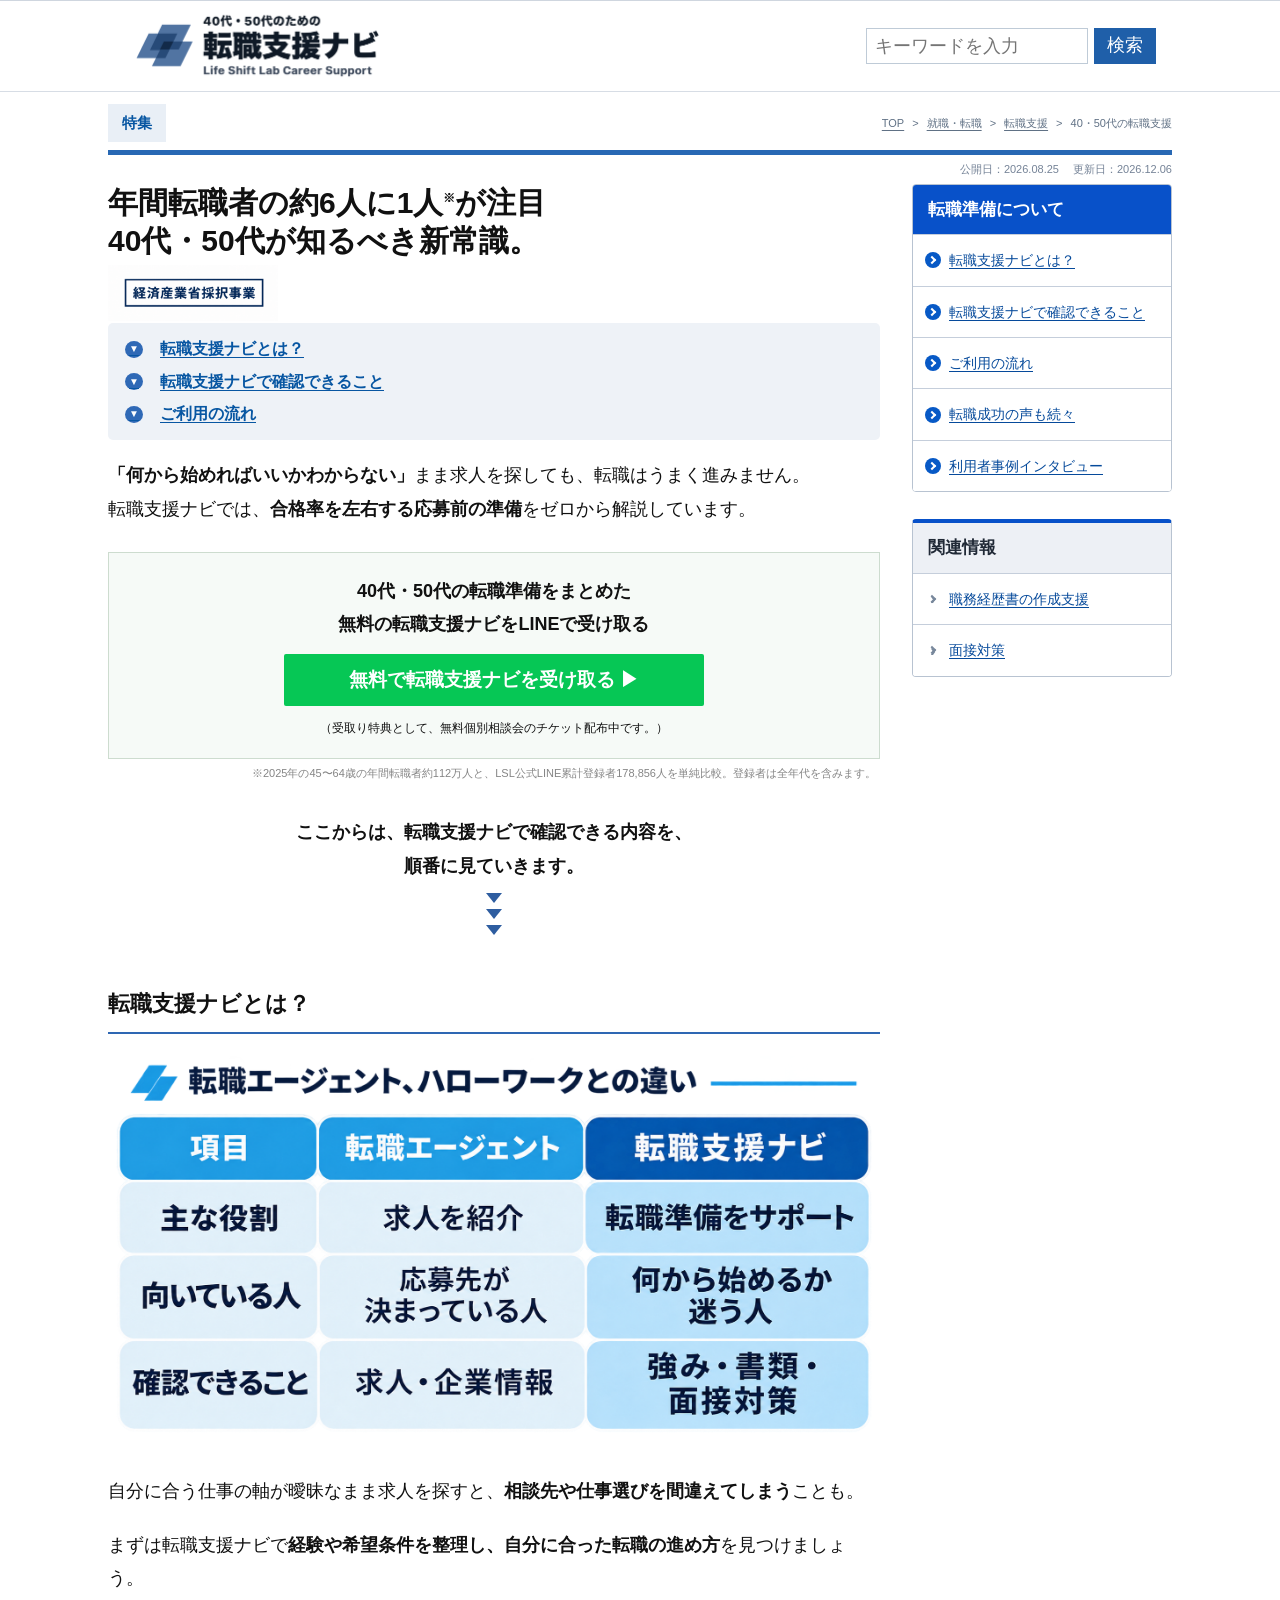
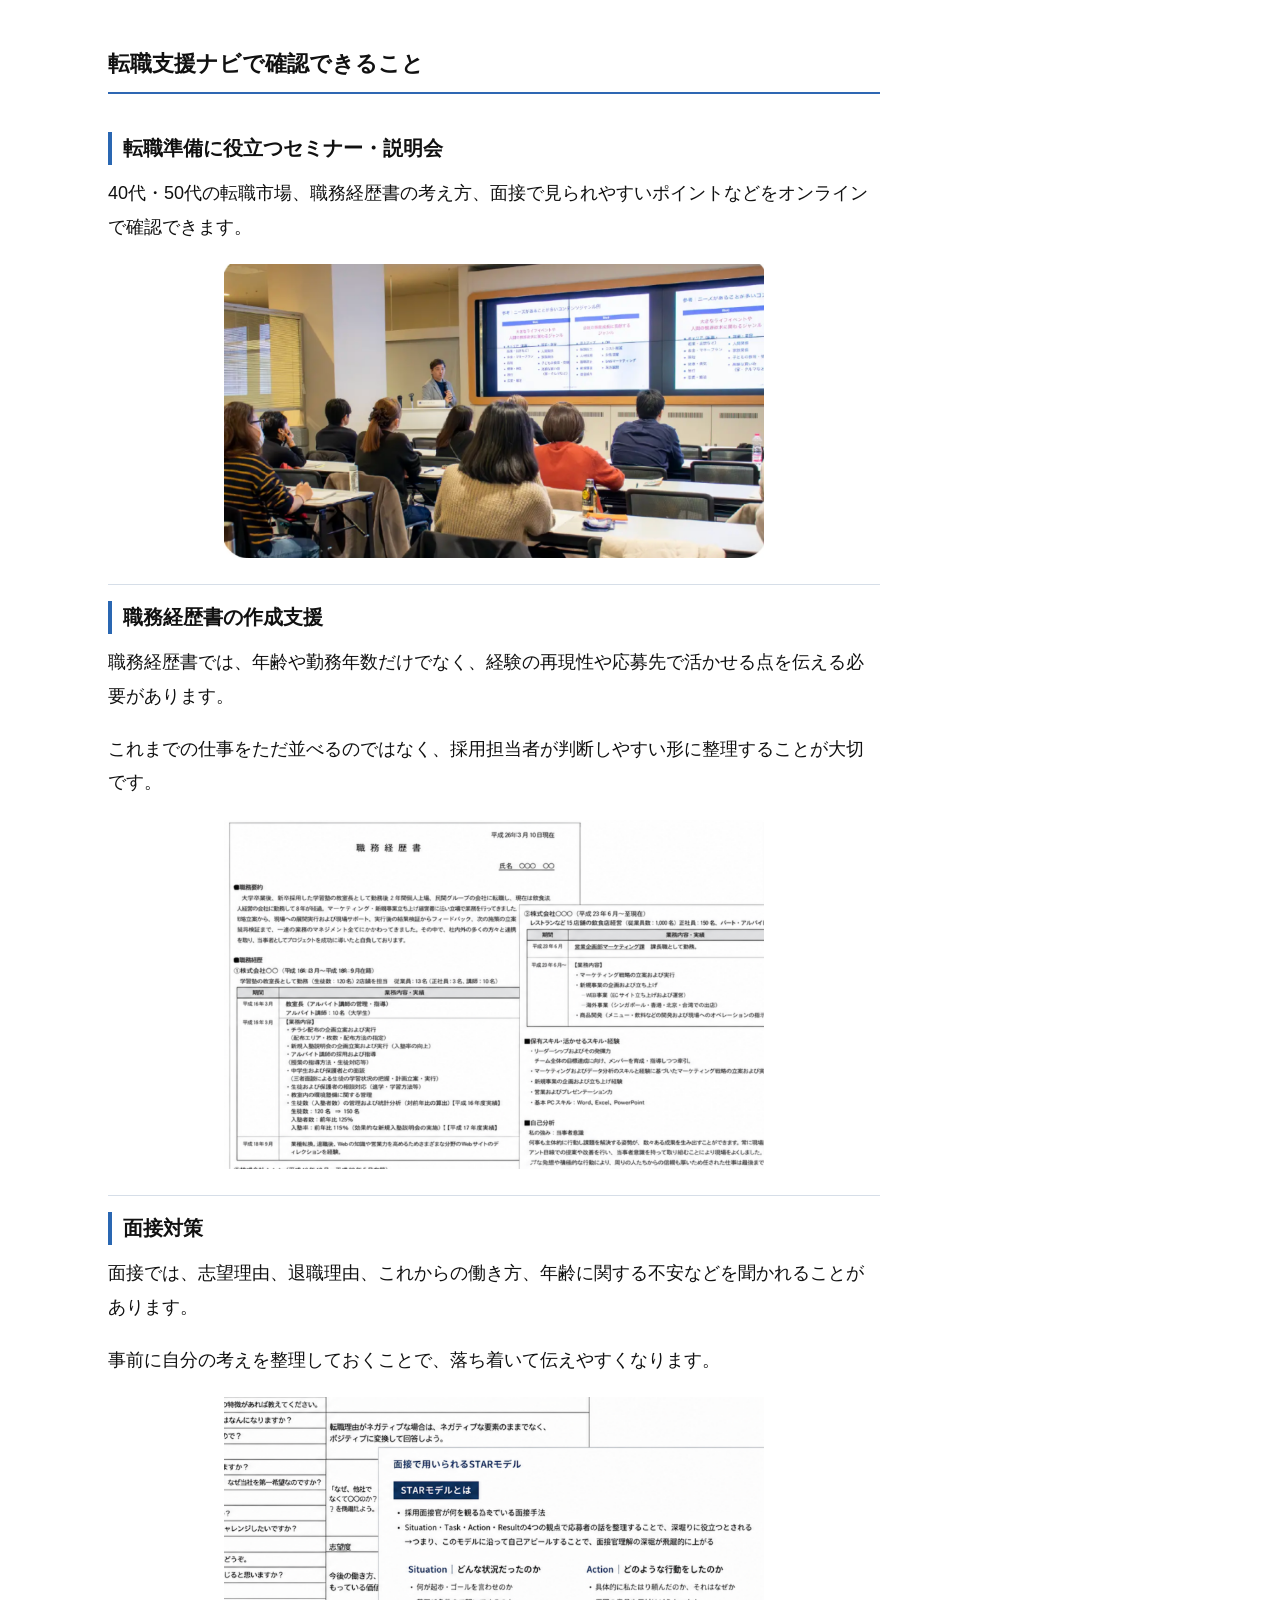
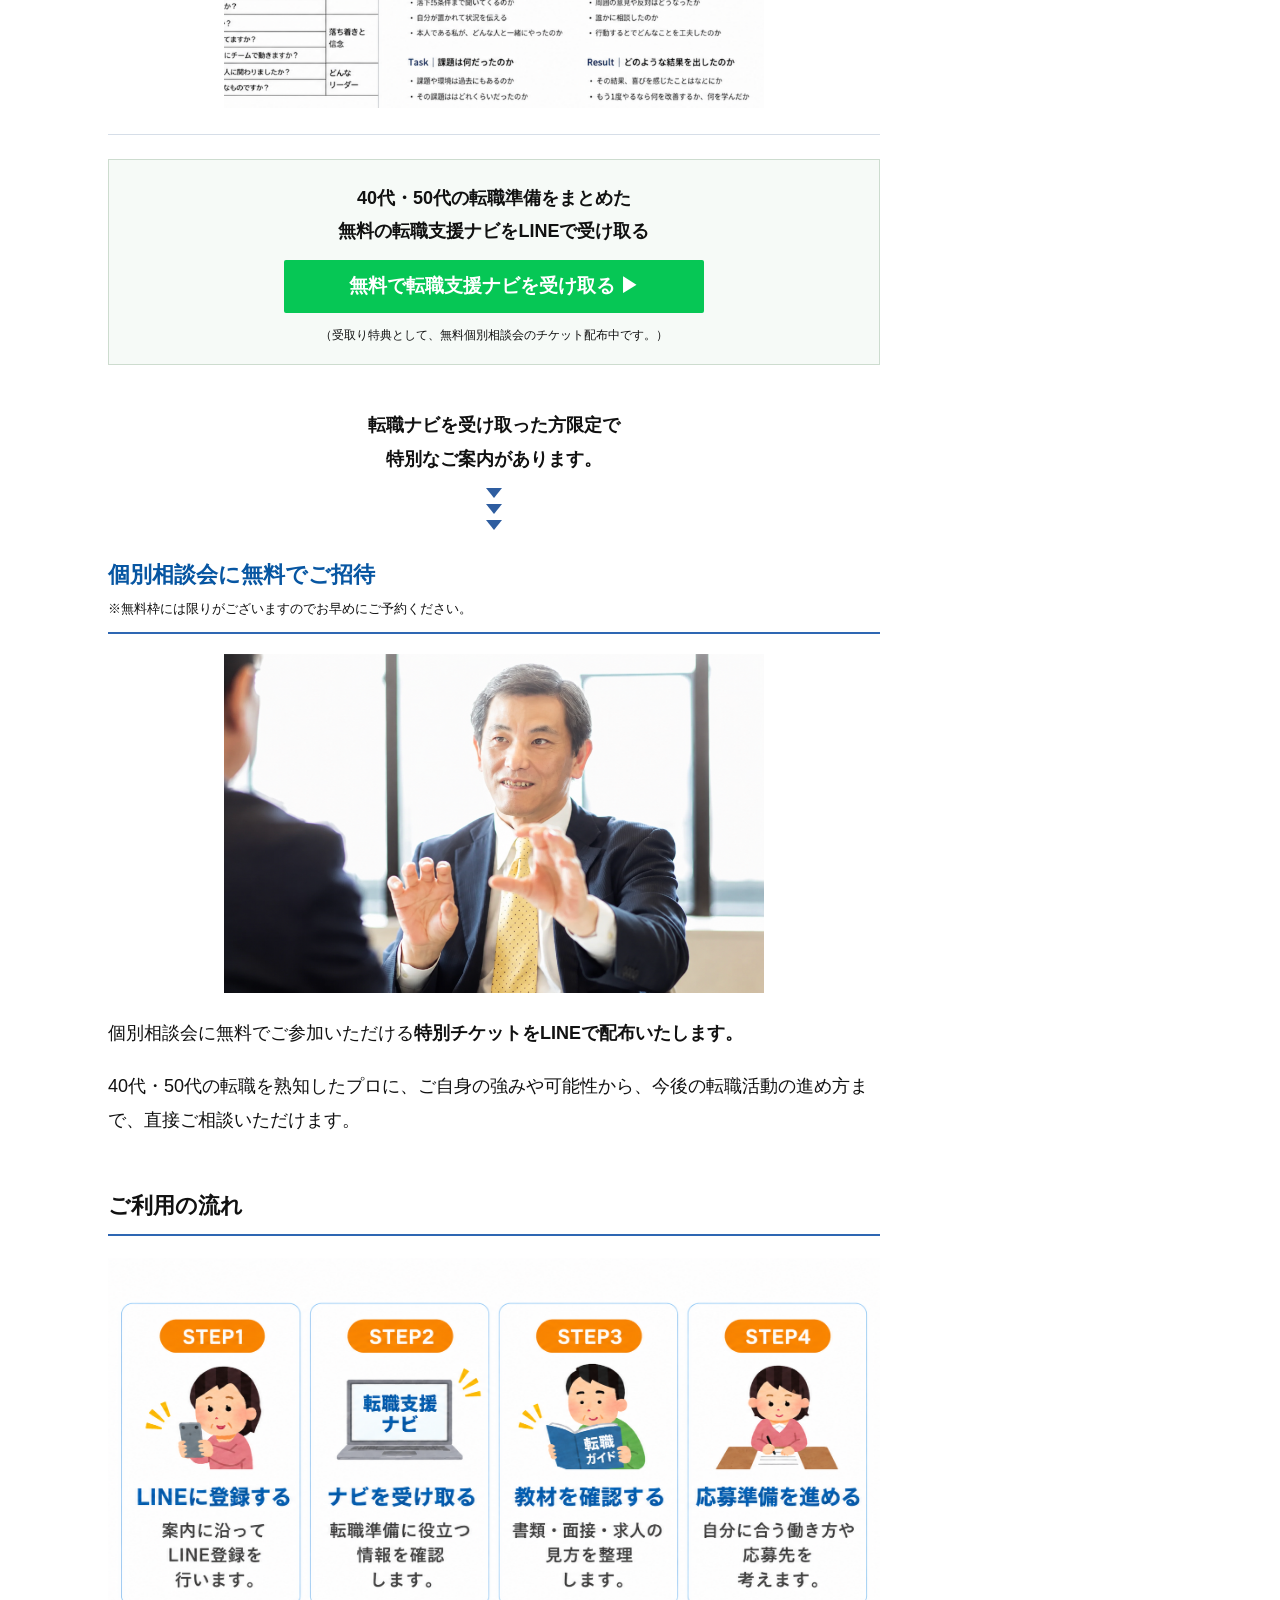
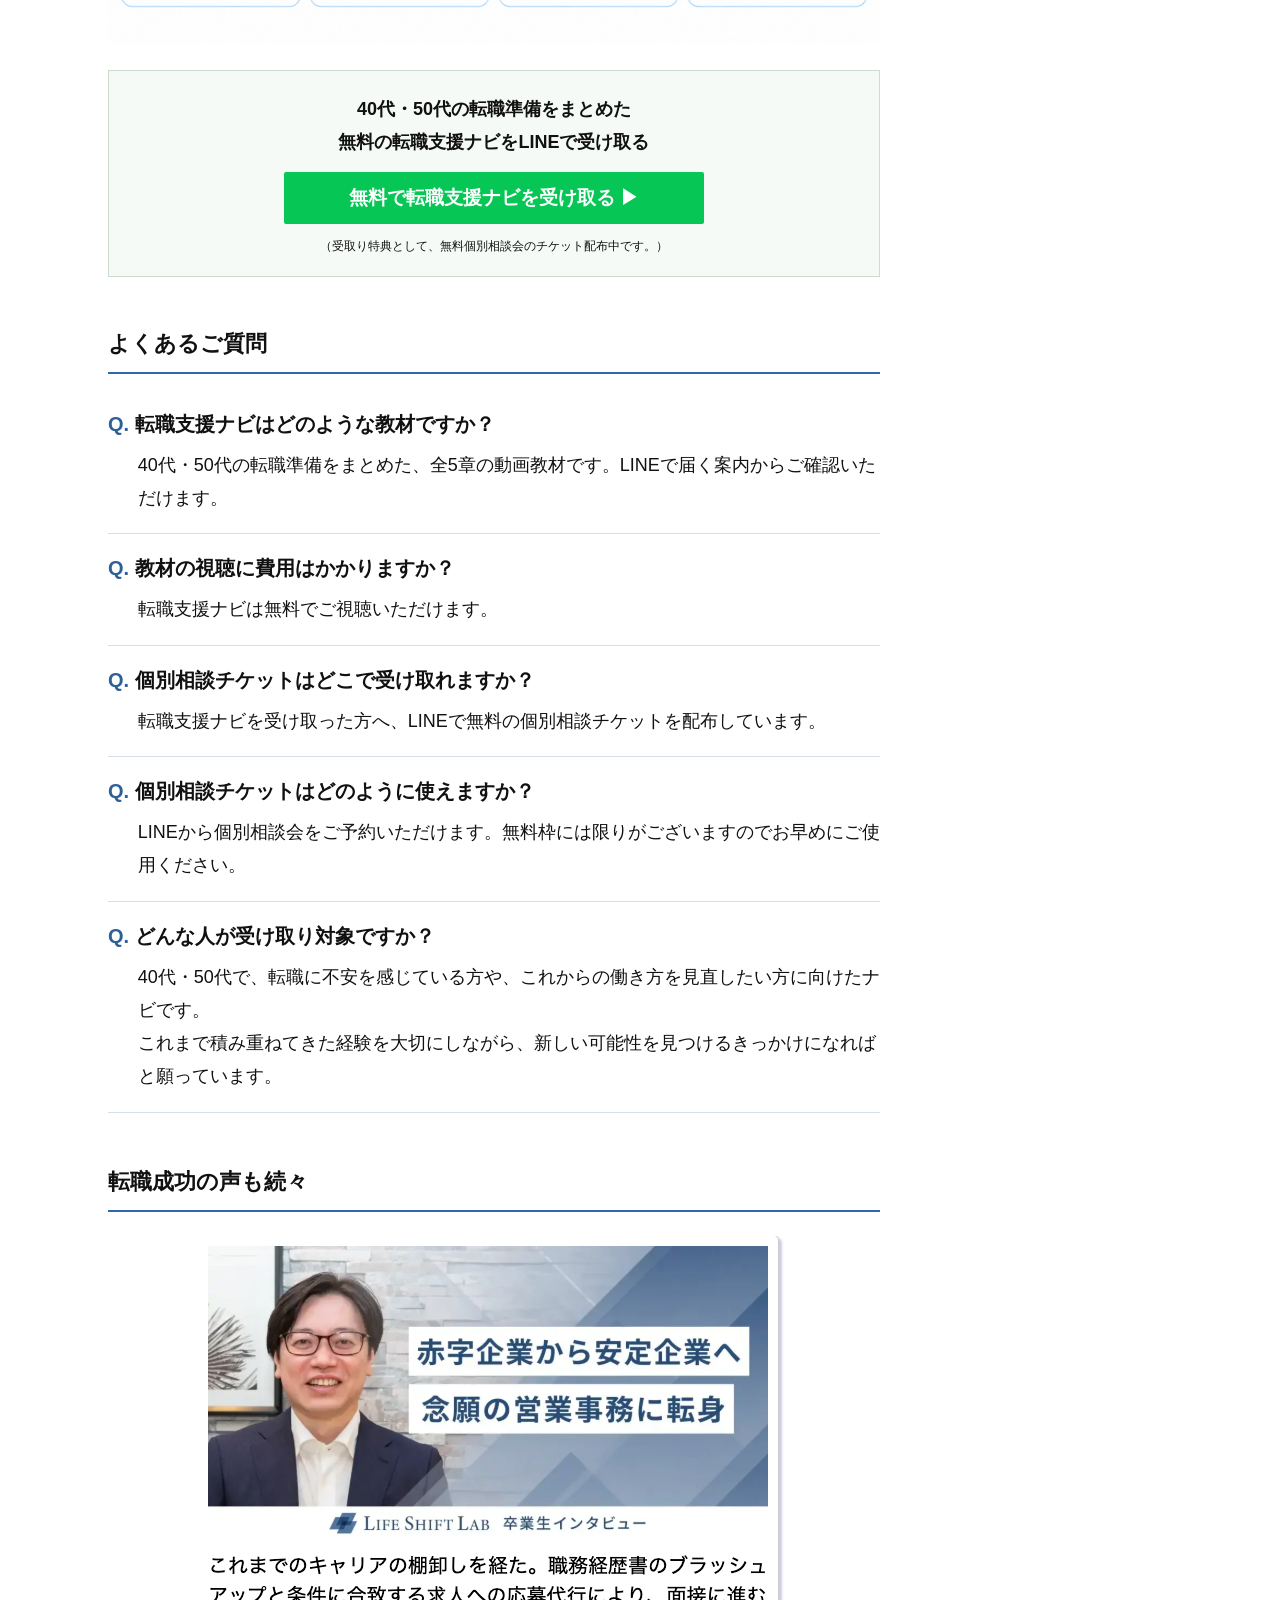
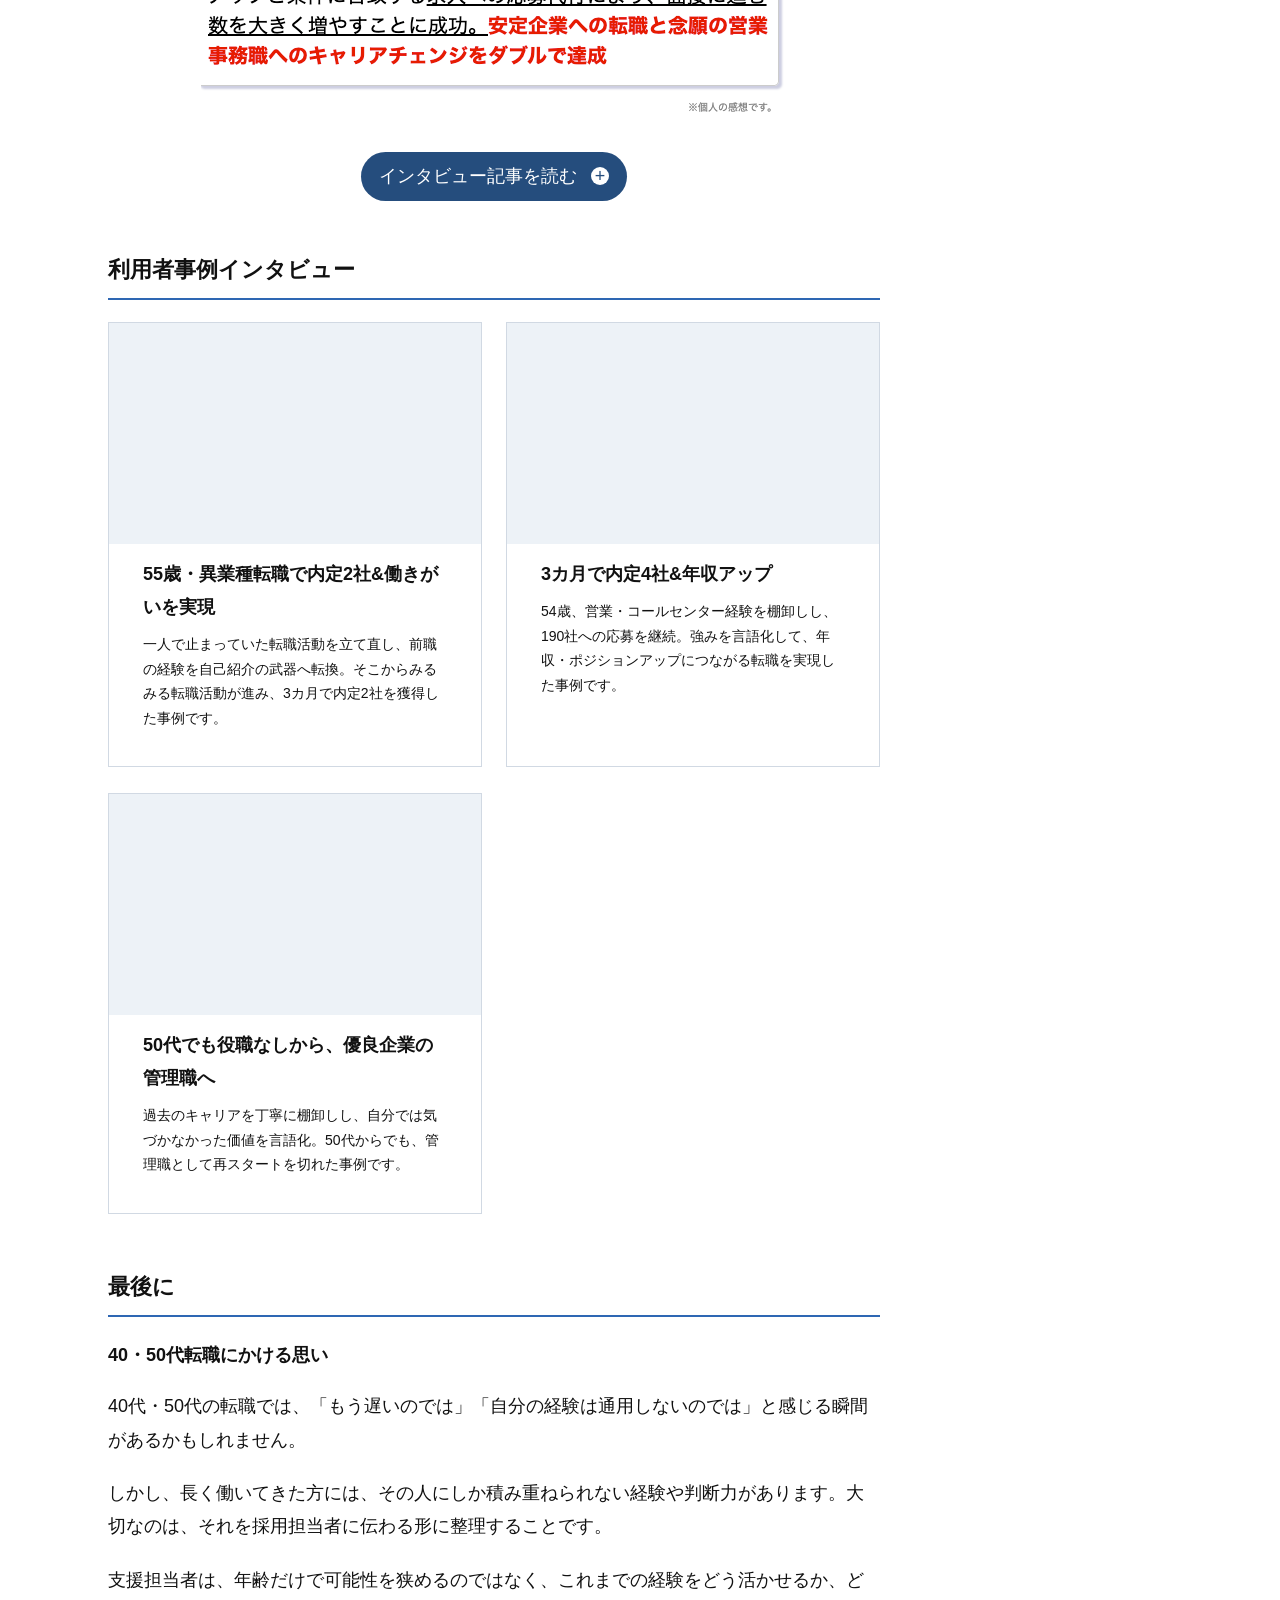
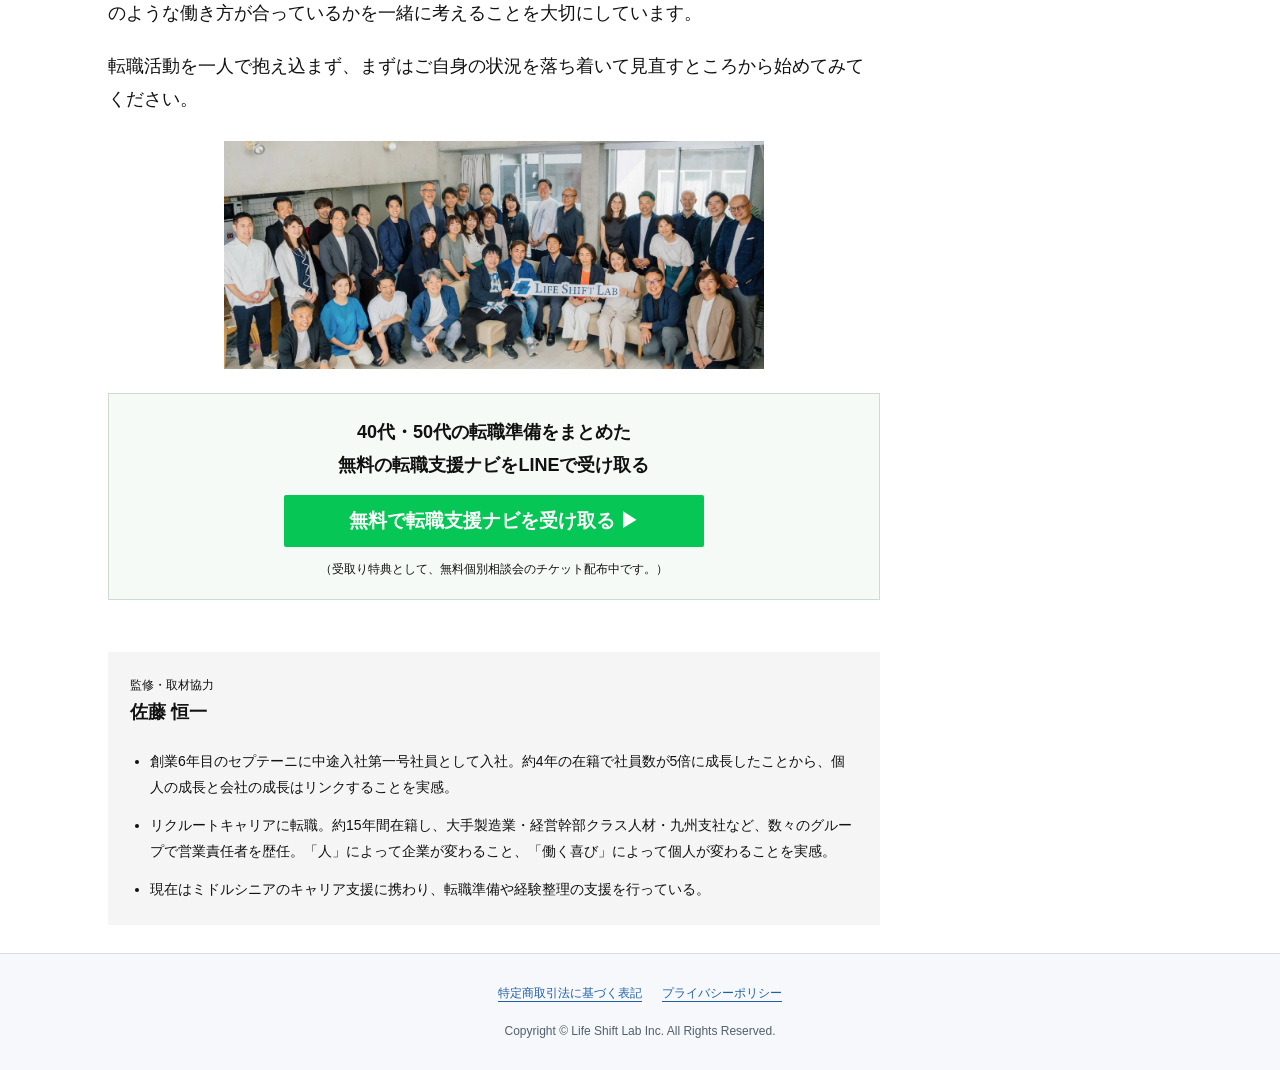
==== index.html @ 0a012c2f "Replace service comparison with supplied image" ====
<!doctype html>
<html lang="ja">
<head>
   <!-- Google Tag Manager -->
<script>(function(w,d,s,l,i){w[l]=w[l]||[];w[l].push({'gtm.start':
  new Date().getTime(),event:'gtm.js'});var f=d.getElementsByTagName(s)[0],
  j=d.createElement(s),dl=l!='dataLayer'?'&l='+l:'';j.async=true;j.src=
  'https://www.googletagmanager.com/gtm.js?id='+i+dl;f.parentNode.insertBefore(j,f);
  })(window,document,'script','dataLayer','GTM-PG9KHCC');</script>
  <!-- End Google Tag Manager -->
  <meta charset="utf-8">
  <meta name="viewport" content="width=device-width, initial-scale=1">
  <title>40代・50代のための転職支援ナビ</title>
  <meta name="description" content="40代・50代の転職に不安を感じている方へ。求人を探す前に知っておきたい、就職支援と転職準備の進め方を紹介します。">
  <link rel="stylesheet" href="style.css?v=20261114-note-right">
</head>
<body>
  <script async src="https://l-cv-tracking-client.vercel.app/line-ad/v1/append-ad-params.js"></script>

  <!-- Google Tag Manager (noscript) -->
  <noscript><iframe src="https://www.googletagmanager.com/ns.html?id=GTM-PG9KHCC"
    height="0" width="0" style="display:none;visibility:hidden"></iframe></noscript>
    <!-- End Google Tag Manager (noscript) -->

  <header class="site-header" id="first-guide">
    <div class="site-header__inner">
      <div class="brand-row">
        <div class="media-logo">
          <img class="brand-image" src="images/navi-logo-top-20261113.png" decoding="sync" fetchpriority="high" alt="40代・50代のための 転職支援ナビ Life Shift Lab Career Support" width="2168" height="725">
        </div>
        <form class="site-search" role="search" aria-label="ページ内検索" onsubmit="return false;">
          <input type="search" value="" aria-label="検索キーワード" placeholder="キーワードを入力">
          <button type="submit" disabled>検索</button>
        </form>
        <div class="header-actions" aria-label="ヘッダー操作">
          <button class="header-action header-action--search" type="button" data-panel-trigger="search" aria-disabled="true" disabled><span></span>検索</button>
          <button class="header-action header-action--menu" type="button" data-panel-trigger="menu" aria-disabled="true" disabled><span></span>メニュー</button>
        </div>
      </div>
      <div class="mobile-header-meta" aria-label="ページ情報">
        <nav class="breadcrumb mobile-header-breadcrumb" aria-label="パンくず（スマートフォン）"><span>TOP</span> &gt; <span>就職・転職</span> &gt; <span>転職支援</span> &gt; <span aria-current="page">40・50代の転職支援</span></nav>
        <p class="mobile-header-dates"><span>公開日：<time datetime="2026-08-25">2026.08.25</time></span><span>更新日：<time class="auto-updated-date">2026.08.25</time></span></p>
      </div>
    </div>
  </header>

  <div class="mobile-panel" id="mobile-search-panel" data-panel="search" hidden>
    <form class="mobile-search-form" role="search">
      <input type="search" name="q" placeholder="キーワードを入力" aria-label="検索キーワード" disabled>
      <button type="submit" disabled>検索</button>
    </form>
  </div>

  <div class="mobile-panel" id="mobile-menu-panel" data-panel="menu" hidden>
    <nav class="mobile-menu-list" aria-label="スマホメニュー"><a href="#school">転職支援ナビとは？</a><a href="#support">転職支援ナビで確認できること</a><a href="#about">ご利用の流れ</a><a href="#faq">よくあるご質問</a></nav>
  </div>

<p id="search-status" class="search-status" role="status" aria-live="polite"></p>
  <main class="page">
    <div class="page-top-meta">
      <div class="intro-category-row intro-category-row--below-breadcrumb"><p class="category-label">特集</p></div>
      <nav class="breadcrumb" aria-label="パンくず"><span>TOP</span> &gt; <span>就職・転職</span> &gt; <span>転職支援</span> &gt; <span aria-current="page">40・50代の転職支援</span></nav>
    </div>
    <p class="article-meta"><span>公開日：<time datetime="2026-08-25">2026.08.25</time></span><span>更新日：<time id="updated-date">2026.08.25</time></span></p>
    <div class="content-layout">
      <article class="article">
      <div class="intro-hero">
        <h1 class="intro-main-title"><span class="intro-stat-line">年間転職者の約6人に1人<sup>※</sup>が注目</span><span class="intro-guide-name">40代・50代が知るべき新常識。</span></h1>
        <img class="intro-meti-label" src="images/meti-course-label.png" width="2048" height="682" alt="経済産業省採択事業">
        <nav class="section-index section-index--top" aria-label="ページ内目次">
          <ul>
            <li><a href="#school">転職支援ナビとは？</a></li>
            <li><a href="#support">転職支援ナビで確認できること</a></li>
            <li><a href="#about">ご利用の流れ</a></li>
          </ul>
        </nav>
        <div class="intro-concern">
          <p class="intro-concern__description"><strong>「何から始めればいいかわからない」</strong>まま求人を探しても、転職はうまく進みません。</p>
        </div>
        <div class="intro-plain-copy">
          <p>転職支援ナビでは、<strong>合格率を左右する応募前の準備</strong>をゼロから解説しています。</p>
        </div>
      </div>

<div class="cta cta--intro">
        <p class="cta__title">40代・50代の転職準備をまとめた<br>無料の転職支援ナビをLINEで受け取る</p>
        <a class="cta__button" href="https://liff.line.me/2001351473-tJGaXIxG/track?trackingId=454e6343-675f-4a70-9221-4d50f342c825&line-ad-track=true&liffId=2001351473-tJGaXIxG&follow=%40526etmyv">無料で転職支援ナビを受け取る ▶</a>
      <p class="cta-benefit">（受取り特典として、無料個別相談会のチケット配布中です。）</p></div>
      <p class="intro-stat-note">※2025年の45〜64歳の年間転職者約112万人と、LSL公式LINE累計登録者178,856人を単純比較。登録者は全年代を含みます。</p>

      <p class="section-transition-lead">
        <span class="section-transition-line">ここからは、転職支援ナビで確認できる内容を、</span>
        <span class="section-transition-line">順番に見ていきます。</span>
      </p>
      <div class="section-transition-arrows" aria-hidden="true">
        <span></span>
        <span></span>
        <span></span>
      </div>

      <section class="comparison-section" id="school" aria-label="転職支援ナビの概要">
        <h2>転職支援ナビとは？</h2>
        <div class="comparison-text">
          <figure class="comparison-chart">
            <img src="images/comparison-services-20261114.png" alt="転職エージェント、ハローワークとの違い。転職エージェントと転職支援ナビの比較表。項目は主な役割、向いている人、確認できること。転職エージェントは求人紹介・応募先が決まっている人・求人企業情報、転職支援ナビは転職準備のサポート・何から始めるか迷う人・強み書類面接対策。" width="1756" height="895">
          </figure>
          <p>自分に合う仕事の軸が曖昧なまま求人を探すと、<strong>相談先や仕事選びを間違えてしまう</strong>ことも。</p>
          <p>まずは転職支援ナビで<strong>経験や希望条件を整理し、自分に合った転職の進め方</strong>を見つけましょう。</p>
        </div>
      </section>

      <h2 id="support">転職支援ナビで確認できること</h2>

      <div class="support-menu">

        <section class="support-item">
          <h3>転職準備に役立つセミナー・説明会</h3>
          <p>40代・50代の転職市場、職務経歴書の考え方、面接で見られやすいポイントなどをオンラインで確認できます。</p>
          <img class="support-photo" src="images/lsl/webinar-supplied-20260824.png" alt="セミナー・説明会の様子">
        </section>

        <section class="support-item">
          <h3 id="documents">職務経歴書の作成支援</h3>
          <p>職務経歴書では、年齢や勤務年数だけでなく、経験の再現性や応募先で活かせる点を伝える必要があります。</p>
          <p>これまでの仕事をただ並べるのではなく、採用担当者が判断しやすい形に整理することが大切です。</p>
          <img class="support-photo support-photo--document" src="images/lsl/resume-documents-20260703c.png" alt="職務経歴書の作成支援資料">
        </section>

        <section class="support-item">
          <h3 id="interview-prep">面接対策</h3>
          <p>面接では、志望理由、退職理由、これからの働き方、年齢に関する不安などを聞かれることがあります。</p>
          <p>事前に自分の考えを整理しておくことで、落ち着いて伝えやすくなります。</p>
          <img class="support-photo support-photo--document" src="images/lsl/interview-sheet-20260703c.png" alt="面接対策資料">
        </section>

      </div>

      <div class="cta">
        <p class="cta__title">40代・50代の転職準備をまとめた<br>無料の転職支援ナビをLINEで受け取る</p>
        <a class="cta__button" href="https://liff.line.me/2001351473-tJGaXIxG/track?trackingId=454e6343-675f-4a70-9221-4d50f342c825&line-ad-track=true&liffId=2001351473-tJGaXIxG&follow=%40526etmyv">無料で転職支援ナビを受け取る ▶</a>
      <p class="cta-benefit">（受取り特典として、無料個別相談会のチケット配布中です。）</p></div>

      <p class="section-transition-lead benefit-transition-lead">
        転職ナビを受け取った方限定で<br>特別なご案内があります。
      </p>
      <div class="section-transition-arrows benefit-transition-arrows" aria-hidden="true">
        <span></span>
        <span></span>
        <span></span>
      </div>

      <section class="benefit-notice" id="benefit">
        <h2>個別相談会に無料でご招待</h2>
        <p class="benefit-note">※無料枠には限りがございますのでお早めにご予約ください。</p>
        <figure class="benefit-photo"><img src="images/consultation-supplied-20260824.png" alt="担当者が相談者に向き合い、転職について相談している様子" loading="lazy" width="1568" height="985"></figure>
        <p>個別相談会に無料でご参加いただける<strong>特別チケットをLINEで配布いたします。</strong></p>
        <p>40代・50代の転職を熟知したプロに、ご自身の強みや可能性から、今後の転職活動の進め方まで、直接ご相談いただけます。</p>

      </section><h2 id="about">ご利用の流れ</h2>

      <figure class="usage-guide-chart comparison-chart usage-guide-chart--desktop">
        <img src="images/usage-guide-20261114.png" alt="ご利用の流れ：STEP1 LINEに登録する、STEP2 ナビを受け取る、STEP3 教材を確認する、STEP4 応募準備を進める" width="1774" height="887" loading="lazy">
      </figure>
      <section class="usage-guide-mobile" aria-label="ご利用の流れ（スマホ表示）">
        <ol class="usage-step-list">
          <li class="usage-step-card">
            <div class="usage-step-card__content">
              <span class="usage-step-badge">STEP1</span>
              <div class="usage-step-card__body">
                <h3>LINEに登録する</h3>
                <p>案内に沿ってLINE登録を行います。</p>
              </div>
            </div>
            <div class="usage-step-card__illustration">
              <img src="images/usage-step1-20261114.png" alt="" loading="lazy" width="290" height="254">
            </div>
          </li>
          <li class="usage-step-card">
            <div class="usage-step-card__content">
              <span class="usage-step-badge">STEP2</span>
              <div class="usage-step-card__body">
                <h3>ナビを受け取る</h3>
                <p>転職準備に役立つ情報を確認します。</p>
              </div>
            </div>
            <div class="usage-step-card__illustration">
              <img src="images/usage-step2-20261114.png" alt="" loading="lazy" width="347" height="254">
            </div>
          </li>
          <li class="usage-step-card">
            <div class="usage-step-card__content">
              <span class="usage-step-badge">STEP3</span>
              <div class="usage-step-card__body">
                <h3>教材を確認する</h3>
                <p>書類・面接・求人の見方を整理します。</p>
              </div>
            </div>
            <div class="usage-step-card__illustration">
              <img src="images/usage-step3-20261114.png" alt="" loading="lazy" width="311" height="254">
            </div>
          </li>
          <li class="usage-step-card">
            <div class="usage-step-card__content">
              <span class="usage-step-badge">STEP4</span>
              <div class="usage-step-card__body">
                <h3>応募準備を進める</h3>
                <p>自分に合う働き方や応募先を考えます。</p>
              </div>
            </div>
            <div class="usage-step-card__illustration">
              <img src="images/usage-step4-20261114.png" alt="" loading="lazy" width="304" height="254">
            </div>
          </li>
        </ol>
      </section>

      <div class="cta">
        <p class="cta__title">40代・50代の転職準備をまとめた<br>無料の転職支援ナビをLINEで受け取る</p>
        <a class="cta__button" href="https://liff.line.me/2001351473-tJGaXIxG/track?trackingId=454e6343-675f-4a70-9221-4d50f342c825&line-ad-track=true&liffId=2001351473-tJGaXIxG&follow=%40526etmyv">無料で転職支援ナビを受け取る ▶</a>
      <p class="cta-benefit">（受取り特典として、無料個別相談会のチケット配布中です。）</p></div>

      <section class="faq-section" id="faq"><h2>よくあるご質問</h2>
<div class="faq-item"><h3 class="faq-question"><span class="faq-q-mark">Q.</span> 転職支援ナビはどのような教材ですか？</h3><p class="faq-answer">40代・50代の転職準備をまとめた、全5章の動画教材です。LINEで届く案内からご確認いただけます。</p></div>
<div class="faq-item"><h3 class="faq-question"><span class="faq-q-mark">Q.</span> 教材の視聴に費用はかかりますか？</h3><p class="faq-answer">転職支援ナビは無料でご視聴いただけます。</p></div>
<div class="faq-item"><h3 class="faq-question"><span class="faq-q-mark">Q.</span> 個別相談チケットはどこで受け取れますか？</h3><p class="faq-answer">転職支援ナビを受け取った方へ、LINEで無料の個別相談チケットを配布しています。</p></div>
<div class="faq-item"><h3 class="faq-question"><span class="faq-q-mark">Q.</span> 個別相談チケットはどのように使えますか？</h3><p class="faq-answer">LINEから個別相談会をご予約いただけます。無料枠には限りがございますのでお早めにご使用ください。</p></div>
<div class="faq-item"><h3 class="faq-question"><span class="faq-q-mark">Q.</span> どんな人が受け取り対象ですか？</h3><p class="faq-answer">40代・50代で、転職に不安を感じている方や、これからの働き方を見直したい方に向けたナビです。<br>これまで積み重ねてきた経験を大切にしながら、新しい可能性を見つけるきっかけになればと願っています。</p></div>
</section><h2 id="story">転職成功の声も続々</h2>

      <img class="case-visual" src="images/lsl/customer-case-aoto.png" alt="赤字企業から安定企業へ転職した利用者事例">

      <div class="interview-link-wrap">
        <a class="interview-link js-interview-open" href="#interview-asan" role="button" aria-haspopup="dialog">インタビュー記事を読む</a>
      </div>

      <h2 id="interview-videos">利用者事例インタビュー</h2>
<div class="video-grid" aria-label="利用者事例インタビュー動画">
        <section class="video-card">
          <div class="video-frame">
            <iframe src="https://player.vimeo.com/video/1203755050?h=f7f201e1a6" title="50代女性が3ヵ月で内定2社" loading="lazy" allow="autoplay; fullscreen; picture-in-picture; clipboard-write" allowfullscreen></iframe>
          </div>
          <p class="video-caption">55歳・異業種転職で内定2社&amp;働きがいを実現</p>
          <p class="video-desc">一人で止まっていた転職活動を立て直し、前職の経験を自己紹介の武器へ転換。そこからみるみる転職活動が進み、3カ月で内定2社を獲得した事例です。</p>
        </section>
        <section class="video-card">
          <div class="video-frame">
            <iframe src="https://player.vimeo.com/video/1203755057?h=12b596d1e6" title="肩書きなしから内定4社" loading="lazy" allow="autoplay; fullscreen; picture-in-picture; clipboard-write" allowfullscreen></iframe>
          </div>
          <p class="video-caption">3カ月で内定4社&amp;年収アップ</p>
          <p class="video-desc">54歳、営業・コールセンター経験を棚卸しし、190社への応募を継続。強みを言語化して、年収・ポジションアップにつながる転職を実現した事例です。</p>
        </section>
        <section class="video-card">
          <div class="video-frame">
            <iframe src="https://player.vimeo.com/video/1203755051?h=4449510a89" title="優良企業の管理職へ転職" loading="lazy" allow="autoplay; fullscreen; picture-in-picture; clipboard-write" allowfullscreen></iframe>
          </div>
          <p class="video-caption">50代でも役職なしから、優良企業の管理職へ</p>
          <p class="video-desc">過去のキャリアを丁寧に棚卸しし、自分では気づかなかった価値を言語化。50代からでも、管理職として再スタートを切れた事例です。</p>
        </section>
      </div>

      <h2>最後に</h2>
      <p class="subtitle">40・50代転職にかける思い</p>

      <p>40代・50代の転職では、<span class="marker">「もう遅いのでは」「自分の経験は通用しないのでは」</span>と感じる瞬間があるかもしれません。</p>
      <p>しかし、長く働いてきた方には、その人にしか<span class="marker">積み重ねられない経験や判断力</span>があります。大切なのは、それを採用担当者に伝わる形に整理することです。</p>
      <p>支援担当者は、<span class="marker">年齢だけで可能性を狭めるのではなく</span>、これまでの経験をどう活かせるか、どのような働き方が合っているかを一緒に考えることを大切にしています。</p>
      <p><span class="marker">転職活動を一人で抱え込まず、まずはご自身の状況を落ち着いて見直すところから始めてみてください。</span></p>
      <img class="final-photo" src="images/lsl/final-team.png" alt="トレーナー集合写真">

      <div class="cta cta--postscript">
        <p class="cta__title">40代・50代の転職準備をまとめた<br>無料の転職支援ナビをLINEで受け取る</p>
        <a class="cta__button" href="https://liff.line.me/2001351473-tJGaXIxG/track?trackingId=454e6343-675f-4a70-9221-4d50f342c825&line-ad-track=true&liffId=2001351473-tJGaXIxG&follow=%40526etmyv">無料で転職支援ナビを受け取る ▶</a>
      <p class="cta-benefit">（受取り特典として、無料個別相談会のチケット配布中です。）</p></div>

      <section class="writer-box" aria-label="監修・取材協力">
        <p class="writer-box__name"><span class="writer-box__label">監修・取材協力</span>佐藤 恒一</p>
        <ul class="writer-box__list">
          <li>創業6年目のセプテーニに中途入社第一号社員として入社。約4年の在籍で社員数が5倍に成長したことから、個人の成長と会社の成長はリンクすることを実感。</li>
          <li>リクルートキャリアに転職。約15年間在籍し、大手製造業・経営幹部クラス人材・九州支社など、数々のグループで営業責任者を歴任。「人」によって企業が変わること、「働く喜び」によって個人が変わることを実感。</li>
          <li>現在はミドルシニアのキャリア支援に携わり、転職準備や経験整理の支援を行っている。</li>
        </ul>
      </section>


      </article>

      <aside class="side-column" aria-label="サイドメニュー">
        <section class="side-box">
          <h2>転職準備について</h2>
          <nav>
            <a>転職支援ナビとは？</a>
            <a>転職支援ナビで確認できること</a>
            <a>ご利用の流れ</a>
            <a>転職成功の声も続々</a><a>利用者事例インタビュー</a>
          </nav>
        </section>
        <section class="side-box">
          <h2>関連情報</h2>
          <nav>
            <a>職務経歴書の作成支援</a>
            <a>面接対策</a>
          </nav>
        </section>
      </aside>

    </div>
  </main>

  <footer class="footer footer--legal">
    <div class="footer__inner">
      <nav class="footer__links" aria-label="法務リンク">
        <a href="https://lifeshiftlab.jp/law/" target="_blank" rel="noopener">特定商取引法に基づく表記</a>
        <a href="https://lifeshiftlab.jp/privacy/" target="_blank" rel="noopener">プライバシーポリシー</a>
      </nav>
      <div class="footer-copy">Copyright © Life Shift Lab Inc. All Rights Reserved.</div>
    </div>
  </footer>

  <div class="interview-modal" id="interview-asan" role="dialog" aria-modal="true" aria-labelledby="interview-asan-title" hidden>
    <div class="interview-modal__dialog">
      <button type="button" class="interview-modal__close js-interview-close" aria-label="閉じる">&times;</button>
      <div class="coach_box">
        <h2 id="interview-asan-title">赤字企業から安定企業へ<br>念願の営業事務への転職に成功</h2>
        <img src="images/lsl/intervew_asan-1024x538.webp" alt="赤字企業から安定企業へ転職した卒業生インタビュー" loading="lazy">

        <h3>現職と転職先のご職業を教えてください。</h3>
        <p>現在は清掃会社でホテルの客室の清掃を担当しています。大阪や兵庫、京都など業務委託で受け持っている会社のホテルを巡り、現場責任者として従事してきました。今後は電気工事会社の営業事務として働く予定です。会社の規模感や業界、業種も全く異なりますが、自分の理想を実現できる環境があることや、面接や選考途中で誠実さや人柄の良さを感じ、一緒に働きたいと思い転職を決断しました。</p>

        <h3>転職を決断した理由を教えてください。</h3>
        <p>ホテル事業が赤字で、どんどん撤退が続いている状況でした。コロナで縮小を余儀なくされてから、復活の兆しが見えず、日々現状維持をするのが精一杯の状況でした。今後の発展性を感じなかったため転職を考えていました。また、大阪や京都などホテル間の異動も頻繁にあり、体力的にしんどさを感じたことも要因のひとつです。</p>
        <p>社内で部署異動の希望を出しても、希望が通らずキャリアチェンジが難しい状況だったため、転職を決意し、その勢いで転職サイトや転職エージェントに登録しました。ただ自分の強みが全くわからず、その後のアクションを起こすことができませんでした。</p>
        <img src="images/lsl/asan2-1024x683.webp" alt="インタビュー中の様子" loading="lazy">

        <h3>どんな職種へのキャリアチャレンジを考えていましたか？</h3>
        <p>集団の先頭に立つよりも、サポートする仕事の方が向いているのかなと思っていました。なので、営業事務のような会社の縁の下の力持ちとして、周りの方を支えることができる職種を目指していました。</p>

        <h3>転職準備で得たものを教えてください。</h3>
        <p>転職への自信がつき、実際に希望していた職種で内定をもらうことができました。自分では、転職で活かせるようなこれまでの実績やスキルは何もないなと思っていました。ただ、これまでの実績やエピソードを引き出し、言語化していくことで、「自分って実は、色々やってきていたんだな」と自分のキャリアを振り返ることができました。</p>
        <img src="images/lsl/asan3-1024x683.webp" alt="インタビュー中の様子" loading="lazy">

        <h3>今後のキャリアにおける目標を教えてください。</h3>
        <p>年を重ねていますが、業界や業種が全く違う仕事で新人として働くので、少しでも早く戦力になりたいと考えています。これまでの経験を活かして、一緒に働くメンバーを支えつつ、会社を大きくしていくためのお手伝いができたらいいなと考えています。</p>
      </div>
    </div>
  </div>
  <script>
    (() => {
      const modal = document.getElementById("interview-asan");
      if (!modal) return;
      const dialog = modal.querySelector(".interview-modal__dialog");
      let lastFocused = null;

      const openModal = () => {
        lastFocused = document.activeElement;
        modal.hidden = false;
        modal.classList.add("is-open");
        document.documentElement.style.overflowY = "hidden";
        modal.querySelector(".js-interview-close")?.focus();
      };

      const closeModal = () => {
        modal.classList.remove("is-open");
        modal.hidden = true;
        document.documentElement.style.overflowY = "";
        if (lastFocused && typeof lastFocused.focus === "function") lastFocused.focus();
      };

      document.querySelectorAll(".js-interview-open").forEach((button) => {
        button.addEventListener("click", (event) => {
          event.preventDefault();
          openModal();
        });
      });

      modal.querySelectorAll(".js-interview-close").forEach((button) => {
        button.addEventListener("click", closeModal);
      });

      modal.addEventListener("click", (event) => {
        if (dialog && !dialog.contains(event.target)) closeModal();
      });

      document.addEventListener("keydown", (event) => {
        if (event.key === "Escape" && modal.classList.contains("is-open")) closeModal();
      });
    })();
  </script>
<script src="script.js"></script>
</body>
</html>
---- style.css ----
:root{--blue:#2d6096;--ink:#243448;--line:#d4dce5;--soft:#f3f6f9}*{box-sizing:border-box}html{scroll-behavior:smooth;scroll-padding-top:24px}body{margin:0;background:#fff;color:var(--ink);font-family:-apple-system,BlinkMacSystemFont,'Hiragino Sans','Yu Gothic',sans-serif;line-height:1.9;font-size:16px}a{color:#245a90;text-underline-offset:4px}a:hover{text-decoration-thickness:2px}a:focus-visible,summary:focus-visible{outline:3px solid #a56c13;outline-offset:5px}img{display:block;max-width:100%;height:auto}.skip{position:absolute;left:12px;top:-80px;background:white;padding:12px;z-index:10}.skip:focus{top:12px}.site-header{border-top:5px solid var(--blue);border-bottom:1px solid var(--line)}.header-inner{max-width:1080px;margin:auto;padding:20px 24px;display:flex;justify-content:space-between;align-items:center;gap:24px}.brand{width:270px}.header-right{display:grid;text-align:right;gap:8px;font-size:13px}.page{max-width:1080px;margin:auto;padding:0 24px}.breadcrumb{display:flex;gap:12px;flex-wrap:wrap;padding:14px 0;border-bottom:1px solid var(--line);font-size:12px}.meta{text-align:right;color:#5e6b79;font-size:12px;margin:12px 0 30px}.layout{display:grid;grid-template-columns:minmax(0,1fr) 240px;gap:36px}main{min-width:0}.eyebrow{display:inline-block;background:#e9eff6;padding:4px 12px;margin:0 0 14px;font-size:14px}h1{font-size:29px;line-height:1.6;margin:0 0 24px;padding-top:16px;border-top:3px solid var(--blue);letter-spacing:.01em}h1 span{font-size:23px}p{margin:0 0 20px}.lead{margin-bottom:26px}h2{font-size:23px;line-height:1.6;border-bottom:2px solid var(--blue);padding-bottom:12px;margin:0 0 24px}h3{font-size:18px;line-height:1.7;margin:0 0 12px}article>section{margin-top:56px}#contents section{padding:20px 0 8px;border-bottom:1px solid var(--line)}#contents section h3{border-left:3px solid var(--blue);padding-left:12px}.overview-box{display:grid;grid-template-columns:1fr 1.1fr;gap:22px;align-items:center;padding:22px;border:1px solid var(--line)}.video-cover{aspect-ratio:16/10;background:#edf2f8;border-top:6px solid var(--blue);display:flex;flex-direction:column;justify-content:center;align-items:center;padding:20px 12px;text-align:center;gap:10px;font-size:13px}.video-cover strong{font-size:25px;color:#254d76}.cover-label{font-size:12px}.cover-rule{width:40px;border-top:1px solid #8199b0}.facts{margin:0;font-size:14px}.facts div{padding:10px 0;border-bottom:1px solid var(--line)}.facts div:last-child{border-bottom:0}.facts dt{font-weight:700;color:#536476;font-size:12px}.facts dd{margin:0}.cta{text-align:center;margin:26px 0 12px;padding:22px 18px;background:#f4f7f5;border:1px solid #d7e0da}.cta>p:first-child{font-size:14px;margin-bottom:12px}.cta-button{display:flex;align-items:center;justify-content:center;gap:16px;background:#167746;color:white;border-radius:3px;text-decoration:none;font-weight:700;padding:15px 18px;min-height:54px}.cta-button:hover{background:#12633a}.note{font-size:13px;color:#53606d}.cta .note{margin:10px 0 0}.benefit-inline{font-size:13px}.benefit-inline a{display:inline-block;margin-left:8px}.page-menu{background:var(--soft);padding:22px;margin:32px 0}.page-menu h2{border:0;padding:0;font-size:16px;margin-bottom:10px}.page-menu a{display:block;padding:6px 0;font-size:14px}.page-menu a:before{content:'↓';margin-right:10px}.notice{border:1px solid var(--line);padding:24px;background:#fafbfc}.notice-label{color:#456580;font-size:13px;margin-bottom:8px}.notice h2{font-size:21px;border-bottom:1px solid var(--line)}.notice .note{margin-bottom:0}.notice ul{padding-left:24px}.steps{padding-left:26px}.steps li{padding:0 0 16px 8px}.steps li::marker{color:var(--blue);font-weight:700}.steps h3{margin-bottom:6px}.steps p{margin:0}details{border-bottom:1px solid var(--line)}summary{cursor:pointer;padding:18px 0;font-weight:700}details>p{padding:0 10px 6px}.team{margin:24px 0}.writer-box{background:var(--soft);padding:22px;font-size:14px;margin:28px 0}.writer-box__label{display:block;font-size:12px;font-weight:400}.writer-box__name{font-weight:700}.writer-box__list{padding-left:20px;margin:0}.writer-box li+li{margin-top:12px}.case-visual{margin:24px 0}.success-heading{font-weight:700}.video-grid{display:grid;gap:28px}.video-frame{aspect-ratio:16/9}.video-frame iframe{width:100%;height:100%;border:0}.video-caption{font-weight:700;margin:12px 0 6px}.video-desc{font-size:14px}.case-interview{margin:30px 0}.coach_box h3{margin-top:26px}.coach_box img{margin:20px 0}.closing{text-align:center;margin:40px 0 60px}.sidebar nav{border:1px solid var(--line);margin-bottom:24px}.sidebar h2{background:var(--blue);color:white;border:0;font-size:15px;margin:0;padding:12px 16px}.sidebar a{display:block;text-decoration:none;font-size:13px;padding:12px 14px;border-top:1px solid var(--line)}.sidebar a:hover{background:var(--soft)}.sidebar a:before{content:'›';margin-right:8px}.footer{border-top:1px solid var(--line);background:var(--soft);padding:28px 24px;font-size:12px}.footer__inner{max-width:1032px;margin:auto}.footer__links{display:flex;gap:20px;flex-wrap:wrap;margin-bottom:16px}.footer-copy{color:#53606d}@media(max-width:900px){.layout{grid-template-columns:minmax(0,1fr)}.sidebar{display:none}.page{max-width:760px}}@media(max-width:540px){body{font-size:15px}.header-inner{padding:14px 18px;gap:10px;align-items:flex-start}.brand{width:190px}.header-right{font-size:11px;max-width:110px}.page{padding:0 18px}.meta{margin-bottom:22px;font-size:11px}.breadcrumb{font-size:11px;gap:6px}h1{font-size:24px}h1 span{font-size:18px}h2{font-size:21px}.overview-box{grid-template-columns:1fr;padding:18px;gap:12px}.video-cover{aspect-ratio:16/8}.facts div{display:grid;grid-template-columns:82px 1fr;gap:10px}.facts dt{padding-top:1px}.cta{padding:18px 12px}.cta-button{font-size:14px;padding:14px 8px;gap:7px}.notice{padding:20px 16px}.notice h2{font-size:19px}article>section{margin-top:42px}}@media(max-width:360px){.header-inner{display:block}.header-right{max-width:none;display:flex;justify-content:space-between;margin-top:8px}.brand{width:200px}.cta-button{font-size:13px}}@media(prefers-reduced-motion:reduce){html{scroll-behavior:auto}}
@media(max-width:540px){.header-inner{flex-wrap:wrap}.header-right{max-width:none;width:100%;display:flex;justify-content:space-between;text-align:left}.header-right span{white-space:nowrap}}

/* Map restored content onto the first revision's design system. */
.site-header__inner{max-width:1080px;margin:auto;padding:20px 24px}.brand-row{display:flex;align-items:center;justify-content:space-between;gap:24px}.brand-image{width:270px}.site-search{display:flex;gap:6px;max-width:290px;margin:0}.site-search input,.mobile-search-form input{min-width:0;width:100%;height:36px;border:1px solid #bfcbd7;padding:6px 8px;font:inherit}.site-search button,.mobile-search-form button,.header-action{border:1px solid var(--blue);background:var(--blue);color:white;padding:6px 14px;font:inherit;cursor:pointer}.header-actions{display:none}.mobile-panel{max-width:760px;margin:auto;padding:16px 18px;border-bottom:1px solid var(--line)}.mobile-panel[hidden]{display:none}.mobile-search-form{display:flex;gap:8px}.mobile-menu-list a{display:block;padding:8px}.content-layout{display:grid;grid-template-columns:minmax(0,1fr) 240px;gap:36px}.article{min-width:0}.article-meta{text-align:right;color:#5e6b79;font-size:12px;margin:12px 0 30px;display:flex;justify-content:flex-end;gap:14px}.category-label{display:inline-block;background:#e9eff6;padding:4px 12px;margin:0 0 14px;font-size:14px}.course-label{width:145px;margin:0 0 24px}.intro-lead--question{font-weight:700}.overview-box{margin-top:26px}.navi-cover{margin:0;min-width:0}.navi-cover__crop{aspect-ratio:1254/1040;overflow:hidden}.navi-cover__crop img{width:100%;height:auto}.navi-cover figcaption{font-size:12px;text-align:center;color:#53606d;margin:8px 0 0}.cta__button{display:flex;align-items:center;justify-content:center;gap:16px;background:#167746;color:white;border-radius:3px;text-decoration:none;font-weight:700;padding:15px 18px;min-height:54px}.cta__button:hover{background:#12633a}.cta .cta-benefit{font-size:12px;line-height:1.8;text-align:center;margin:12px 0 0;color:#53606d}.cta-benefit a{display:inline-block;margin-left:4px}.section-index{background:var(--soft);padding:22px;margin:32px 0}.section-index ul{list-style:none;padding:0;margin:0}.section-index a{display:block;padding:6px 0;font-size:14px}.section-index a:before{content:'↓';margin-right:10px}.section-transition-lead{margin:28px 0;color:#53606d}.section-transition-line{display:block}.section-transition-arrows{display:none}.content-caption{font-weight:700}.civic-table{width:100%;table-layout:fixed;border-collapse:collapse;margin:20px 0 28px;font-size:16px;line-height:1.7}.civic-table .item-col{width:24%}.civic-table th,.civic-table td{padding:22px 16px;border:1px solid #bdcad8;text-align:left;vertical-align:middle;overflow-wrap:anywhere}.civic-table thead th{background:#e4eaf0;color:#293f55}.civic-table thead th:last-child{background:#285e91;color:#fff}.civic-table tbody th{background:#f1f4f7}.civic-table tbody td{background:#fff}.civic-table tbody td:last-child{background:#e4eff9;color:#1e4d78;font-weight:700;border-left:2px solid #6a93b7}#support,#about,#story,#interview-videos{margin-top:56px}.support-item{padding:20px 0 28px;border-bottom:1px solid var(--line)}.support-item h3{border-left:3px solid var(--blue);padding-left:12px}.support-photo{max-width:540px;width:100%;margin:20px auto 0}.benefit-notice{border:1px solid #d5a5a5;border-top:5px solid #a73b3b;background:#fff2f1;padding:26px;margin:44px 0}.benefit-notice h2{color:#913131;border-color:#d9aaaa}.benefit-label{display:inline-block;background:#a73b3b;color:#fff;padding:3px 12px;font-size:13px;margin:0 0 16px}.benefit-note{font-size:13px;color:#863e3e;margin-bottom:0}.faq-section{margin:44px 0}.faq-section details p{padding:0 10px 6px}.side-column nav{display:block}.side-box{border:1px solid var(--line);margin-bottom:24px}.side-box h2{background:var(--blue);color:white;border:0;font-size:15px;margin:0;padding:12px 16px}.side-box a{display:block;text-decoration:none;font-size:13px;padding:12px 14px;border-top:1px solid var(--line)}.side-box a:before{content:'›';margin-right:8px}.side-box a:hover{background:var(--soft)}.final-photo{margin:24px 0}.subtitle{font-weight:700}.article>h2:not([id]){margin-top:56px}.interview-link-wrap{margin:20px 0 36px}.interview-link{display:block;padding:16px;border:1px solid var(--line);text-align:center;text-decoration:none}.video-help{font-size:13px;color:#53606d}.video-controls{display:flex;justify-content:space-between;align-items:center;margin-bottom:14px;font-size:14px}.video-controls button{font:inherit;background:white;border:1px solid #b6c7d7;color:#2d6096;padding:10px 16px;border-radius:3px;cursor:pointer}.video-controls button:disabled{opacity:.4;cursor:default}.video-grid{display:flex;gap:20px;overflow-x:auto;scroll-snap-type:x mandatory;scroll-padding-inline:0;padding:0 0 16px;margin-bottom:44px;scrollbar-color:#91a9c0 #edf2f7}.video-card{flex:0 0 88%;min-width:0;scroll-snap-align:start;border:1px solid #bdcddb;background:#fff;border-radius:4px;overflow:hidden}.video-card .video-frame{aspect-ratio:16/9;background:#edf2f7}.video-card .video-caption{padding:0 18px;margin:18px 0 8px}.video-card .video-desc{padding:0 18px 18px;margin:0}.interview-modal[hidden]{display:none}.interview-modal{position:fixed;inset:0;z-index:100;background:#0009;display:flex;justify-content:center;align-items:center;padding:24px}.interview-modal__dialog{position:relative;max-width:800px;width:100%;max-height:90vh;overflow-y:auto;background:#fff;padding:38px}.interview-modal__close{position:sticky;float:right;top:0;background:white;border:1px solid var(--line);font-size:24px;width:44px;height:44px;cursor:pointer}.search-status{max-width:1080px;margin:auto;padding:0 24px;font-size:14px}.search-status:empty{display:none}.search-status:not(:empty){padding-top:12px;padding-bottom:12px}mark.search-hit{background:#fff0ac;color:#182d43}[id]{scroll-margin-top:20px}
@media(max-width:900px){.content-layout{grid-template-columns:minmax(0,1fr)}.side-column{display:none}}
@media(max-width:540px){.site-header__inner{padding:14px 18px}.brand-image{width:190px}.brand-row{gap:10px}.site-search{display:none}.header-actions{display:flex;gap:6px}.header-action{font-size:12px;padding:8px}.article-meta{margin-bottom:22px;font-size:11px;gap:10px}.overview-box{grid-template-columns:minmax(0,1fr) minmax(0,1fr);padding:14px;gap:14px}.overview-box .facts div{display:block;padding:7px 0}.overview-box .facts{font-size:12px}.navi-cover figcaption{font-size:11px}.civic-table{font-size:13px}.civic-table th,.civic-table td{padding:14px 8px}.cta__button{font-size:14px;padding:14px 8px;gap:7px}.benefit-notice{padding:20px 16px}.video-card{flex-basis:92%}.video-grid{gap:12px}.interview-modal{padding:12px}.interview-modal__dialog{padding:24px 18px}.support-item{padding-bottom:24px}.brand-row{flex-wrap:wrap}}
@media(max-width:360px){.overview-box{grid-template-columns:1fr}.navi-cover{max-width:230px;margin:auto}.overview-box .facts div{display:grid;grid-template-columns:82px 1fr}.cta__button{font-size:13px}.header-action{padding:6px 8px}}
.site-search button,.mobile-search-form button{flex:0 0 auto;white-space:nowrap;min-width:60px}.site-search{align-items:center}.site-search button{height:36px;padding:4px 12px}
@media(max-width:540px){.overview-box{grid-template-columns:1fr;padding:18px;gap:12px}.overview-box .facts{font-size:14px}.overview-box .facts div{display:grid;grid-template-columns:82px 1fr;gap:10px;padding:10px 0}.navi-cover{max-width:none;width:100%;margin:0}.navi-cover figcaption{font-size:12px}}
.breadcrumb span:not([aria-current]){text-decoration:underline;text-underline-offset:3px;cursor:default}
.site-search button,.mobile-search-form button,.header-action--search{display:inline-flex;align-items:center;justify-content:center;text-align:center;line-height:1.2}
/* Emphasize the guide name within the opening heading. */
.article h1{font-size:25px;line-height:1.65}
.article h1>span{display:inline-block;font-size:34px;line-height:1.45;margin-top:8px}
@media(max-width:540px){.article h1{font-size:20px}.article h1>span{font-size:28px;margin-top:8px}}
@media(max-width:360px){.article h1{font-size:18px}.article h1>span{font-size:25px}}

/* Intro spacing and badge placement from supplied references. */
.intro-lead{line-height:1.8;margin-bottom:16px}
.intro-lead--question{margin-bottom:16px}
.intro-lead--compact-next{margin-bottom:0}
.overview-badge{grid-column:1 / -1;display:flex;justify-content:flex-end}
.overview-badge .course-label{width:145px;max-width:100%;margin:0}
.overview-box{row-gap:12px}
/* Restore original CTA and transition decoration; retain current typography. */
.cta{margin:36px 0;padding:22px;background:#f7fbf8;border:1px solid #b7d9c4;text-align:center}
.cta--intro{margin-top:18px;padding:18px 22px 20px}
.cta__button{display:inline-flex;width:min(100%,420px);min-height:52px;padding:12px 18px;background:#06c755;box-shadow:none}
.cta__button:hover{background:#06c755;filter:brightness(.97)}
.section-transition-lead{text-align:center;margin:28px 0 12px;color:var(--ink)}
.section-transition-arrows{display:flex;flex-direction:column;align-items:center;gap:8px;margin:0 0 -6px}
.section-transition-arrows span{width:0;height:0;border-left:9px solid transparent;border-right:9px solid transparent;border-top:10px solid #244a72}
@media(max-width:540px){.cta{margin:20px 0;padding:14px 12px}.cta--intro{margin-top:24px;padding:14px 12px 16px}.cta__button{width:100%;min-height:50px;padding:10px 12px}}
/* Original table-of-contents decoration, without changing link typography. */
.section-index{background:#eef2f8;border-radius:8px;padding:16px 18px}
.section-index a{display:flex;align-items:center;gap:8px;color:#245a90;text-decoration:underline}
.section-index a:before{content:'▼';display:inline-flex;align-items:center;justify-content:center;flex:0 0 18px;width:18px;height:18px;margin:0;border-radius:50%;background:#3269ac;color:#fff;font-size:9px;line-height:1;text-decoration:none}
/* Larger CTA introduction and restored gentle pulse. */
.cta>p.cta__title:first-child{font-size:20px;line-height:1.65}
.cta__button{transform-origin:center;animation:ctaPulse 1.9s ease-in-out infinite}
@keyframes ctaPulse{0%,100%{transform:scale(1)}50%{transform:scale(1.025)}}
@media(max-width:540px){.cta>p.cta__title:first-child{font-size:18px}}
@media(max-width:360px){.cta>p.cta__title:first-child{font-size:16px}}
@media(prefers-reduced-motion:reduce){.cta__button{animation:none}}
/* Stronger contents navigation and section introduction. */
.section-index a{font-size:18px;font-weight:700;line-height:1.7}
.section-transition-lead{font-size:20px;font-weight:700;line-height:1.7}
@media(max-width:540px){.section-index a{font-size:16px}.section-transition-lead{font-size:18px}}

/* Enlarge the receive-button label across screen sizes. */
.cta__button{font-size:20px;line-height:1.6}
@media(max-width:540px){.cta__button{font-size:18px;padding-inline:8px}}
@media(max-width:360px){.cta__button{font-size:16px}}

/* Comparison, invitation, and numbered usage flow. */
.civic-table .item-col{width:20%}
.civic-table th,.civic-table td{padding:18px 10px}
.benefit-notice{background:#fff8cf;border-color:#e0cb72;border-top-color:#d3ae32}
.benefit-notice h2{color:var(--ink);border-color:#decb7d}
.benefit-label{background:#f3df88;color:#3e351d;font-weight:700}
.benefit-note{color:#000;font-size:12px}
.usage-steps{list-style:none;padding:0;margin:0 0 32px}
.usage-steps li{display:grid;grid-template-columns:70px 1fr;gap:24px;position:relative;padding:0 0 26px}
.usage-step-number{align-self:start;text-align:center;color:#2d6096;font-size:30px;line-height:1.1;background:linear-gradient(135deg,#e9eef5,white);border-radius:50%;padding:10px 4px}
.usage-step-number small{display:block;font-size:11px;font-weight:700;letter-spacing:.08em}
.usage-steps li>div{position:relative;border-bottom:1px solid var(--line);padding:10px 0 22px}
.usage-steps li>div:before{content:'';position:absolute;left:-16px;top:22px;width:8px;height:8px;border-radius:50%;background:var(--blue)}
.usage-steps li:not(:last-child):after{content:'';position:absolute;left:81px;top:34px;bottom:-16px;width:1px;background:var(--line)}
.usage-steps h3{margin-bottom:8px}.usage-steps p{margin:0}.usage-steps li:last-child>div{border-bottom:0}
.interview-link-wrap{text-align:center}
.interview-link{display:inline-flex;align-items:center;justify-content:center;gap:14px;min-width:250px;max-width:100%;min-height:42px;padding:8px 18px;color:#fff;background:#254d7d;border:0;border-radius:999px}
.interview-link:after{content:'+';display:inline-flex;align-items:center;justify-content:center;width:18px;height:18px;color:#254d7d;background:white;border-radius:50%;line-height:1}
.writer-box__name{font-size:24px}
.footer__inner{text-align:center}.footer__links{justify-content:center}
@media(max-width:540px){.civic-table{font-size:12px}.civic-table th,.civic-table td{padding:12px 6px}.usage-steps li{grid-template-columns:54px 1fr;gap:22px}.usage-step-number{font-size:26px}.usage-steps li:not(:last-child):after{left:63px}.writer-box__name{font-size:22px}}

/* Header controls remain visible but are intentionally inactive. */
.site-search input:disabled{opacity:1;background:#fff;color:var(--ink);cursor:default;-webkit-text-fill-color:var(--ink)}
.site-search button:disabled,.header-action:disabled{opacity:1;color:#fff;background:var(--blue);border-color:var(--blue);cursor:default;-webkit-text-fill-color:#fff}

/* 2026-11-11: requested layout refinements */
.intro-category-row{display:flex;align-items:center;justify-content:flex-start;flex-wrap:wrap;column-gap:14px;row-gap:6px;margin:0 0 8px}
.intro-category-row .category-label{margin:0}
.intro-category-badge{display:block;width:135px;max-width:45%;height:auto;object-fit:contain}
.article-meta{margin-bottom:14px}
.article h1{margin-top:0}
.intro-lead--question{font-size:clamp(20px,2.5vw,25px);line-height:1.45;margin-bottom:3px}
.intro-lead--question+.intro-lead{line-height:1.55;margin-bottom:15px}
.civic-table tbody td:last-child{border-left:1px solid #bdcad8}
.benefit-notice{background:#fffdee;border-color:#ebdfa7;border-top-color:#e0c765}
.benefit-label{background:#fff;color:#3e351d;border:1px solid #e0d6ac}
#story{text-align:center}
.article .subtitle{font-size:23px;line-height:1.5;margin-bottom:18px}
@media(max-width:540px){.intro-category-row{gap:7px 10px;margin-bottom:7px}.intro-category-badge{width:110px;max-width:43%}.article-meta{margin-bottom:12px}.intro-lead--question{font-size:21px}.article .subtitle{font-size:21px}}
@media(max-width:360px){.intro-category-badge{width:94px}.intro-lead--question{font-size:19px}}


/* 2026-11-11: intro cleanup for readability */
.article > .intro-category-row,
.article > h1,
.article > .intro-message{max-width:760px}
.article > h1{margin-bottom:18px}
.intro-message{display:grid;gap:14px;margin-bottom:10px}
.intro-lead--summary{font-size:17px;line-height:1.75;margin-bottom:0;color:#31485f}
.intro-point-box{background:#f7f9fc;border:1px solid #d8e1ea;border-left:4px solid #2d6096;border-radius:6px;padding:18px 20px 16px}
.intro-point-box__title{font-size:18px;line-height:1.7;margin:0 0 12px}
.intro-check-list{list-style:none;display:grid;grid-template-columns:repeat(3,minmax(0,1fr));gap:10px;padding:0;margin:0 0 12px}
.intro-check-list li{display:flex;align-items:center;justify-content:center;text-align:center;min-height:54px;padding:10px 12px;border:1px solid #cfd9e3;border-radius:999px;background:#fff;font-weight:700;line-height:1.5;color:#243448}
.intro-point-box__note{font-size:15px;line-height:1.8;margin:0;color:#31485f}
@media(max-width:540px){
  .article > .intro-category-row,
  .article > h1,
  .article > .intro-message{max-width:none}
  .article > h1{margin-bottom:16px}
  .intro-message{gap:12px}
  .intro-lead--summary{font-size:15px;line-height:1.8}
  .intro-point-box{padding:16px 14px}
  .intro-point-box__title{font-size:16px;line-height:1.65;margin-bottom:10px}
  .intro-check-list{grid-template-columns:1fr;gap:8px;margin-bottom:10px}
  .intro-check-list li{justify-content:flex-start;min-height:0;border-radius:12px;padding:11px 12px}
  .intro-point-box__note{font-size:14px;line-height:1.75}
}

/* Requested story alignment: heading left, interview image centered over the button. */
#story{text-align:left}
.article > img.case-visual{display:block;margin:24px auto;max-width:100%;height:auto}


/* 2026-11-11: sharp logo and text METI badge */
.media-logo .brand-image{width:270px;max-width:100%;height:auto}
.intro-category-badge-text{display:inline-flex;align-items:center;justify-content:center;min-height:34px;padding:6px 14px;border:1px solid #b9c8d7;border-radius:999px;background:#f6f9fc;color:#31485f;font-size:14px;font-weight:700;line-height:1.4;white-space:nowrap;margin:0}
@media(max-width:540px){
  .media-logo .brand-image{width:190px;max-width:100%}
  .intro-category-badge-text{min-height:30px;padding:5px 12px;font-size:12px}
}
@media(max-width:360px){
  .intro-category-badge-text{font-size:11px}
}

/* Header logo: restored compact sizing. Search field allows typing only. */
.media-logo .brand-image{width:270px;max-width:100%;height:auto}
.site-search input{opacity:1;cursor:text;background:#fff}
@media(max-width:540px){.media-logo .brand-image{width:190px}}


/* 2026-11-11: intro revised to supplied screenshot */
.article .intro-hero{width:100%;max-width:760px;margin:0 0 28px}
.article .intro-hero .intro-main-title{display:flex;flex-direction:column;align-items:flex-start;gap:0;margin:0 0 24px;padding:0 0 18px;border-top:0;border-bottom:1px solid #d8e0e9;line-height:1.45;letter-spacing:0}
.article .intro-main-title .intro-eyebrow{display:block;margin:0 0 6px;color:#19283a;font-size:14px;font-weight:700;line-height:1.55}
.article .intro-main-title .intro-main-line{display:block;margin:0;color:#243448;font-size:29px;font-weight:800;line-height:1.4}
.article .intro-main-title .intro-guide-name{display:block;margin:4px 0 0;color:#194c78;font-size:34px;font-weight:800;line-height:1.45}
.article .intro-concern{margin:0 0 24px;padding:18px 24px;background:#f2f5f9;border-left:3px solid #2d6096}
.article .intro-concern__title{margin:0 0 8px;font-size:21px;font-weight:800;line-height:1.6;color:#263f58}
.article .intro-concern__description{margin:0;color:#526477;font-size:15px;line-height:1.8}
.article .intro-plain-copy{margin:0}
.article .intro-plain-copy p{margin:0 0 6px;font-size:15px;line-height:1.85;color:#33465a}
.article .intro-plain-copy strong{font-weight:800;color:#25394f}
@media(max-width:540px){
  .article .intro-hero{margin-bottom:24px}
  .article .intro-hero .intro-main-title{margin-bottom:20px;padding-bottom:16px}
  .article .intro-main-title .intro-eyebrow{font-size:12px}
  .article .intro-main-title .intro-main-line{font-size:clamp(19px,5.2vw,26px)}
  .article .intro-main-title .intro-guide-name{font-size:clamp(25px,6.4vw,32px)}
  .article .intro-concern{padding:16px 17px;margin-bottom:22px}
  .article .intro-concern__title{font-size:18px}
  .article .intro-concern__description,.article .intro-plain-copy p{font-size:14px}
}


/* 2026-11-11: new supplied minimal top reference */
.article .intro-hero{margin-bottom:28px}
.article .intro-hero .intro-main-title{margin:0 0 24px;padding:0 0 18px;border:0;border-bottom:1px solid #d8e0e9;gap:0}
.article .intro-main-title .intro-eyebrow{font-size:14px;line-height:1.6;font-weight:700;color:#222;margin:0 0 6px}
.article .intro-main-title .intro-guide-name{font-size:34px;line-height:1.45;font-weight:800;color:#194c78;margin:0}
.article .intro-concern{padding:0;margin:0 0 20px;background:transparent;border:0;border-radius:0}
.article .intro-concern__title{font-size:21px;font-weight:800;line-height:1.6;color:#243448;margin:0 0 8px}
.article .intro-concern__description{font-size:15px;line-height:1.8;color:#526477;margin:0}
.article .intro-plain-copy p{font-size:15px;line-height:1.9;margin:0 0 12px;color:#33465a}
.article .intro-plain-copy p:last-child{margin-bottom:0}
@media(max-width:540px){
  .article .intro-hero .intro-main-title{margin-bottom:18px;padding-bottom:16px}
  .article .intro-main-title .intro-eyebrow{font-size:12px;line-height:1.65}
  .article .intro-main-title .intro-guide-name{font-size:clamp(25px,6.4vw,32px)}
  .article .intro-concern{padding:0;margin-bottom:18px}
  .article .intro-concern__title{font-size:18px}
  .article .intro-concern__description,.article .intro-plain-copy p{font-size:14px}
}

/* 2026-11-11: faithfully match the supplied final top screenshot */
.article-meta{display:none}
.article > .intro-category-row{margin:28px 0 11px;gap:10px;align-items:center}
.article > .intro-category-row .category-label{display:inline-flex;align-items:center;min-height:31px;padding:5px 11px;margin:0;background:#e9eff6;color:#47596d;font-size:11px;font-weight:400;line-height:1.5;border:0;border-radius:0}
.article > .intro-category-row .intro-category-badge-text{min-height:31px;padding:5px 11px;border:1px solid #b9c8d7;border-radius:3px;background:white;color:#47596d;font-size:11px;font-weight:400;line-height:1.5}
.article .intro-hero{max-width:none;margin:0 0 26px}
.article .intro-hero .intro-main-title{margin:0 0 22px;padding:0 0 16px;border:0;border-bottom:1px solid #d8e0e9;line-height:1.4}
.article .intro-main-title .intro-eyebrow{font-size:13px;font-weight:700;color:#242424;line-height:1.55;margin:0 0 7px}
.article .intro-main-title .intro-guide-name{font-size:32px;font-weight:800;line-height:1.4;color:#194c78;margin:0}
.article .intro-concern{padding:0;margin:0 0 23px;background:none;border:0}
.article .intro-concern__title{font-size:20px;line-height:1.6;font-weight:800;margin:0 0 13px;color:#243448}
.article .intro-concern__description{font-size:14px;line-height:1.8;color:#526477;margin:0}
.article .intro-plain-copy p{font-size:14px;line-height:1.9;color:#33465a;margin:0 0 14px}
.article .intro-plain-copy p:last-child{margin-bottom:0}
@media(max-width:900px){.page{padding-left:10px;padding-right:10px}}
@media(max-width:540px){
  .article > .intro-category-row{margin-top:24px;gap:10px;margin-bottom:11px}
  .article .intro-main-title .intro-eyebrow{font-size:12px}
  .article .intro-main-title .intro-guide-name{font-size:clamp(25px,6.4vw,32px)}
  .article .intro-concern__title{font-size:18px;margin-bottom:10px}
  .article .intro-concern__description,.article .intro-plain-copy p{font-size:14px}
}

/* Category labels immediately under the breadcrumb, with separator below. */
.page > .breadcrumb{border-bottom:0;padding-bottom:10px}
.page > .intro-category-row--below-breadcrumb{display:flex;align-items:center;gap:10px;flex-wrap:wrap;margin:0 0 14px;padding:12px 0 15px;border-bottom:1px solid #d8e0e9}
.page > .intro-category-row--below-breadcrumb .category-label{display:inline-flex;align-items:center;min-height:31px;padding:5px 11px;margin:0;background:#e9eff6;color:#47596d;font-size:11px;font-weight:400;line-height:1.5;border:0;border-radius:0}
.page > .intro-category-row--below-breadcrumb .intro-category-badge-text{min-height:31px;padding:5px 11px;margin:0;border:1px solid #b9c8d7;border-radius:3px;background:white;color:#47596d;font-size:11px;font-weight:400;line-height:1.5}
/* Make the top introductory headline more legible. */
.article .intro-main-title .intro-eyebrow{font-size:19px;line-height:1.5;font-weight:700;margin-bottom:9px}
@media(max-width:540px){.page > .intro-category-row--below-breadcrumb{padding:10px 0 13px;margin-bottom:12px}.article .intro-main-title .intro-eyebrow{font-size:16px;line-height:1.55}}

/* 2026-11-11: remove rule under labels without changing spacing; tighten intro pairs */
.page > .intro-category-row--below-breadcrumb{border-bottom:none}
.article .intro-concern__title{margin-bottom:3px;line-height:1.5}
.article .intro-concern__description{line-height:1.65}
.article .intro-concern{margin-bottom:14px}
.article .intro-plain-copy p{line-height:1.65;margin-bottom:3px}
.article .intro-plain-copy p:last-child{margin-bottom:0}
@media(max-width:540px){
 .article .intro-concern__title{margin-bottom:3px}
 .article .intro-concern{margin-bottom:13px}
 .article .intro-plain-copy p{line-height:1.65;margin-bottom:3px}
}


/* 2026-11-11: badges left and breadcrumbs right on the same row */
.page > .page-top-meta{display:flex;align-items:center;justify-content:space-between;gap:12px 22px;flex-wrap:wrap;margin:0 0 14px;padding:12px 0 15px}
.page-top-meta > .intro-category-row--below-breadcrumb{display:flex;align-items:center;gap:10px;flex-wrap:wrap;margin:0;padding:0;border:0;flex:0 0 auto}
.page-top-meta > .intro-category-row--below-breadcrumb .category-label{display:inline-flex;align-items:center;min-height:31px;padding:5px 11px;margin:0;background:#e9eff6;color:#47596d;font-size:11px;font-weight:400;line-height:1.5;border:0;border-radius:0}
.page-top-meta > .intro-category-row--below-breadcrumb .intro-category-badge-text{min-height:31px;padding:5px 11px;margin:0;border:1px solid #b9c8d7;border-radius:3px;background:white;color:#47596d;font-size:11px;font-weight:400;line-height:1.5}
.page-top-meta > .breadcrumb{display:flex;align-items:center;justify-content:flex-end;gap:8px;flex-wrap:wrap;min-width:0;margin:0 0 0 auto;padding:0;border:0;font-size:11px;color:#607185}
@media(max-width:740px){
 .page > .page-top-meta{gap:10px;padding:10px 0 13px;margin-bottom:12px}
 .page-top-meta > .breadcrumb{width:100%;justify-content:flex-end}
}

/* Top date details: small and aligned to the right, update date is Japan-local via script.js. */
.page > .article-meta{display:flex;align-items:center;justify-content:flex-end;gap:14px;margin:0 0 15px;padding:0;color:#758397;font-size:11px;line-height:1.5;font-weight:400}
@media(max-width:540px){.page > .article-meta{font-size:10px;gap:10px;margin-bottom:13px}}


/* Smartphone-specific order: logo -> breadcrumb -> dates; larger, clear labels. */
.mobile-header-meta{display:none}
@media(max-width:540px){
  .site-header__inner{padding-bottom:11px}
  .mobile-header-meta{display:block;margin-top:12px;padding-top:10px;border-top:1px solid #e5eaf0}
  .mobile-header-breadcrumb{display:flex;align-items:center;justify-content:flex-start;gap:5px 7px;flex-wrap:wrap;margin:0;padding:0;border:0;font-size:11px;line-height:1.65;color:#607185}
  .mobile-header-dates{display:flex;gap:4px 12px;flex-wrap:wrap;margin:5px 0 0;color:#758397;font-size:10px;line-height:1.6}
  .page-top-meta > .breadcrumb,.page > .article-meta{display:none}
  .page > .page-top-meta{display:block;padding:15px 0 16px;margin-bottom:14px}
  .page-top-meta > .intro-category-row--below-breadcrumb{display:flex;gap:8px 10px;align-items:center;justify-content:flex-start;margin:0}
  .page-top-meta > .intro-category-row--below-breadcrumb .category-label,
  .page-top-meta > .intro-category-row--below-breadcrumb .intro-category-badge-text{
    min-height:39px;padding:9px 13px;font-size:14px;font-weight:700;line-height:1.4;
  }
  .page-top-meta > .intro-category-row--below-breadcrumb .category-label{background:#e8eff7;color:#274967}
  .page-top-meta > .intro-category-row--below-breadcrumb .intro-category-badge-text{background:#fff;border-color:#9eb4c9;color:#274967}
}
@media(max-width:360px){
  .page-top-meta > .intro-category-row--below-breadcrumb .category-label,
  .page-top-meta > .intro-category-row--below-breadcrumb .intro-category-badge-text{font-size:12px;padding:8px 9px;min-height:36px}
}

/* Desktop: larger top category labels and slightly less space below. */
@media(min-width:541px){
  .page-top-meta > .intro-category-row--below-breadcrumb .category-label,
  .page-top-meta > .intro-category-row--below-breadcrumb .intro-category-badge-text{
    font-size:15px;
    font-weight:700;
    min-height:38px;
    padding:8px 14px;
    line-height:1.45;
  }
  .page > .page-top-meta{margin-bottom:7px;padding-bottom:9px}
}

/* 2026-11-11: SP only — content images a little smaller, comparison table more legible */
@media (max-width:540px){
  .article .overview-box{width:90%;max-width:90%;margin-left:auto;margin-right:auto;padding:15px 14px}
  .overview-box .navi-cover{width:90%;max-width:90%;margin:0 auto}
  .article .support-photo{display:block;width:90%;max-width:90%;height:auto;margin-left:auto;margin-right:auto}
  .article > img.case-visual,
  .article .final-photo{display:block;width:90%;max-width:90%;height:auto;margin-left:auto;margin-right:auto}
  .article .civic-table{width:96%;max-width:96%;margin-left:auto;margin-right:auto;font-size:13px;line-height:1.55}
  .article .civic-table th,.article .civic-table td{padding:10px 4px;font-size:13px;line-height:1.55}
}
@media (max-width:360px){
  .article .civic-table{font-size:12.5px}
  .article .civic-table th,.article .civic-table td{font-size:12.5px;padding:9px 3px}
}

/* Intro body text: match comparison section's standard paragraph typography. */
.article .intro-concern__description,
.article .intro-plain-copy p{
  font-size:16px;
  line-height:1.9;
}
@media(max-width:540px){
  .article .intro-concern__description,
  .article .intro-plain-copy p{
    font-size:15px;
    line-height:1.9;
  }
}


/* FAQ: PC uses the original understated accordion; SP uses clearly tappable cards. */
@media(max-width:540px){
  .faq-section details{border:1px solid #ccd8e5;background:#fff;margin:0 0 12px}
  .faq-section details>summary{
    display:flex;align-items:center;gap:8px;list-style:none;cursor:pointer;
    min-height:60px;padding:13px 12px;background:#f5f8fc;
    color:#243448;font-size:15px;font-weight:700;line-height:1.6;
  }
  .faq-section details>summary::-webkit-details-marker{display:none}
  .faq-section details>summary::before{
    content:'Q';flex:none;font-size:18px;color:#2d6096;font-weight:800;
  }
  /* Cross strokes are positioned geometrically, rather than font-aligned. */
  .faq-section details>summary::after{
    content:'';flex:0 0 30px;margin-left:auto;display:block;
    width:30px;height:30px;box-sizing:border-box;
    border:1px solid #a9bed2;background-color:#fff;
    background-image:linear-gradient(#2d6096,#2d6096),linear-gradient(#2d6096,#2d6096);
    background-size:12px 2px,2px 12px;
    background-position:center center,center center;
    background-repeat:no-repeat;
  }
  .faq-section details[open]>summary{background:#edf3f9;border-bottom:1px solid #ccd8e5}
  .faq-section details[open]>summary::after{background-image:linear-gradient(#2d6096,#2d6096);background-size:12px 2px}
  .faq-section details>p{margin:0;padding:14px 14px 18px 34px;font-size:14px;line-height:1.85;color:#31465c}
}

/* Enlarge the opening preparation headline by two size steps. */
.article .intro-main-title .intro-eyebrow{font-size:23px}
@media(max-width:540px){.article .intro-main-title .intro-eyebrow{font-size:20px}}

.article .intro-main-title .intro-eyebrow span{font-size:inherit;font-weight:inherit;line-height:inherit}

/* Match the original LP's 16px mobile reading text. */
@media(max-width:540px){
.article .comparison-text p:not(.content-caption),
.article .support-item p,
.article .benefit-notice p:not(.benefit-label):not(.benefit-note),
.article .usage-steps p,
.article .faq-section details>p,
.article .faq-section details>summary,
.article .video-desc,
.article .writer-box__list,
.article>p:not(.subtitle):not(.section-transition-lead):not(.video-help){font-size:16px}
}

/* Match mobile introductory paragraphs to the 16px body text. */
@media(max-width:540px){.article .intro-concern__description,.article .intro-plain-copy p{font-size:16px}}


.comparison-chart{margin:20px 0 28px}.comparison-chart img{display:block;width:100%;height:auto;background:#fff;border:1px solid #d8e2ec;border-radius:4px}.comparison-text .comparison-chart{max-width:100%}@media(max-width:540px){.comparison-chart{margin:16px 0 22px}}

/* 2026-11-12: 行政サイト向けの静的レイアウト */
.article .usage-steps{list-style:none;margin:0 0 32px;padding:0}
.article .usage-steps li{display:grid;grid-template-columns:40px minmax(0,1fr);gap:14px;padding:16px 0;border-bottom:1px solid #d4dce5}
.article .usage-steps li::after,.article .usage-steps li>div::before{content:none!important;display:none!important}
.article .usage-step-number{display:block;align-self:start;text-align:left;font-size:18px;line-height:1.6;font-weight:700;color:#2d6096;background:none;border-radius:0;padding:0}
.article .usage-steps li>div{padding:0;border:0}
.article .usage-steps h3{margin:0 0 6px}.article .usage-steps p{margin:0}
.article .faq-item{border-bottom:1px solid #d4dce5;padding:18px 0}
.article .faq-item:first-of-type{border-top:1px solid #d4dce5}
.article .faq-question{font-size:16px;line-height:1.75;margin:0 0 8px}
.article .faq-answer{font-size:16px;line-height:1.85;margin:0;padding:0 0 0 1.65em}
.article .video-grid{display:grid;grid-template-columns:minmax(0,1fr);gap:22px;overflow:visible;scroll-snap-type:none;scroll-padding:0;padding:0;margin:0 0 44px}
.article .video-card{flex:auto;min-width:0;scroll-snap-align:none;border:1px solid #bdcddb;border-radius:0;overflow:hidden}
.article .video-card .video-frame{aspect-ratio:16/9}
@media(max-width:540px){.article .usage-steps li{grid-template-columns:30px minmax(0,1fr);gap:10px}.article .usage-step-number{font-size:17px}.article .faq-question,.article .faq-answer{font-size:16px}}

.benefit-transition-lead{margin:52px 0 12px}.benefit-transition-arrows{margin:0 0 18px}.benefit-transition-lead br{display:none}@media(max-width:540px){.benefit-transition-lead{margin:42px 0 12px}.benefit-transition-lead br{display:block}}

/* 特典のご案内：他セクションと同一の白背景・標準見出し */
.article .benefit-notice{background:transparent;border:0;border-radius:0;padding:0;margin:30px 0 48px;box-shadow:none}
.article .benefit-notice h2{color:var(--ink);background:transparent;border-color:var(--blue);margin:0 0 22px}
.article .benefit-notice .benefit-photo{margin:0 0 24px;padding:0}
.article .benefit-notice .benefit-photo img{width:100%;height:auto;display:block;object-fit:cover}
.article .benefit-notice .benefit-note{color:#53606d;font-size:13px;line-height:1.75}
@media(max-width:540px){.article .benefit-notice{margin:26px 0 40px}.article .benefit-notice .benefit-photo{margin-bottom:18px}}

/* 経済産業省採択事業：FVタイトル下の小さな左寄せ画像 */
.article .intro-hero .intro-main-title{margin-bottom:12px;padding-bottom:0;border-bottom:0}
.article .intro-meti-label{display:block;width:190px;max-width:54%;height:auto;margin:0 0 24px;object-fit:contain;object-position:left center}
@media(max-width:540px){.article .intro-meti-label{width:160px;margin-bottom:20px}}


/* Desktop and mobile: keep the original restrained layout, make body readable. */
body{font-size:17px;line-height:1.85}
.article .comparison-chart{margin:18px 0 26px}
.article .comparison-chart img{border:0;border-radius:0;width:100%;height:auto}
.article .benefit-notice .benefit-photo{width:90%;max-width:540px;margin:20px auto 24px;padding:0}
.article .benefit-notice .benefit-photo img{display:block;width:100%;height:auto;border:0;object-fit:contain}
.article .benefit-transition-lead{margin:44px 0 12px}
.article .benefit-transition-lead br{display:block!important}
.article .comparison-text>p{font-size:17px;line-height:1.85}
@media(max-width:540px){
 body{font-size:17px;line-height:1.8}
 .article .comparison-text>p{font-size:17px}
 .article .benefit-notice .benefit-photo{width:90%;max-width:90%;margin:18px auto 24px}
 .article .benefit-transition-lead{font-size:18px;line-height:1.65}
}

.article .comparison-mobile-title{display:none}
@media(max-width:540px){.article .comparison-mobile-title{display:block;font-size:18px;line-height:1.55;color:#163a60;padding:9px 10px;background:#e5eef7;border-left:5px solid #163a60;margin:16px 0 12px}}

/* 目次：ファーストビューの説明文直前へ移動 */
.article .intro-hero .section-index--top{margin:20px 0 26px;}
@media(max-width:540px){.article .intro-hero .section-index--top{margin:18px 0 24px;}}


/* 2026-11-12 FAQ罫線と利用者事例の2列表示 */
.article .faq-section .faq-item:first-of-type { border-top: none; }
.article .faq-section .faq-item:first-of-type { padding-top: 12px; }
.article .video-grid {
  display: grid;
  grid-template-columns: repeat(2, minmax(0, 1fr));
  gap: 22px 18px;
  overflow: visible;
  scroll-snap-type: none;
}
.article .video-grid .video-card { width: 100%; min-width: 0; margin: 0; }
.article .video-grid .video-card .video-frame { aspect-ratio: 16 / 9; }
@media (max-width: 650px) {
  .article .video-grid { grid-template-columns: minmax(0, 1fr); gap: 18px; }
}


/* 2026-11-12 visual refinement based on reference municipal page */
:root{
  --blue:#1f5fa9;
  --blue-deep:#1867b1;
  --ink:#27384d;
  --line:#c8d2df;
  --line-soft:#d8e0ea;
  --soft:#f1f4f8;
  --soft-box:#f3f6fa;
}
body{
  background:#fff;
  color:var(--ink);
  font-size:17px;
  line-height:1.95;
}
a{color:#205fa6}
.page{max-width:1140px;padding:0 22px}
.site-header{border-top:2px solid #b8c5d4;border-bottom:1px solid #cfd7e1;background:#fff}
.site-header__inner{padding-top:8px;padding-bottom:8px}
.brand-image{width:235px}
.breadcrumb,.mobile-header-breadcrumb{font-size:12px;color:#48627e}
.article-meta{justify-content:flex-start;gap:18px;color:#5e6c7d;margin:10px 0 22px}
.category-label{
  background:#dce7f5;
  color:#24384f;
  font-weight:700;
  padding:7px 10px;
  border-radius:4px;
  font-size:14px;
}
.content-layout{grid-template-columns:minmax(0,1fr) 260px;gap:32px}
.intro-main-title{
  font-size:31px;
  line-height:1.45;
  font-weight:800;
  letter-spacing:0;
  margin:0;
  padding:16px 0 18px;
  border-top:4px solid #2d67b5;
  border-bottom:1px solid var(--line-soft);
}
.intro-eyebrow,.intro-guide-name{display:block}
.intro-guide-name{margin-top:2px}
.intro-meti-label{width:140px;max-width:40%;margin:22px 0 20px}
.section-index--top{
  background:#edf1f6;
  border-radius:8px;
  padding:14px 18px;
  margin:8px 0 22px;
}
.section-index--top ul{display:grid;gap:6px}
.section-index--top a{
  font-size:16px;
  font-weight:700;
  color:#0c53a1;
  text-decoration:none;
}
.section-index--top a:before{
  content:'▼';
  display:inline-flex;
  align-items:center;
  justify-content:center;
  width:18px;
  height:18px;
  font-size:11px;
  border-radius:50%;
  background:#3a67b4;
  color:#fff;
  margin-right:10px;
}
.intro-concern__title{
  font-size:25px;
  line-height:1.6;
  font-weight:800;
  margin:0 0 8px;
}
.intro-concern__description{margin-bottom:22px}
.intro-plain-copy p{margin-bottom:10px}
.cta.cta--intro,
.article .cta{
  background:#f6faf7;
  border:1px solid #b9d8c3;
  padding:18px 20px;
  margin:18px 0 34px;
}
.cta__title{font-size:14px;line-height:1.8;font-weight:700;color:#22364a}
.cta__button,.cta-button{
  border-radius:2px;
  font-size:15px;
  min-height:52px;
}
.section-transition-lead{
  text-align:center;
  font-size:19px;
  line-height:1.65;
  font-weight:800;
  color:#263b51;
  margin:36px 0 10px;
}
.section-transition-arrows{display:flex;flex-direction:column;align-items:center;gap:6px;margin:0 0 20px}
.section-transition-arrows span{width:0;height:0;border-left:8px solid transparent;border-right:8px solid transparent;border-top:10px solid #2e5da0}
.article h2,
.article>h2{
  font-size:22px;
  line-height:1.6;
  margin:0 0 20px;
  padding:0 0 11px 0;
  border-bottom:2px solid #2d67b5;
  color:#24384f;
}
.comparison-chart{margin:18px 0 24px}
.article p{font-size:17px;line-height:1.95}
.support-item,
.article .support-item{padding:18px 0 28px;border-bottom:1px solid var(--line-soft)}
.article .support-item h3{
  font-size:20px;
  border-left:4px solid #2d67b5;
  padding-left:12px;
  margin-bottom:12px;
}
.support-photo{margin:20px 0 0;max-width:540px}
.benefit-transition-lead,.section-transition-lead.benefit-transition-lead{margin-top:44px}
.article .benefit-notice{
  margin:10px 0 48px;
  padding:0;
  border:0;
  background:transparent;
}
.article .benefit-notice h2{margin-bottom:18px}
.article .benefit-notice .benefit-photo{width:100%;max-width:540px;margin:0 0 20px}
.article .benefit-notice .benefit-photo img{width:100%;height:auto}
.article .benefit-notice table,
.article .benefit-notice .benefit-summary{
  margin-top:18px;
}
.article .faq-section{margin-top:48px}
.article .faq-item{padding:16px 0;border-bottom:1px solid var(--line-soft)}
.article .faq-question{margin-bottom:8px;font-size:18px;font-weight:700}
.article .faq-answer{font-size:17px;line-height:1.9}
.sidebar nav{
  border:1px solid var(--line);
  margin-bottom:18px;
  background:#fff;
}
.sidebar h2{
  background:#136cb6;
  color:#fff;
  padding:11px 14px;
  font-size:15px;
  font-weight:700;
}
.sidebar a{
  padding:14px 14px;
  border-top:1px solid var(--line);
  color:#205fa6;
  font-size:14px;
  text-decoration:none;
  line-height:1.55;
}
.sidebar a:before{content:'›';margin-right:10px;color:#3c6eaf;font-weight:700}
.sidebar a:hover{background:#f5f8fb}
.article .video-grid{
  display:grid;
  grid-template-columns:repeat(2,minmax(0,1fr));
  gap:24px 24px;
  margin:0 0 42px;
}
.article .video-grid .video-card{
  border:1px solid var(--line);
  padding:0;
  background:#fff;
}
.article .video-grid .video-caption{font-size:17px;line-height:1.7;margin:14px 16px 8px}
.article .video-grid .video-desc{font-size:14px;line-height:1.8;margin:0 16px 18px}
.footer{background:#f5f7fa;border-top:1px solid var(--line)}
@media (max-width:900px){
  body{font-size:16px}
  .page{padding:0 18px}
  .content-layout{grid-template-columns:minmax(0,1fr)}
  .intro-main-title{font-size:28px}
  .article .video-grid{grid-template-columns:1fr}
}
@media (max-width:540px){
  .category-label{font-size:13px}
  .intro-main-title{font-size:24px;padding:14px 0 16px}
  .intro-concern__title{font-size:21px}
  .section-index--top{padding:14px 14px}
  .section-index--top a{font-size:15px}
  .article h2,.article>h2{font-size:20px}
  .article p,.article .faq-answer{font-size:16px}
  .article .support-item h3{font-size:18px}
  .article .faq-question{font-size:17px}
  .article .video-grid{grid-template-columns:1fr;gap:18px}
}


/* stronger reference match adjustments */
body{background:#fff;color:#263547;font-size:16px;line-height:1.95}
.page{max-width:1120px;padding:0 28px}
.site-header{border-top:1px solid #cfd6df;border-bottom:1px solid #d7dde5;background:#fff}
.site-header__inner{padding-top:0;padding-bottom:0}
.mobile-header-meta,.page-top-meta{border-bottom:1px solid #d8dee7}
.page-top-meta{padding-bottom:10px;margin-bottom:18px}
.breadcrumb,.mobile-header-breadcrumb{gap:8px;font-size:11px;color:#56708a}
.article-meta{margin:14px 0 26px;color:#617286;font-size:12px}
.intro-category-row--below-breadcrumb{margin:16px 0 14px}
.category-label{background:#d6e4f6;color:#26384b;padding:6px 10px;border-radius:4px;font-size:13px;font-weight:700}
.content-layout{grid-template-columns:minmax(0,1fr) 260px;gap:32px}
.intro-main-title{font-size:31px;font-weight:800;line-height:1.45;padding:16px 0 15px;border-top:4px solid #2b67b0;border-bottom:1px solid #d4dbe4;margin:0 0 18px}
.intro-main-title .intro-eyebrow,.intro-main-title .intro-guide-name{display:block}.intro-main-title .intro-guide-name{margin-top:2px}
.intro-meti-label{width:138px;max-width:100%;margin:10px 0 24px}
.section-index--top{background:#eef2f7;border-radius:8px;padding:16px 18px;margin:0 0 18px}
.section-index--top ul{gap:8px}.section-index--top a{font-size:15px;font-weight:700;line-height:1.65}
.intro-concern{margin:10px 0 6px}.intro-concern__title{font-size:25px;line-height:1.55;margin-bottom:8px}.intro-concern__description{margin-bottom:18px}.intro-plain-copy p{margin-bottom:10px}
.cta.cta--intro,.article .cta{margin:24px 0 38px;padding:22px 16px 18px;background:#f6faf7;border:1px solid #cddccf}
.section-transition-lead{margin:34px 0 10px;font-size:18px;line-height:1.7;color:#24384d}.section-transition-arrows{margin:0 0 28px}
.article>section,#support,#about,#story,#interview-videos,.article>h2{margin-top:52px}
.article h2,.article>h2{font-size:22px;line-height:1.55;padding-bottom:11px;border-bottom:2px solid #2e67b3;margin-bottom:22px}
.comparison-chart{margin:18px 0 22px}.comparison-chart img{border:0;border-radius:0;background:transparent}
.article p{font-size:16px;line-height:1.95}
.article .support-item{padding:16px 0 26px;border-bottom:1px solid #d6dee8}.article .support-item h3{font-size:19px;border-left:4px solid #2a67b2;padding-left:11px;margin-bottom:12px}.support-photo{margin-top:18px}
.sidebar nav{border:1px solid #cad3de;margin-bottom:18px;background:#fff}.sidebar h2{background:#176db7;padding:12px 14px;font-size:14px}.sidebar a{padding:13px 14px;border-top:1px solid #d4dce6;font-size:13px;line-height:1.55}
.article .benefit-notice{margin:8px 0 46px}.article .benefit-notice h2{margin-bottom:20px}.article .benefit-notice .benefit-photo{margin:0 0 20px;max-width:540px}
.article .faq-section{margin-top:50px}.article .faq-item{padding:18px 0;border-bottom:1px solid #d6dee8}.article .faq-question{font-size:17px;line-height:1.75;margin-bottom:8px}.article .faq-answer{font-size:16px;line-height:1.9}
.article .video-grid{grid-template-columns:repeat(2,minmax(0,1fr));gap:26px 24px;margin:0 0 44px}.article .video-grid .video-card{border:1px solid #d1d9e3;background:#fff}.article .video-grid .video-caption{font-size:16px;margin:14px 16px 8px}.article .video-grid .video-desc{font-size:13px;line-height:1.8}
.footer{background:#f6f8fb;border-top:1px solid #d6dde6}
@media (max-width:900px){.page{padding:0 18px}.content-layout{grid-template-columns:minmax(0,1fr)}.intro-main-title{font-size:27px}.article .video-grid{grid-template-columns:1fr}}
@media (max-width:540px){body{font-size:15px}.page{padding:0 16px}.intro-main-title{font-size:23px;line-height:1.5}.intro-concern__title{font-size:21px}.section-index--top{padding:14px}.section-index--top a{font-size:15px}.article h2,.article>h2{font-size:20px}.article p,.article .faq-answer{font-size:15.5px}.article .video-grid{grid-template-columns:1fr;gap:18px}}

/* 2026-11-12: 読みやすい文字サイズ／目次の圧縮／参考画像の青へ統一 */
:root {
  --reference-navy: #082f60;
  --reference-blue: #086bb6;
  --reference-line: #c5d4e4;
}
body { font-size: 18px; line-height: 1.85; }
.article p:not(.article-meta):not(.benefit-note):not(.cta-benefit) {
  font-size: 18px;
  line-height: 1.85;
}
.article .intro-main-title .intro-guide-name {
  color: var(--reference-navy);
  font-size: 37px;
  line-height: 1.4;
}
.article .intro-main-title .intro-eyebrow { font-size: 24px; line-height: 1.45; }
.article .intro-concern__title { font-size: 25px; }
.article h2, .article > h2 { color: var(--reference-navy); }
.article .support-item h3 { color: var(--reference-navy); }
.section-transition-lead { color: var(--reference-navy); }

/* 目次: 文字は大きく、行間と上下のスペースはコンパクト */
.article .intro-hero .section-index--top {
  background: #eef2f7;
  border-radius: 5px;
  padding: 10px 17px;
  margin: 12px 0 19px;
}
.article .section-index--top ul {
  display: flex;
  flex-direction: column;
  gap: 0;
  margin: 0;
  padding: 0;
}
.article .section-index--top li { margin: 0; padding: 0; }
.article .section-index--top a {
  font-size: 18px;
  line-height: 1.4;
  color: #0756a2;
  padding: 5px 0;
  text-decoration: underline;
  text-underline-offset: 3px;
}
.article .section-index--top a::before {
  width: 17px;
  height: 17px;
  font-size: 10px;
  margin-right: 9px;
  background: #2f69b6;
}

/* 福岡市サイト風の右カラム: 色を揃え、角を立て、細い区切り線で整理 */
.content-layout { grid-template-columns: minmax(0,1fr) 260px; gap: 32px; }
.side-column .side-box {
  border: 1px solid #b7cce1;
  border-radius: 0;
  box-shadow: none;
  margin: 0 0 18px;
  background: #fff;
}
.side-column .side-box h2 {
  background: var(--reference-blue);
  color: #fff;
  border: 0;
  border-radius: 0;
  padding: 12px 13px;
  margin: 0;
  font-size: 17px;
  line-height: 1.45;
}
.side-column .side-box a {
  display: block;
  padding: 13px 11px;
  border-top: 1px solid #d3deea;
  background: #fff;
  color: #064f96;
  font-size: 15px;
  line-height: 1.5;
  text-decoration: none;
}
.side-column .side-box a::before {
  content: '›';
  color: #076cb9;
  margin-right: 8px;
  font-weight: 700;
}
.side-column .side-box a:hover,
.side-column .side-box a:focus-visible { background: #eef5fb; text-decoration: underline; }

/* SP: 読みやすさを維持し、改行を増やしすぎない */
@media (max-width: 900px) {
  .content-layout { grid-template-columns: minmax(0,1fr); }
}
@media (max-width: 540px) {
  body { font-size: 17px; }
  .article p:not(.article-meta):not(.benefit-note):not(.cta-benefit) {
    font-size: 17px; line-height: 1.85;
  }
  .article .intro-main-title .intro-guide-name {
    font-size: clamp(27px, 7vw, 33px);
  }
  .article .intro-main-title .intro-eyebrow { font-size: 20px; }
  .article .intro-hero .section-index--top {
    padding: 9px 12px; margin: 10px 0 18px;
  }
  .article .section-index--top a { font-size: 17px; padding: 5px 0; line-height: 1.4; }
}

/* 経済産業省採択事業ラベル：縮小、上下余白を圧縮 */
.article .intro-hero .intro-main-title { margin-bottom: 6px; }
.article .intro-hero .intro-meti-label { display:block; width: 108px; max-width: 38%; height: auto; margin: 0 0 9px; }
.article .intro-hero .section-index--top { margin-top: 0; }
@media (max-width: 540px) {
  .article .intro-hero .intro-main-title { margin-bottom: 5px; }
  .article .intro-hero .intro-meti-label { width: 96px; max-width: 38%; margin: 0 0 8px; }
}

/* 2026-11-12: 案内文を拡大・記事内の画像を中央配置 */
.article .section-transition-lead,
.article .section-transition-lead.benefit-transition-lead {
  font-size: 24px;
  font-weight: 800;
  line-height: 1.65;
  text-align: center;
  color: #082f60;
  margin-left: auto;
  margin-right: auto;
}
.article .section-transition-line { display: block; }
/* 既存の画像幅は維持し、配置のみ中央に。 */
.article img.intro-meti-label,
.article img.support-photo,
.article img.final-photo,
.article .comparison-chart img,
.article .benefit-photo img,
.article .support-item img,
.article .final-photo img,
.article .case-visual img,
.article .coach_box img {
  margin-left: auto;
  margin-right: auto;
}
.article .comparison-chart,
.article .benefit-photo,
.article .case-visual,
.article .final-photo { margin-left: auto; margin-right: auto; }
@media (max-width: 540px) {
  .article .section-transition-lead,
  .article .section-transition-lead.benefit-transition-lead {
    font-size: 21px;
    line-height: 1.65;
  }
}

/* 経済産業省採択事業ラベルを一回り拡大（中央揃え・余白は維持） */
.article .intro-hero img.intro-meti-label { width:130px; max-width:42%; height:auto; margin-left:auto; margin-right:auto; }
@media (max-width:540px) { .article .intro-hero img.intro-meti-label { width:115px; max-width:42%; } }

/* 無料の「転職支援ナビ」を目次リンクと同じ青に統一 */
.article .intro-main-title .intro-guide-name { color: #0756a2; }


/* 2026-11-12: 見出しの文字色を黒で統一（青い罫線は維持） */
.article h1,
.article h1 *,
.article h2,
.article h3,
.article h4,
.article .intro-main-title .intro-guide-name,
.article .intro-main-title .intro-eyebrow,
.article .intro-concern__title,
.article .section-transition-lead,
.article .section-transition-lead *,
.article .cta__title,
.article .faq-question,
.side-column .side-box h2 {
  color: #111111 !important;
}
/* 青帯上の見出しも黒で読めるよう、帯を淡色に変更 */
.side-column .side-box h2 {
  background: #e9f1fa !important;
  border-bottom: 1px solid #bdcee0;
}

/* FAQ回答の接頭文字を削除し、小見出しを本文より少し大きく */
.article .support-item h3,
.article .usage-steps h3,
.article .faq-section .faq-question {font-size:21px;line-height:1.65;font-weight:700;}
@media(max-width:540px){
 .article .support-item h3,
 .article .usage-steps h3,
 .article .faq-section .faq-question {font-size:19px;line-height:1.65;}
}


/* 経済産業省採択事業：2回り拡大して左寄せ */
.article .intro-hero img.intro-meti-label {
  display:block;
  width:190px;
  max-width:60%;
  height:auto;
  margin:0 0 9px 0;
}
@media (max-width:540px) {
  .article .intro-hero img.intro-meti-label {
    width:170px;
    max-width:60%;
    margin:0 0 8px 0;
  }
}


/* 2026-11-12 タイトルの上線を太い青線にして、上部余白を圧縮 */
.page > .page-top-meta { margin-bottom: 8px; }
.page > .article-meta { margin-bottom: 8px; }
.article .intro-hero .intro-main-title {
  border-top: 5px solid #2868b4;
  padding-top: 8px;
  margin-top: 0;
}
@media (max-width: 540px) {
  .page > .page-top-meta { margin-bottom: 5px; padding-bottom: 6px; }
  .article .intro-hero .intro-main-title { border-top-width: 5px; padding-top: 7px; }
}

/* 本文中の強調テキストはすべて黒に統一。リンク・ボタンの配色は維持 */
.article p strong, .article p b, .article li strong, .article li b { color:#111111 !important; }

/* 2026-11-12 本文テキストを黒に統一。リンク・ボタン・見出し帯の配色は維持 */
.article p,
.article li,
.article dt,
.article dd,
.article td,
.article th,
.article figcaption,
.article .faq-answer,
.article .video-desc,
.article .intro-concern__description,
.article .benefit-note,
.article .cta-benefit {
  color: #111111 !important;
}
/* 上記の子要素であるリンクは既存の青を維持 */
.article p a:not(.cta__button),
.article li a,
.article figcaption a {
  color: #0756a2 !important;
}


/* 見出し階層を明確化：大見出しの指定サイズを変えず、子見出しのみ縮小 */
.article h3,
.article .support-item h3,
.article .usage-steps h3,
.article .faq-section .faq-question {
  font-size: 20px;
  line-height: 1.65;
  font-weight: 700;
}
@media (max-width: 540px) {
  .article h3,
  .article .support-item h3,
  .article .usage-steps h3,
  .article .faq-section .faq-question {
    font-size: 18px;
    line-height: 1.65;
  }
}

/* Supervisor profile: subtle neutral-gray background */
.article .writer-box { background-color: #f5f5f5; }


/* 右カラム：福岡労働局の参考画像に合わせた情報ボックス */
.side-column .side-box {
  border: 1px solid #b8c3d1;
  border-radius: 4px;
  overflow: hidden;
  background: #fff;
  box-shadow: none;
  margin: 0 0 27px;
}
.side-column .side-box h2 {
  margin: 0 !important;
  padding: 12px 15px !important;
  border: 0 !important;
  border-radius: 0;
  font-size: 17px !important;
  line-height: 1.5;
  font-weight: 700;
}
.side-column .side-box:first-child h2 {
  background: #0851c9 !important;
  color: #fff !important;
  border-bottom: 0 !important;
}
.side-column .side-box:nth-child(2) {
  border-top: 4px solid #0851c9;
}
.side-column .side-box:nth-child(2) h2 {
  background: #edf0f5 !important;
  color: #202936 !important;
}
.side-column .side-box nav {
  display: block;
  background: #fff;
}
.side-column .side-box a {
  position: relative;
  display: block;
  padding: 14px 13px 14px 36px !important;
  margin: 0;
  border-top: 1px solid #c5cedb;
  background: #fff !important;
  color: #064a9b !important;
  font-size: 14px !important;
  line-height: 1.6;
  text-decoration: underline !important;
  text-underline-offset: 3px;
  transition: none !important;
}
.side-column .side-box a::before {
  content: '›' !important;
  position: absolute;
  left: 12px;
  top: 50%;
  transform: translateY(-50%);
  display: flex;
  align-items: center;
  justify-content: center;
  width: 15px;
  height: 15px;
  padding: 0;
  border-radius: 50%;
  background: #0759c6;
  color: #fff;
  font-size: 14px;
  line-height: 1;
  font-weight: 700;
  margin: 0 !important;
}
.side-column .side-box:nth-child(2) a::before {
  content: '›' !important;
  color: #78889c;
  background: transparent;
  font-size: 17px;
}
.side-column .side-box a:hover {
  color: #064a9b !important;
  background: #fff !important;
  text-decoration: none !important;
}
.side-column .side-box a:focus-visible {
  background: #fff !important;
  text-decoration: none !important;
  outline: 2px solid #0759c6;
  outline-offset: -3px;
}


/* 右カラムの矢印を上下左右中央に正確に配置 */
.side-column .side-box a::before {
  content: '' !important;
  left: 12px;
  top: 50%;
  width: 16px;
  height: 16px;
  transform: translateY(-50%);
  border: 0;
  border-radius: 50%;
  background: #0759c6;
}
.side-column .side-box a::after {
  content: '';
  position: absolute;
  left: 19px;
  top: 50%;
  box-sizing: border-box;
  width: 6px;
  height: 6px;
  border-top: 2px solid white;
  border-right: 2px solid white;
  transform: translate(-50%, -50%) rotate(45deg);
  pointer-events: none;
}
.side-column .side-box:nth-child(2) a::before {
  background: transparent;
}
.side-column .side-box:nth-child(2) a::after {
  border-color: #78889c;
}


/* 2026-11-12: 特集直下の青線／経産省画像／CTA／インタビュー説明文 */
.page > .page-top-meta {
  border-bottom: 5px solid #2868b4 !important;
  padding-bottom: 8px !important;
  margin-bottom: 6px !important;
}
/* タイトルの直上にあった重複の青線を廃止 */
.article .intro-hero .intro-main-title {
  border-top: 0 !important;
  padding-top: 0 !important;
  margin-top: 0 !important;
}
.page > .article-meta { margin-bottom: 6px !important; }
/* 経済産業省採択事業：小幅に縮小し左寄せを維持 */
.article .intro-hero img.intro-meti-label {
  width: 170px !important;
  max-width: 60%;
  margin: 0 0 8px 0 !important;
}
/* 受け取りボタン内の文字を読みやすく拡大 */
.article .cta .cta__button {
  font-size: 19px !important;
  line-height: 1.5;
}
/* 利用者事例インタビュー：説明本文だけをコンパクトに */
.article .video-grid .video-card p.video-desc {
  font-size: 14px !important;
  line-height: 1.75 !important;
}
@media(max-width:540px){
  .page > .page-top-meta { padding-bottom: 6px !important; margin-bottom: 5px !important; }
  .article .intro-hero img.intro-meti-label { width: 150px !important; max-width: 65%; }
  .article .cta .cta__button { font-size: 17px !important; }
  .article .video-grid .video-card p.video-desc { font-size: 13px !important; }
}

/* FAQ question label matches the blue used for numbered steps */
.article .faq-question .faq-q-mark { color: #2d6096 !important; font-weight: 700; }

/* SPのみ：ロゴ下の余白／相談写真／監修経歴のサイズを調整 */
@media (max-width:540px) {
  /* ロゴからパンくず・更新日までの余白を最小限に */
  .site-header .site-header__inner {padding-bottom:3px !important;}
  .site-header .brand-row {margin-bottom:0 !important;padding-bottom:0 !important;}
  .site-header .mobile-header-meta {margin-top:2px !important;padding-top:4px !important;}
  .site-header .mobile-header-dates {margin-top:2px !important;}
  /* 個別相談会の画像だけを少し小さめ・中央寄せに */
  .article .benefit-notice .benefit-photo {width:82% !important;max-width:360px !important;margin:12px auto 18px !important;}
  .article .benefit-notice .benefit-photo img {width:100%;height:auto;}
  /* 監修・取材協力の経歴だけ文字を小さく。名前は読みやすさを維持 */
  .article .writer-box .writer-box__list,
  .article .writer-box .writer-box__list li {font-size:13px !important;line-height:1.7 !important;}
  .article .writer-box .writer-box__name {font-size:19px !important;line-height:1.5 !important;}
  .article .writer-box .writer-box__label {font-size:12px !important;}
}


/* SPのみ: 個別相談画像をセミナー・説明会画像と同じ表示幅に統一 */
@media (max-width:540px) {
  .article .benefit-notice .benefit-photo {
    width: 90% !important;
    max-width: 90% !important;
    margin: 18px auto 24px !important;
    padding: 0 !important;
  }
  .article .benefit-notice .benefit-photo img {
    display: block;
    width: 100% !important;
    height: auto !important;
    object-fit: contain;
  }
  /* 経歴の3項目だけを落ち着いたグレーに。見出し・名前は黒のまま */
  .article .writer-box .writer-box__list,
  .article .writer-box .writer-box__list li {
    color: #666666 !important;
  }
}

/* 個別相談会の画像をセミナー写真と同じ表示幅で中央配置（PC/SP） */
.article .benefit-notice .benefit-photo {
  display:block;
  width:90% !important;
  max-width:90% !important;
  margin:20px auto 24px !important;
  padding:0 !important;
}
.article .benefit-notice .benefit-photo img {
  display:block;
  width:100% !important;
  height:auto !important;
  object-fit:contain;
}
@media (max-width:540px){
  .article .benefit-notice .benefit-photo{margin:18px auto 24px !important;}
}

/* PC: 個別相談会写真を他の紹介写真に近い幅へ縮小、中央配置 */
@media (min-width:541px) {
  .article .benefit-notice .benefit-photo {
    width: 90% !important;
    max-width: 540px !important;
    margin: 20px auto 24px !important;
  }
  .article .benefit-notice .benefit-photo img {
    width: 100% !important;
    height: auto !important;
  }
}


/* 紹介写真の横幅を「キャリアの棚卸し」に統一（PC・SP） */
.article .support-item img.support-photo,
.article .benefit-notice .benefit-photo,
.article img.final-photo {
  display: block;
  box-sizing: border-box;
  width: 90% !important;
  max-width: 540px !important;
  height: auto;
  margin-left: auto !important;
  margin-right: auto !important;
}
.article .benefit-notice .benefit-photo img {
  display: block;
  width: 100% !important;
  max-width: 100% !important;
  height: auto !important;
}

/* Tighten the gap below the comparison image on mobile only. */
@media(max-width:540px){.article .comparison-chart{margin-bottom:8px}.article .comparison-chart+p{margin-top:0}}

/* Full viewport comparison image on smartphones. */
@media(max-width:540px){
 .article .comparison-text .comparison-chart{position:relative;left:50%;width:100vw;max-width:none;margin-left:-50vw;margin-right:0}
 .article .comparison-text .comparison-chart img{width:100%;max-width:100%;height:auto}
}

/* 2026-11-13: 冒頭の目次を一回り小さく */
.article .section-index--top a { font-size: 16px; }
@media (max-width: 540px) { .article .section-index--top a { font-size: 15px; } }
/* 無料枠の注釈を見出しの直下に配置 */
.article .benefit-notice h2 { margin-bottom: 8px; }
.article .benefit-notice .benefit-note { margin: 0 0 16px; }

/* Side navigation is intentionally display-only. */
.side-column nav a { pointer-events: none; cursor: default; }

/* 2026-11-13: 注釈を見出しのすぐ下、青い罫線の上へ */
.article .benefit-notice h2 { border-bottom: 0; padding-bottom: 0; margin-bottom: 6px; }
.article .benefit-notice .benefit-note { color: #53606d; font-size: 13px; line-height: 1.75; border-bottom: 2px solid #2e67b3; padding-bottom: 11px; margin: 0 0 20px; }

/* 2026-11-13: 「特集」を冒頭目次と同じ青に統一 */
.page-top-meta > .intro-category-row--below-breadcrumb .category-label { color: #0756a2; }

/* ご利用の流れ：比較表画像と同じ表示幅。PCは本文幅、SPは画面幅。 */
.article .usage-guide-chart{width:100%;max-width:100%;margin:18px auto 26px}
.article .usage-guide-chart img{display:block;width:100%;max-width:100%;height:auto;margin:0 auto;border:0;border-radius:0;background:transparent}
@media(max-width:540px){
 .article .usage-guide-chart{position:relative;left:50%;width:100vw;max-width:none;margin-left:-50vw;margin-right:0}
 .article .usage-guide-chart img{width:100%;max-width:100%;height:auto}
}

/* Keep the intro lead and its following sentence in one paragraph. */
.article .intro-concern__description .intro-concern__title { display:inline; margin:0; font-weight:800; }

/* SP: ご利用の流れの画像を画面幅95%にし、上下余白を縮小 */
@media (max-width: 540px) {
  .article .usage-guide-chart { width: 95vw; max-width: none; margin: 8px 0 12px -47.5vw; left: 50%; }
  .article .usage-guide-chart img { width: 100%; height: auto; }
}

/* 2026-11-13: Keep the opening emphasized phrase the same size as its surrounding sentence. */
.article .intro-concern__description > .intro-concern__title {
  font-size: inherit;
  line-height: inherit;
  font-weight: 700;
}

/* 2026-11-13: FVの2行を従来の準備見出しと同サイズに統一 */
.article .intro-main-title .intro-eyebrow,
.article .intro-main-title .intro-guide-name{font-size:23px;line-height:1.5}
@media(max-width:540px){.article .intro-main-title .intro-eyebrow,.article .intro-main-title .intro-guide-name{font-size:20px}}

/* 2026-11-13: FV見出しを少し拡大し行間を詰める */
.article .intro-main-title .intro-eyebrow,
.article .intro-main-title .intro-guide-name {
  font-size: 27px;
  line-height: 1.28;
  margin-top: 0;
  margin-bottom: 0;
}
@media (max-width: 540px) {
  .article .intro-main-title .intro-eyebrow,
  .article .intro-main-title .intro-guide-name {
    font-size: 23px;
    line-height: 1.3;
    margin-top: 0;
    margin-bottom: 0;
  }
}

/* 2026-11-13: FV見出しの指定文字サイズ（行間は前回の調整を維持） */
.article .intro-main-title .intro-eyebrow,
.article .intro-main-title .intro-guide-name { font-size: 30px; }
@media (max-width: 540px) {
  .article .intro-main-title .intro-eyebrow,
  .article .intro-main-title .intro-guide-name { font-size: 26px; }
}

/* 2026-11-13: SPのみ、冒頭見出しの上側に余白を追加して上下の見た目を整える。 */
@media (max-width: 540px) {
  .article .intro-hero .intro-main-title {
    margin-top: 20px !important;
  }
}

/* Tighter spacing around the ministry label on mobile. */
@media(max-width:540px){
 .article .intro-hero .intro-main-title{margin-bottom:2px !important;padding-bottom:4px}
 .article .intro-hero img.intro-meti-label{margin-top:0 !important;margin-bottom:3px !important}
}

/* Keep the two opening sentences continuous on desktop. */
.article .intro-concern__description strong,.article .intro-plain-copy strong{font-weight:700}
@media(min-width:541px){
 .article .intro-hero .intro-concern,.article .intro-hero .intro-plain-copy,
 .article .intro-hero .intro-concern__description,.article .intro-hero .intro-plain-copy p{display:inline;margin:0;padding:0}
}

/* Desktop sentence break without adding paragraph spacing. */
@media(min-width:541px){.article .intro-hero .intro-plain-copy::before{content:"\A";white-space:pre}}

/* 2026-11-13: 個別相談会の見出しを目次と同じ青に統一。以前のh2一括黒指定を上書き */
.article .benefit-notice h2 { color: #0756a2 !important; }


/* 2026-11-13: ご利用の流れをスマホでは横長カード4枚の縦並びに変更 */
.usage-guide-mobile { display: none; margin: 16px 0 24px; }
.usage-step-list { list-style: none; margin: 0; padding: 0; display: grid; gap: 14px; }
.usage-step-card {
  display: grid;
  grid-template-columns: minmax(0, 1fr) 140px;
  align-items: center;
  gap: 16px;
  padding: 18px 20px;
  border: 2px solid #cfe1f1;
  border-radius: 0;
  background: #fff;
}
.usage-step-card__content {
  display: flex;
  flex-direction: column;
  align-items: flex-start;
  justify-content: center;
  min-width: 0;
}
.usage-step-badge {
  display: inline-flex;
  align-items: center;
  justify-content: center;
  min-width: 104px;
  min-height: 40px;
  padding: 0 16px;
  margin-bottom: 18px;
  border-radius: 999px;
  background: #f6a000;
  color: #fff;
  font-size: 18px;
  font-weight: 800;
  line-height: 1;
  letter-spacing: .02em;
}
.usage-step-card__body { min-width: 0; }
.usage-step-card__body h3 {
  margin: 0 0 18px;
  color: #0756a2;
  font-size: 28px;
  line-height: 1.25;
  font-weight: 800;
}
.article .usage-step-card__body p {
  margin: 0;
  color: #5e6777;
  font-size: 17px;
  line-height: 1.65;
  font-weight: 700;
}
.usage-step-card__illustration {
  display: flex;
  align-items: center;
  justify-content: center;
  align-self: stretch;
  min-height: 100%;
}
.usage-step-card__illustration img {
  display: block;
  width: 100%;
  max-width: 132px;
  height: auto;
  object-fit: contain;
  object-position: center;
}
@media (max-width: 540px) {
  .article .usage-guide-chart--desktop { display: none; }
  .usage-guide-mobile { display: block; }
  .usage-step-list { gap: 12px; }
  .usage-step-card {
    grid-template-columns: minmax(0, 1fr) 118px;
    gap: 14px;
    padding: 16px 14px;
  }
  .usage-step-badge {
    min-width: 102px;
    min-height: 38px;
    margin-bottom: 16px;
    font-size: 16px;
  }
  .usage-step-card__body h3 {
    margin-bottom: 14px;
    font-size: 25px;
  }
  .article .usage-step-card__body p {
    font-size: 15px;
    line-height: 1.7;
  }
  .usage-step-card__illustration img { max-width: 108px; }
}
@media (max-width: 390px) {
  .usage-step-card {
    grid-template-columns: minmax(0, 1fr) 98px;
    gap: 10px;
    padding: 14px 10px;
  }
  .usage-step-badge {
    min-width: 92px;
    min-height: 34px;
    margin-bottom: 12px;
    font-size: 15px;
  }
  .usage-step-card__body h3 {
    margin-bottom: 10px;
    font-size: 22px;
  }
  .article .usage-step-card__body p {
    font-size: 14px;
    line-height: 1.65;
  }
  .usage-step-card__illustration img { max-width: 90px; }
}

/* 2026-11-13: ファーストビュー見出し 3行＋根拠注釈 */
.article .intro-main-title .intro-stat-line {
  display: block;
  margin: 0;
  color: #194c78;
  font-size: 30px;
  line-height: 1.28;
  font-weight: 800;
  letter-spacing: 0;
}
.article .intro-main-title .intro-stat-line sup {
  font-size: .55em;
  vertical-align: super;
  line-height: 0;
}
.article .intro-hero .intro-main-title {
  margin-bottom: 4px !important;
  padding-bottom: 0 !important;
  border-bottom: 0 !important;
}
.article .intro-hero .intro-stat-note {
  margin: 0 0 10px;
  color: #555;
  font-size: 10px;
  line-height: 1.6;
  font-weight: 400;
  overflow-wrap: anywhere;
}
@media (max-width: 540px) {
  .article .intro-main-title .intro-stat-line { font-size: 26px; line-height: 1.3; }
  .article .intro-hero .intro-stat-note { font-size: 10px; line-height: 1.55; margin-bottom: 8px; }
}

/* 冒頭3行の見出しは変更前と同じサイズに復元し、注釈をCTA注釈と統一 */
.article .intro-main-title .intro-eyebrow,
.article .intro-main-title .intro-stat-line,
.article .intro-main-title .intro-guide-name { font-size: 30px; }
.article .intro-hero .intro-stat-note { font-size: 12px; line-height: 1.8; }
@media (max-width: 540px) {
  .article .intro-main-title .intro-eyebrow,
  .article .intro-main-title .intro-stat-line,
  .article .intro-main-title .intro-guide-name { font-size: 26px; }
  .article .intro-hero .intro-stat-note { font-size: 12px; line-height: 1.8; }
}

/* Heading footnote marker size: desktop and mobile */
.article .intro-main-title .intro-stat-line sup { font-size: 12px; }

/* 注釈本文: PC・SPともに必ず12pxで表示する */
.article .intro-hero p.intro-stat-note {
  font-size: 12px !important;
  line-height: 1.8;
}
@media (max-width: 540px) {
  .article .intro-hero p.intro-stat-note { font-size: 12px !important; }
}

/* 経済産業省採択事業ラベルの上下余白をさらに詰める（PC/SP） */
.article .intro-hero p.intro-stat-note {
  margin-bottom: 2px !important;
}
.article .intro-hero img.intro-meti-label {
  margin-top: 0 !important;
  margin-bottom: 2px !important;
}
.article .intro-hero .section-index--top {
  margin-top: 0 !important;
}
@media (max-width: 540px) {
  .article .intro-hero p.intro-stat-note { margin-bottom: 1px !important; }
  .article .intro-hero img.intro-meti-label { margin-bottom: 1px !important; }
}

/* SP：ご利用の流れのSTEP・小見出し・本文を他の本文階層に合わせる */
@media (max-width: 540px) {
  .article .usage-guide-mobile .usage-step-badge {
    font-size: 14px;
    font-weight: 400;
    min-width: 76px;
    min-height: 28px;
    padding: 4px 10px;
    margin-bottom: 10px;
    letter-spacing: 0;
  }
  .article .usage-guide-mobile .usage-step-card__body h3 {
    font-size: 18px;
    line-height: 1.55;
    font-weight: 700;
    margin: 0 0 6px;
  }
  .article .usage-guide-mobile .usage-step-card__body p {
    font-size: 16px;
    line-height: 1.65;
    font-weight: 400;
    margin: 0;
  }
}

/* Keep the statistical footnote immediately below the first CTA. */
.article .cta--intro{margin-bottom:6px !important}
.article p.intro-stat-note{font-size:11px !important;font-weight:400 !important;line-height:1.6 !important;color:#858585 !important;margin:0 0 24px !important;padding:0 4px;text-align:left}
@media(max-width:540px){.article p.intro-stat-note{font-size:10px !important}}

.article p.intro-stat-note{text-align:right}
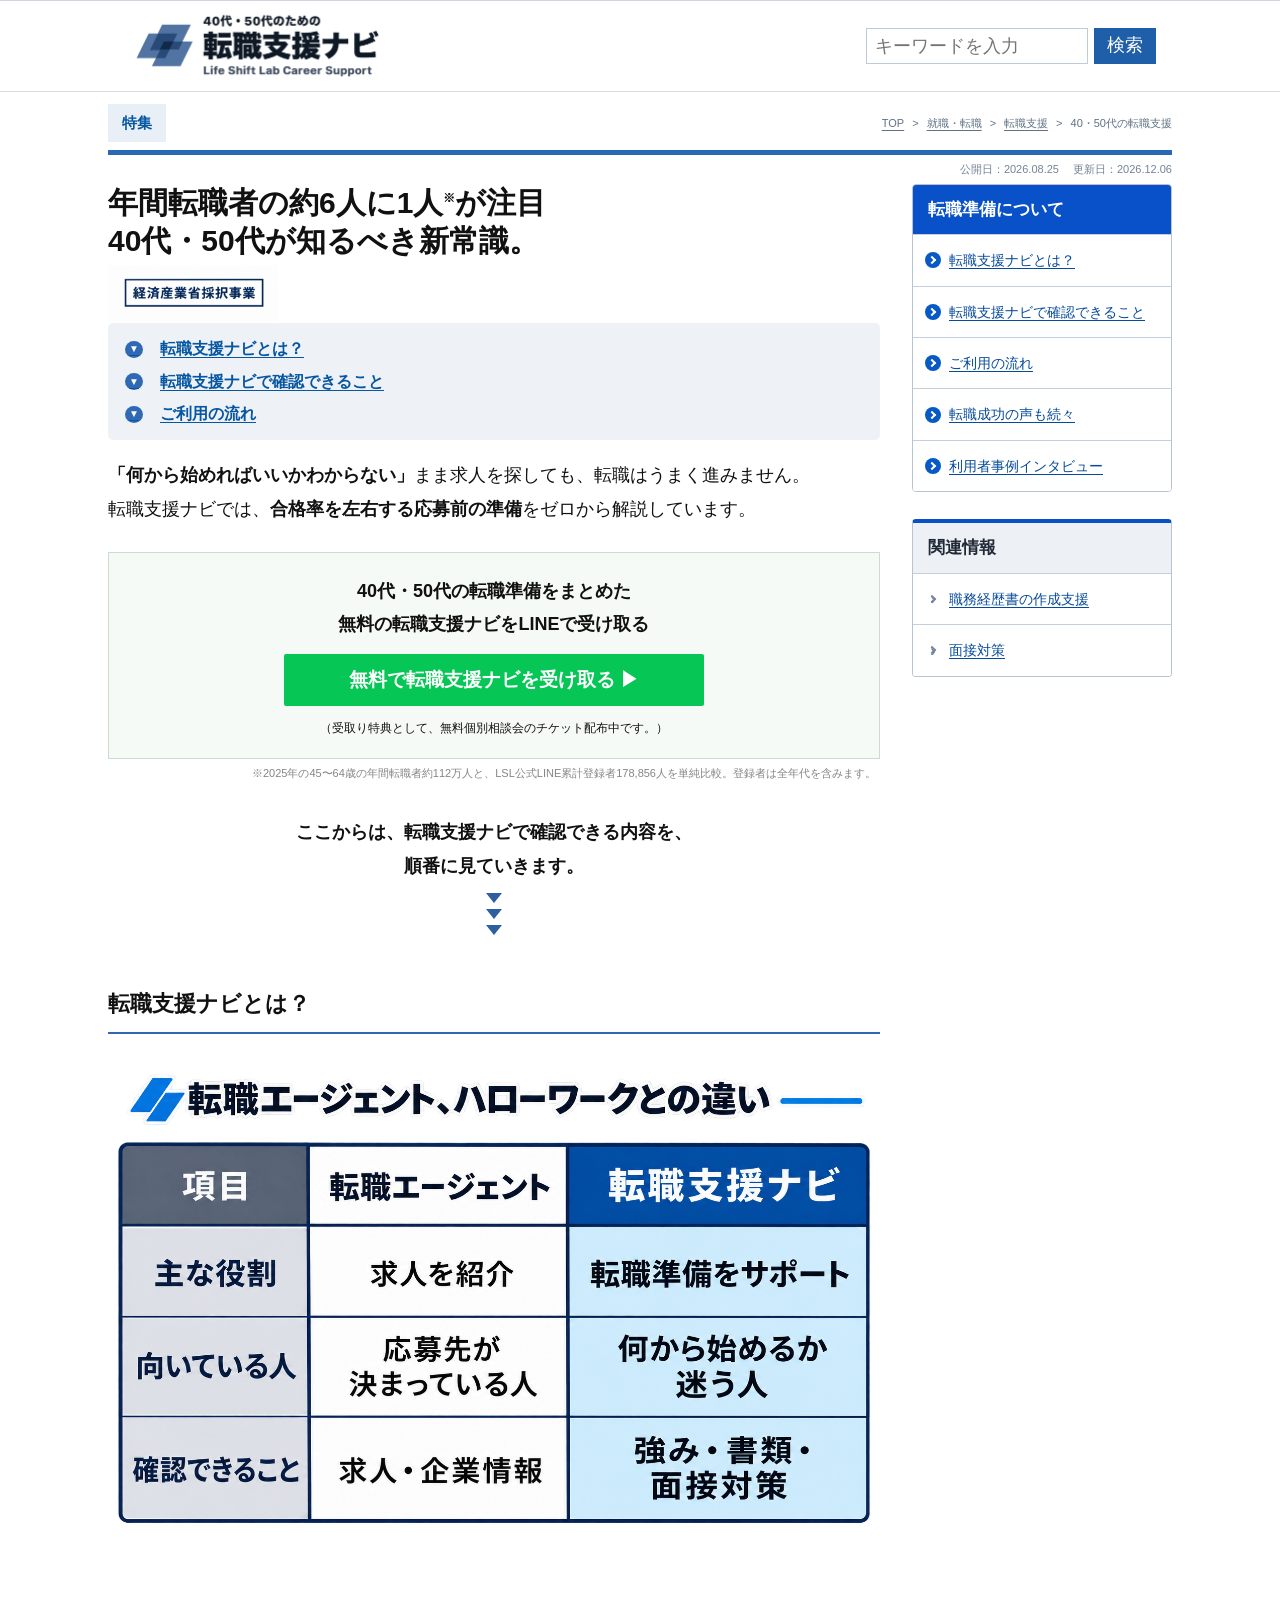
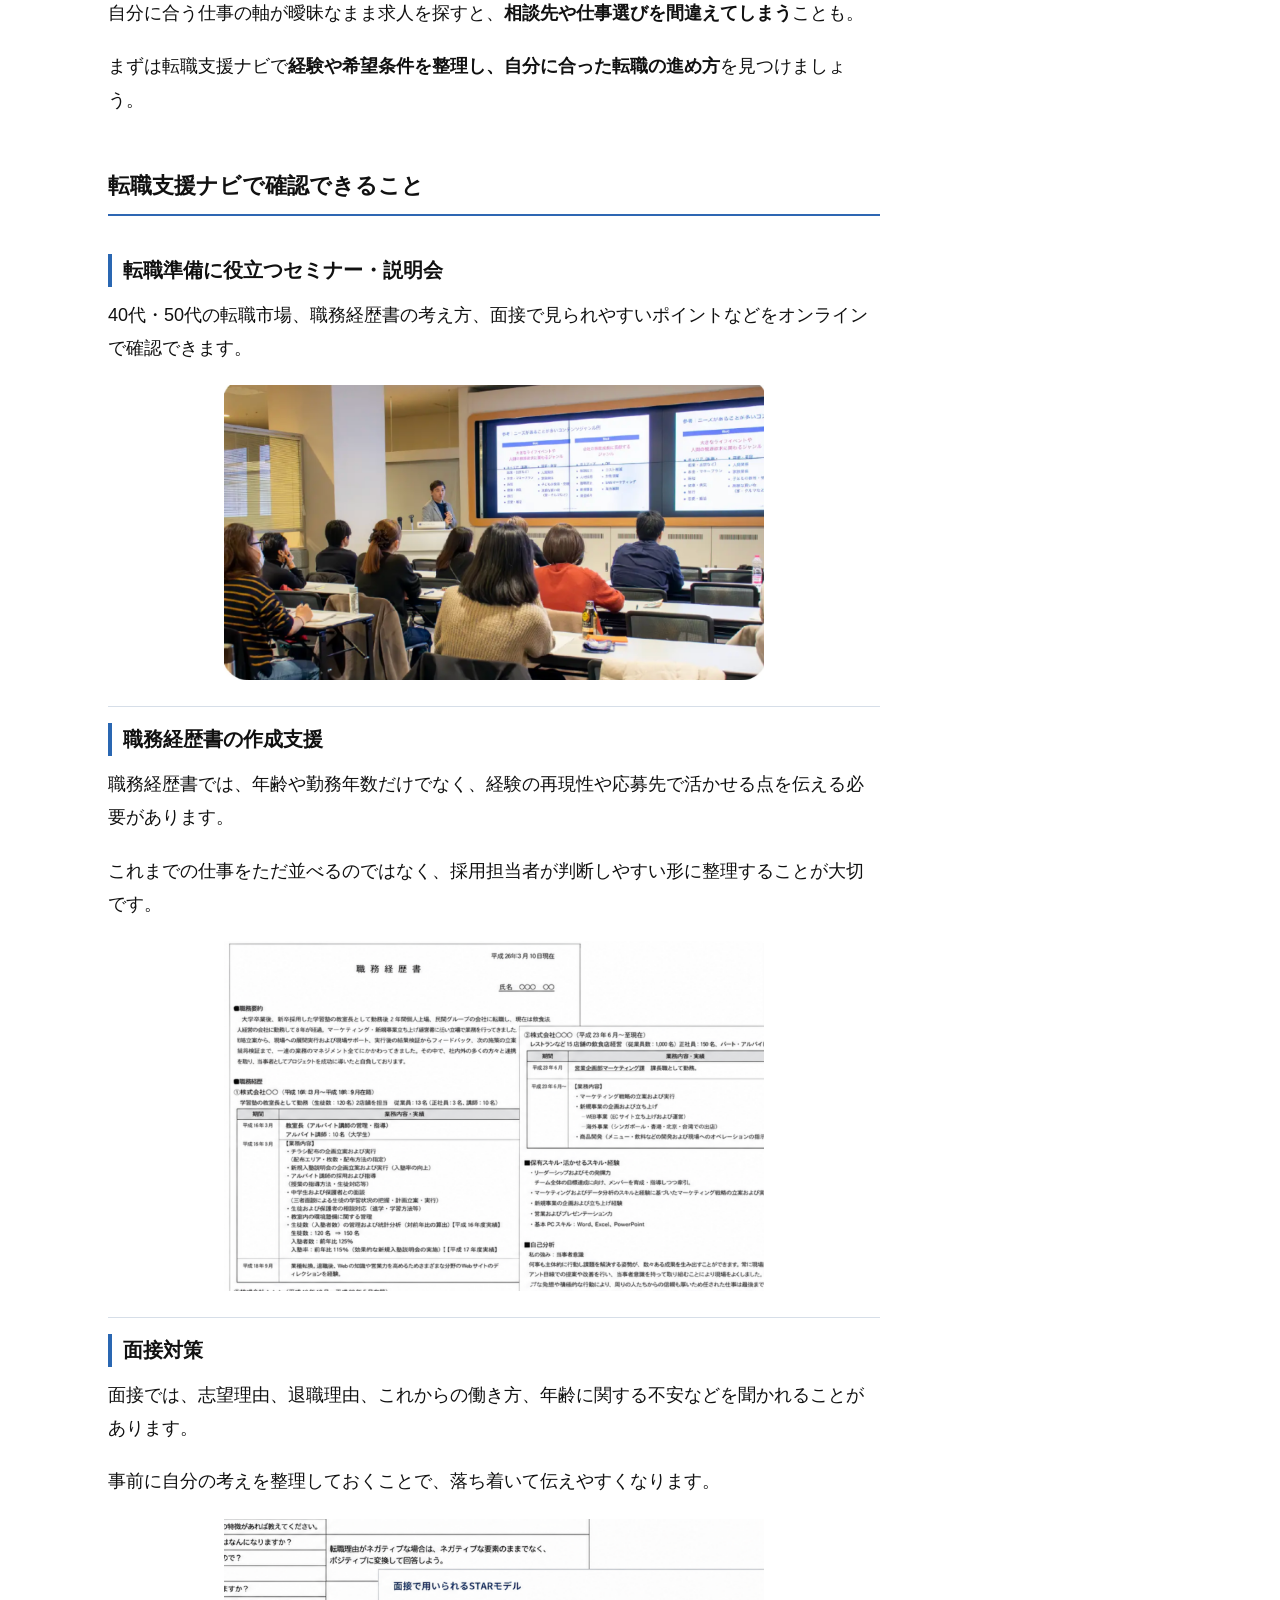
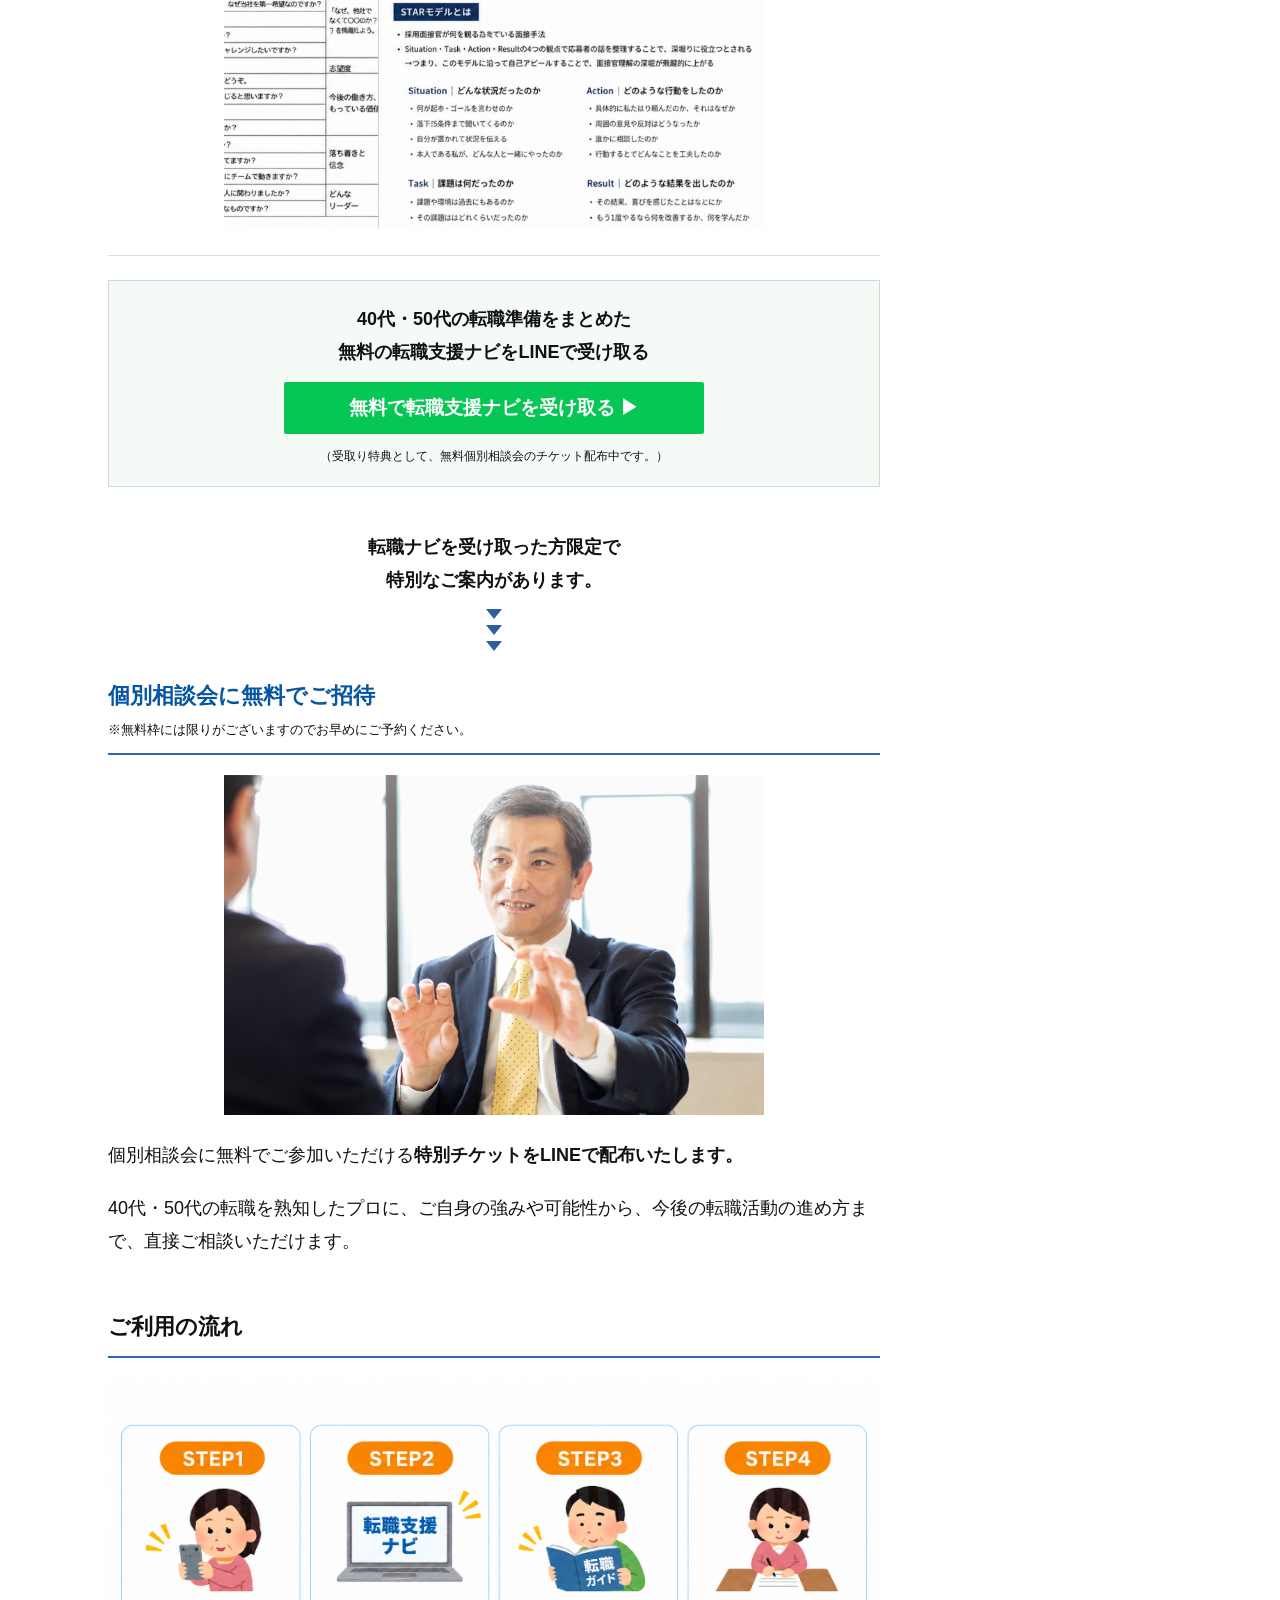
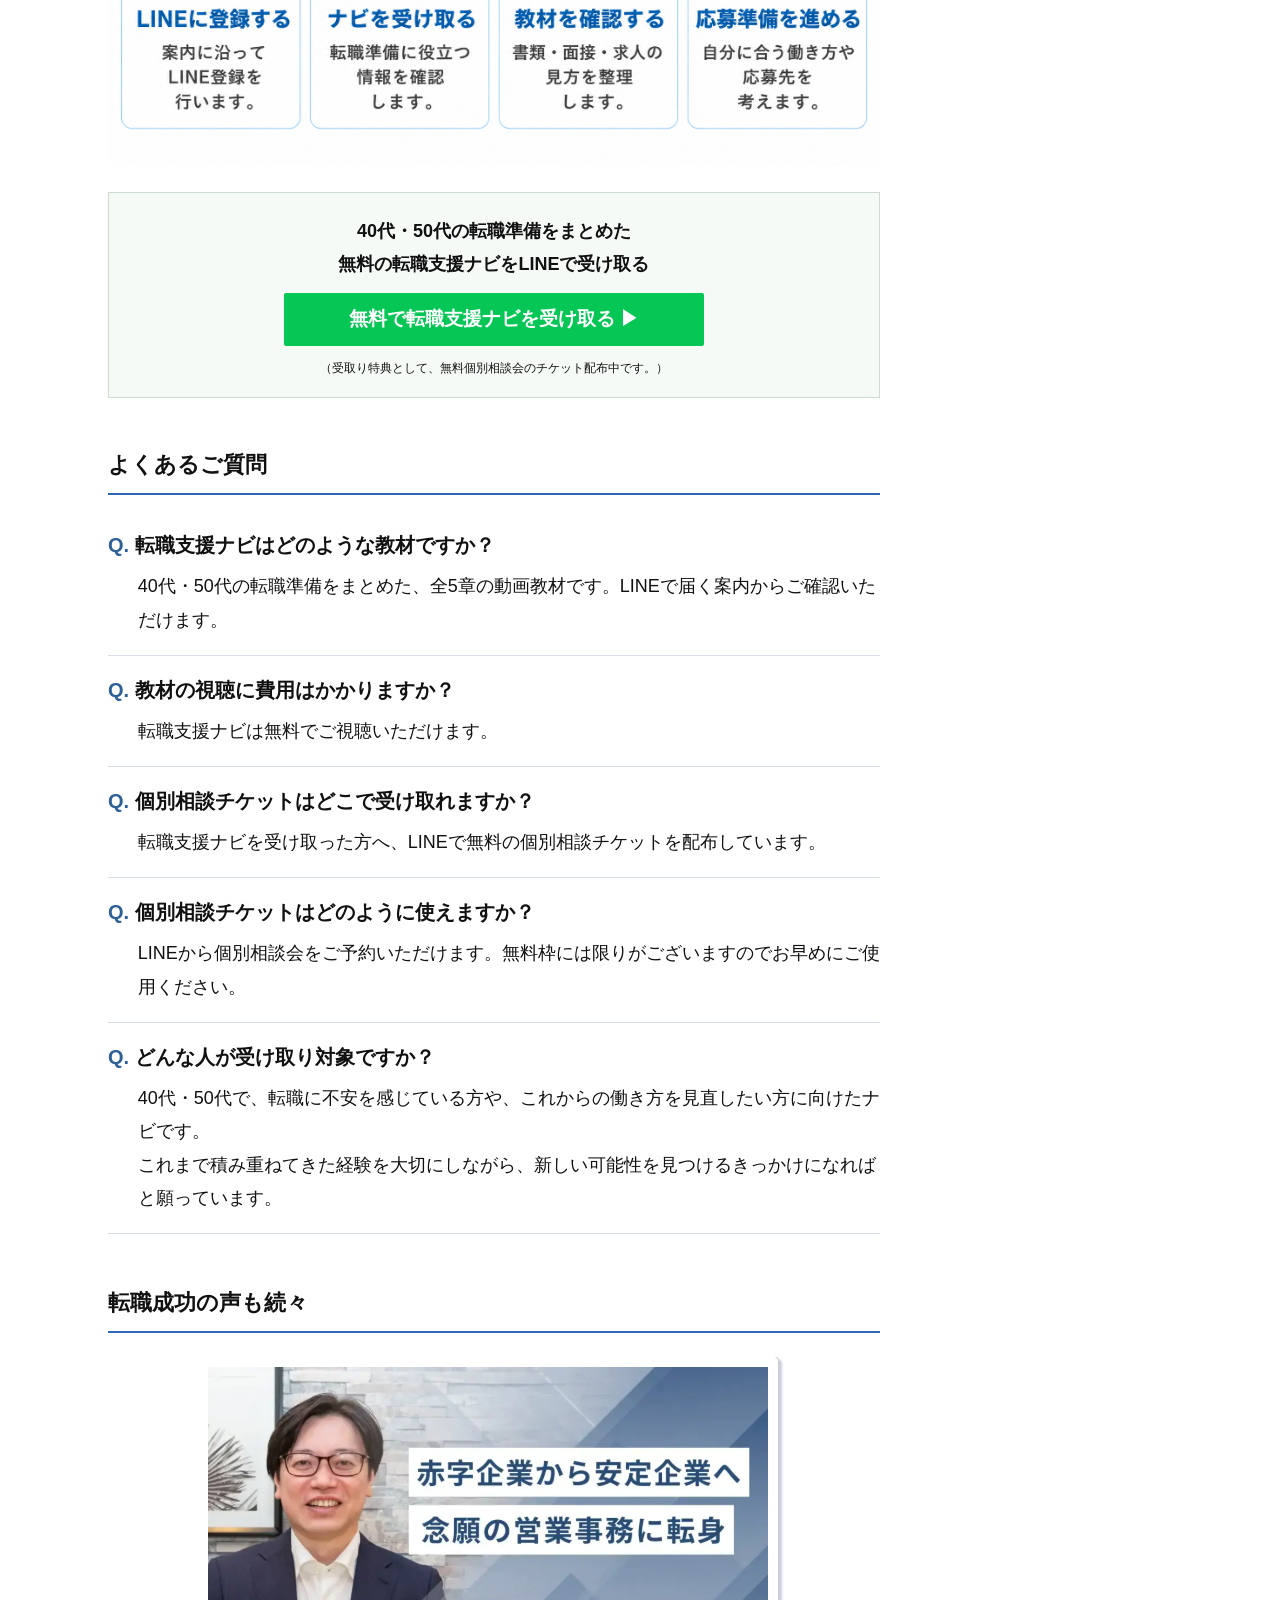
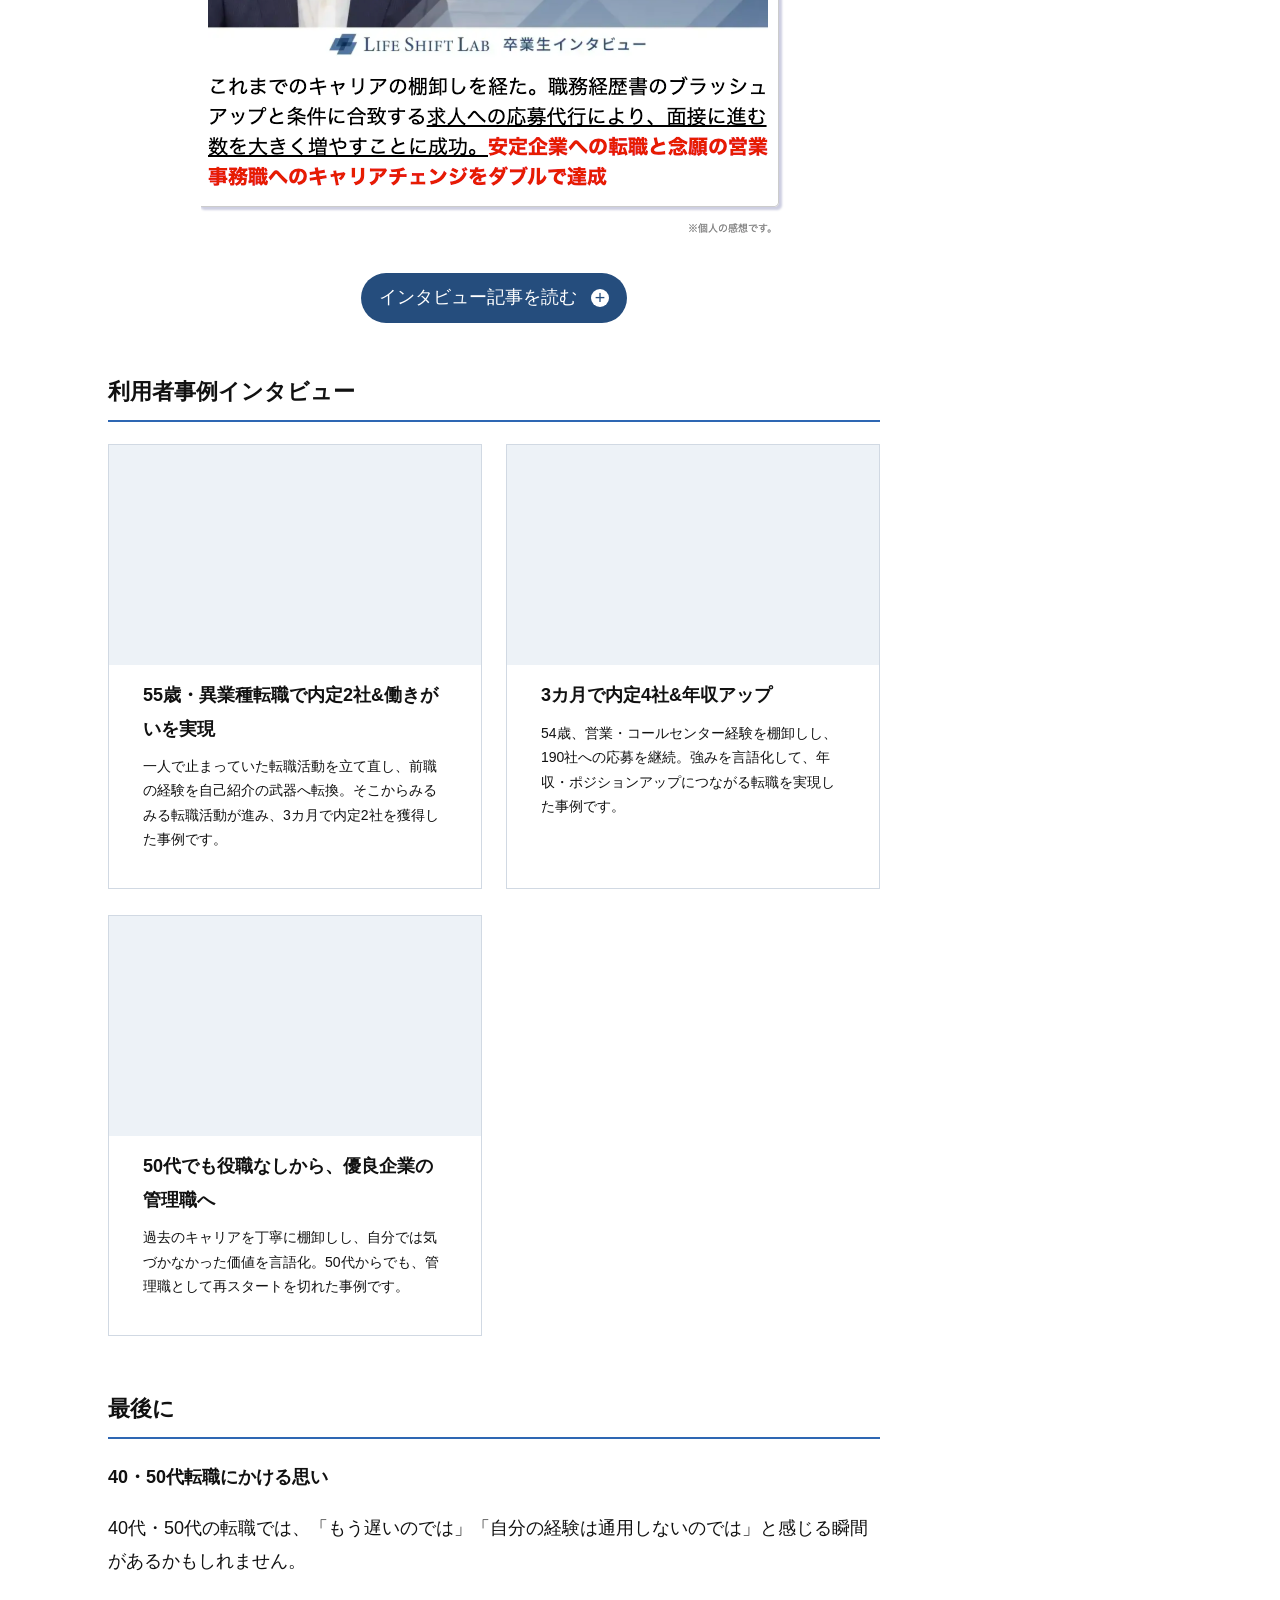
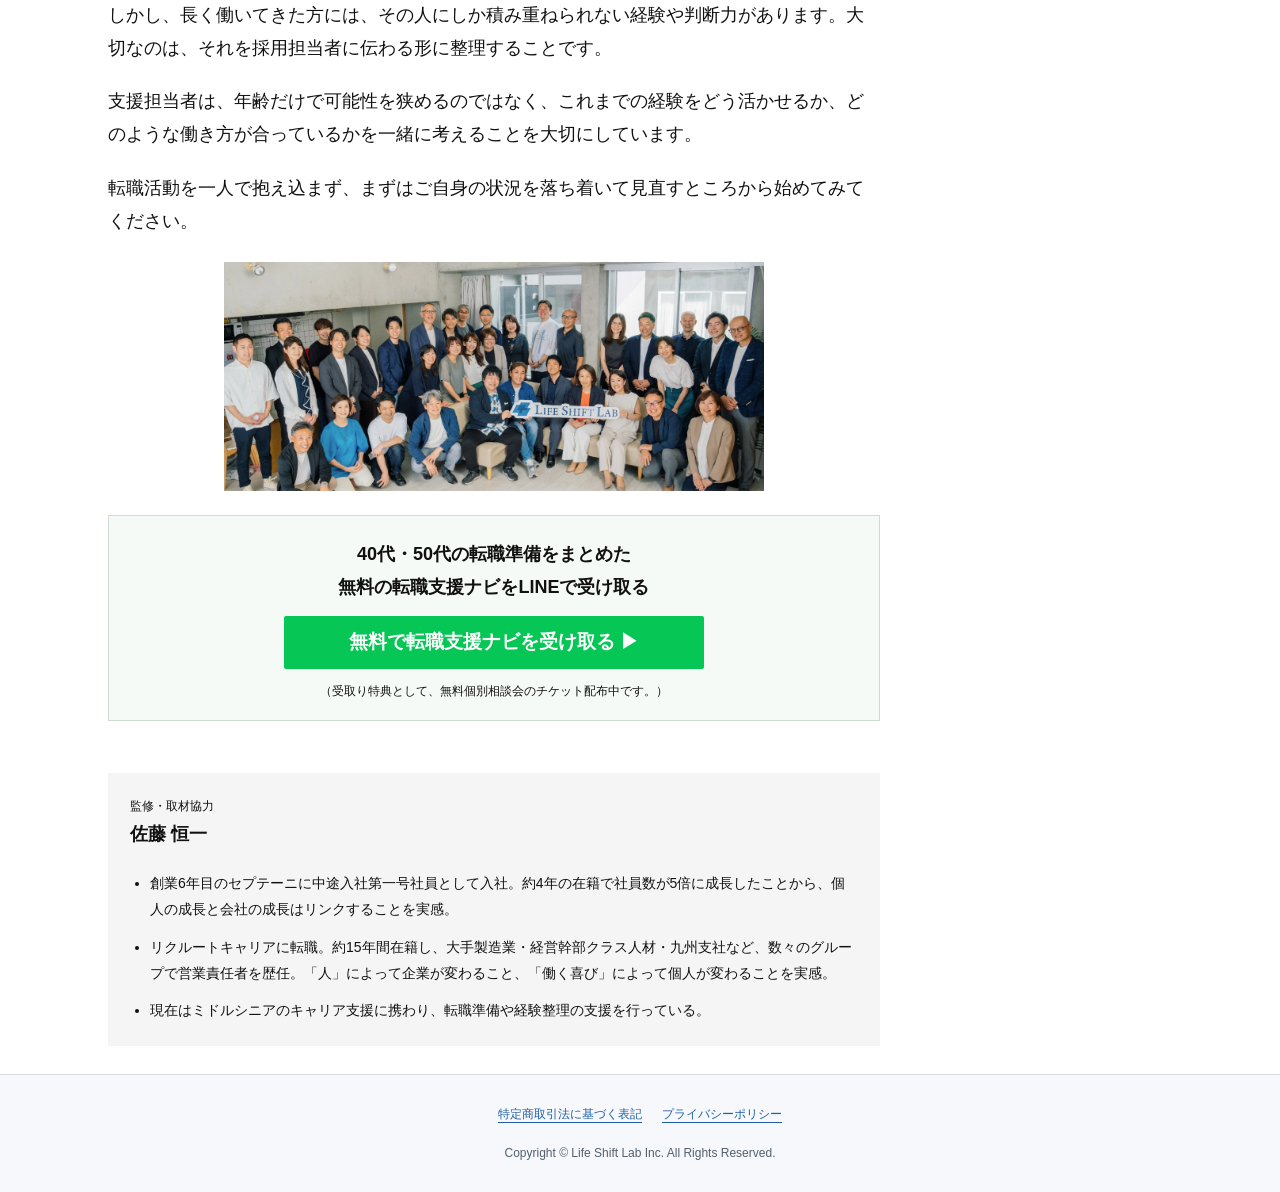
==== commit 0d2227eb: "Use latest supplied comparison infographic" ====
--- a/index.html
+++ b/index.html
@@ -102,7 +102,7 @@
         <h2>転職支援ナビとは？</h2>
         <div class="comparison-text">
           <figure class="comparison-chart">
-            <img src="images/comparison-services-20261114.png" alt="転職エージェント、ハローワークとの違い。転職エージェントと転職支援ナビの比較表。項目は主な役割、向いている人、確認できること。転職エージェントは求人紹介・応募先が決まっている人・求人企業情報、転職支援ナビは転職準備のサポート・何から始めるか迷う人・強み書類面接対策。" width="1756" height="895">
+            <img src="images/comparison-infographic-20261114-v2.png" alt="転職エージェント、ハローワークとの違い。転職エージェントと転職支援ナビの比較表。項目は主な役割、向いている人、確認できること。転職エージェントは求人紹介・応募先が決まっている人・求人企業情報、転職支援ナビは転職準備のサポート・何から始めるか迷う人・強み書類面接対策。" width="1535" height="1024">
           </figure>
           <p>自分に合う仕事の軸が曖昧なまま求人を探すと、<strong>相談先や仕事選びを間違えてしまう</strong>ことも。</p>
           <p>まずは転職支援ナビで<strong>経験や希望条件を整理し、自分に合った転職の進め方</strong>を見つけましょう。</p>
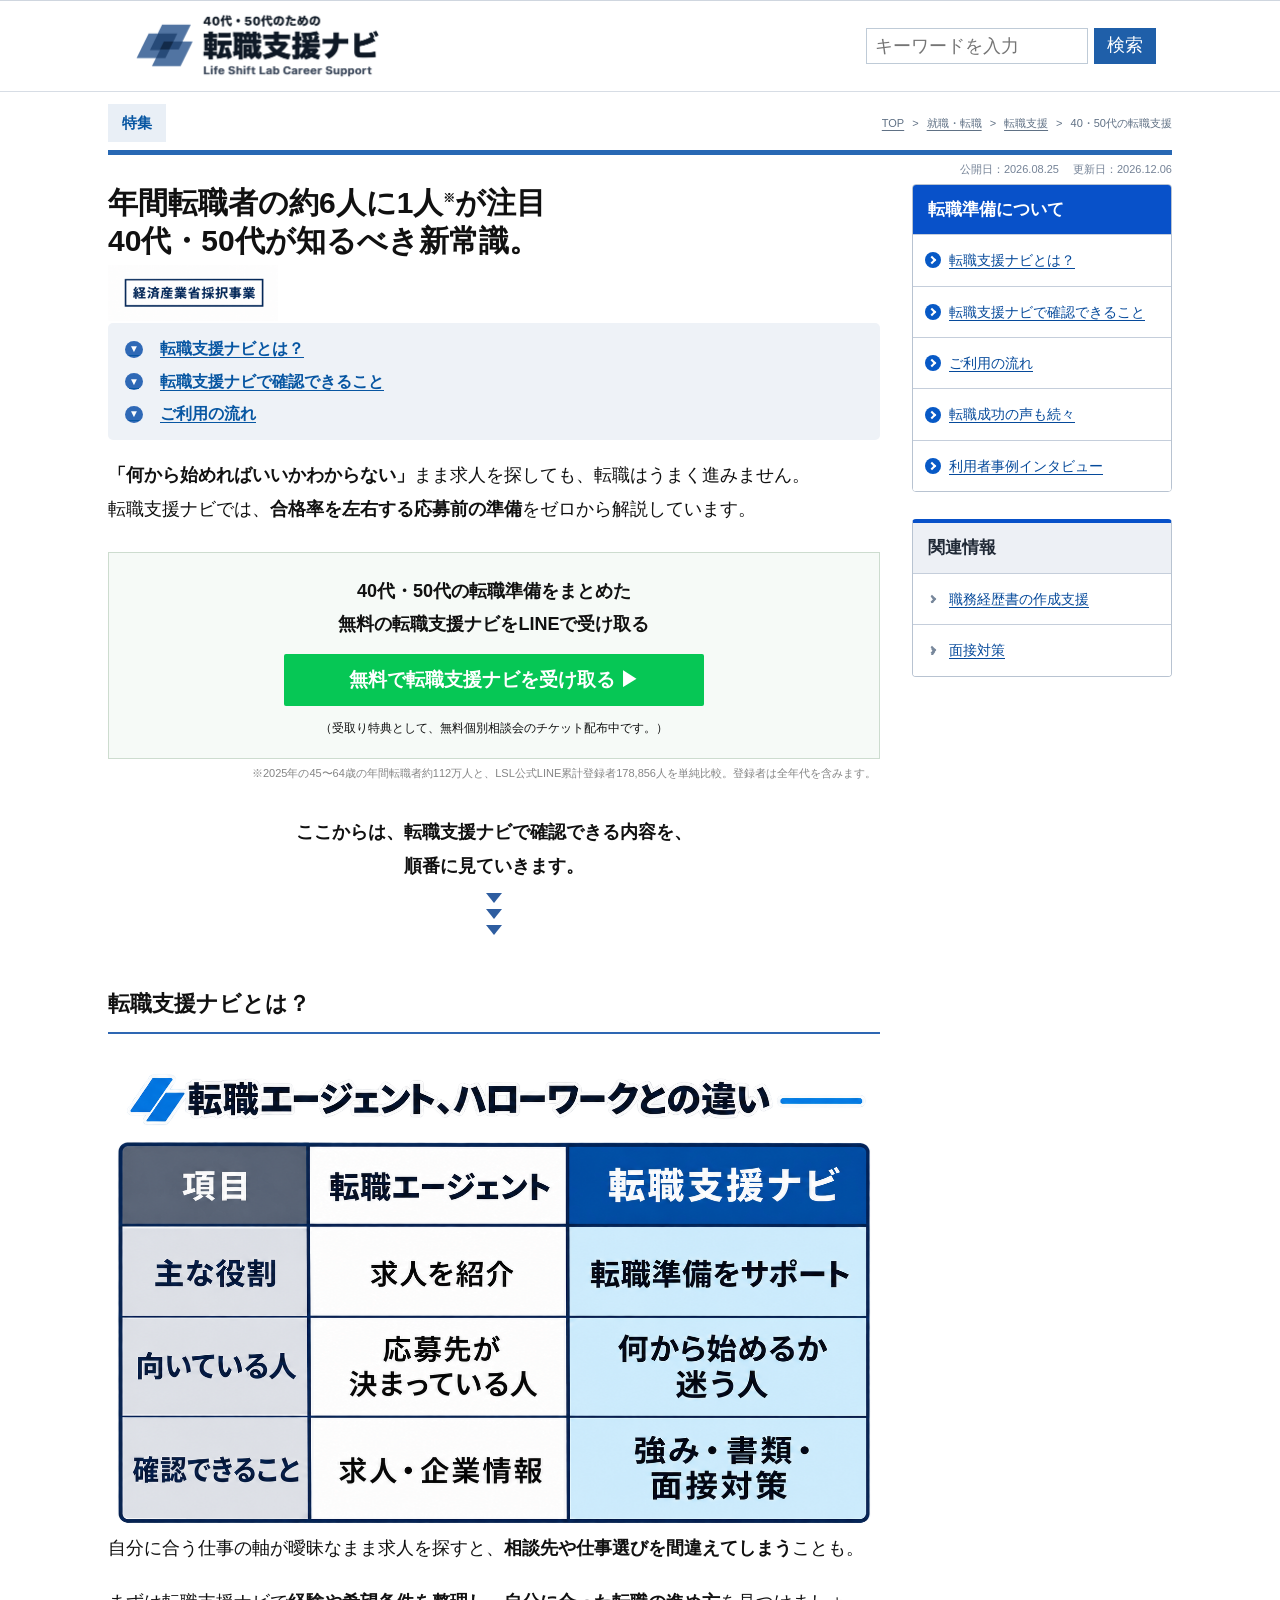
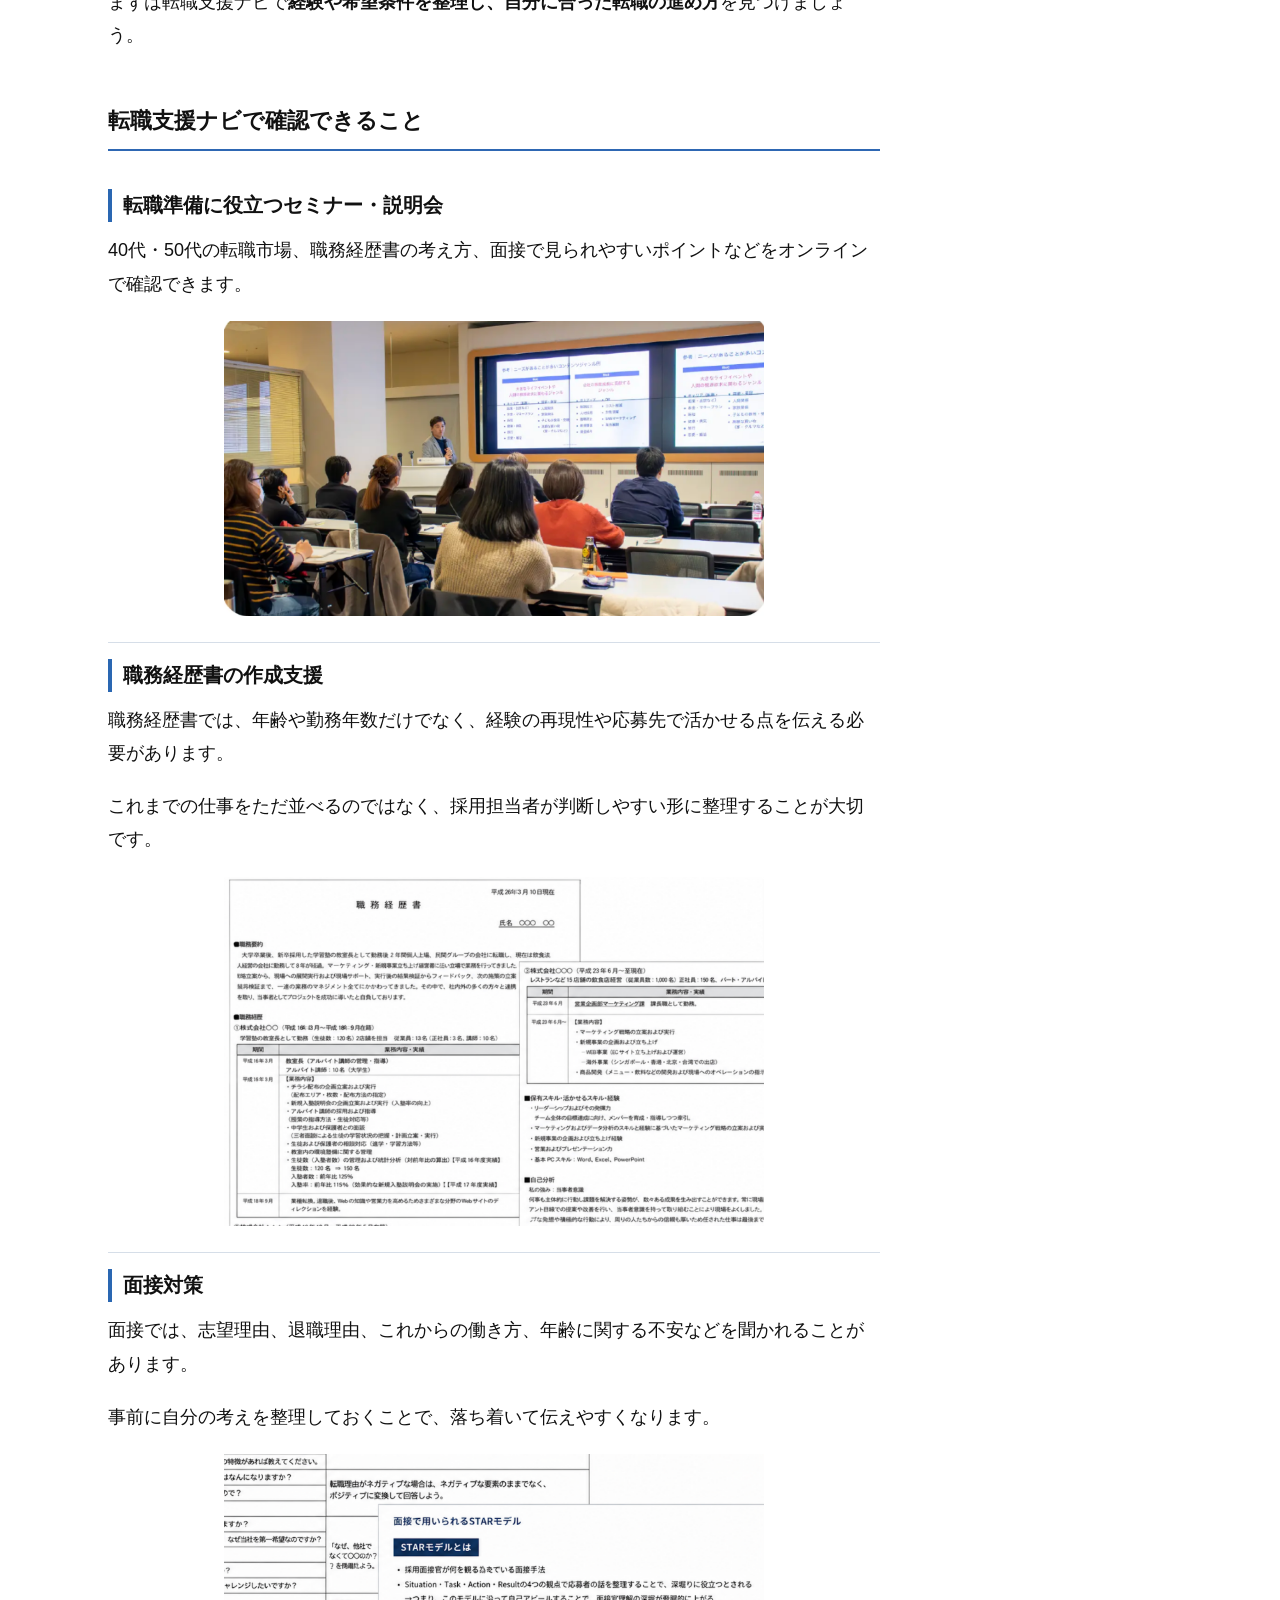
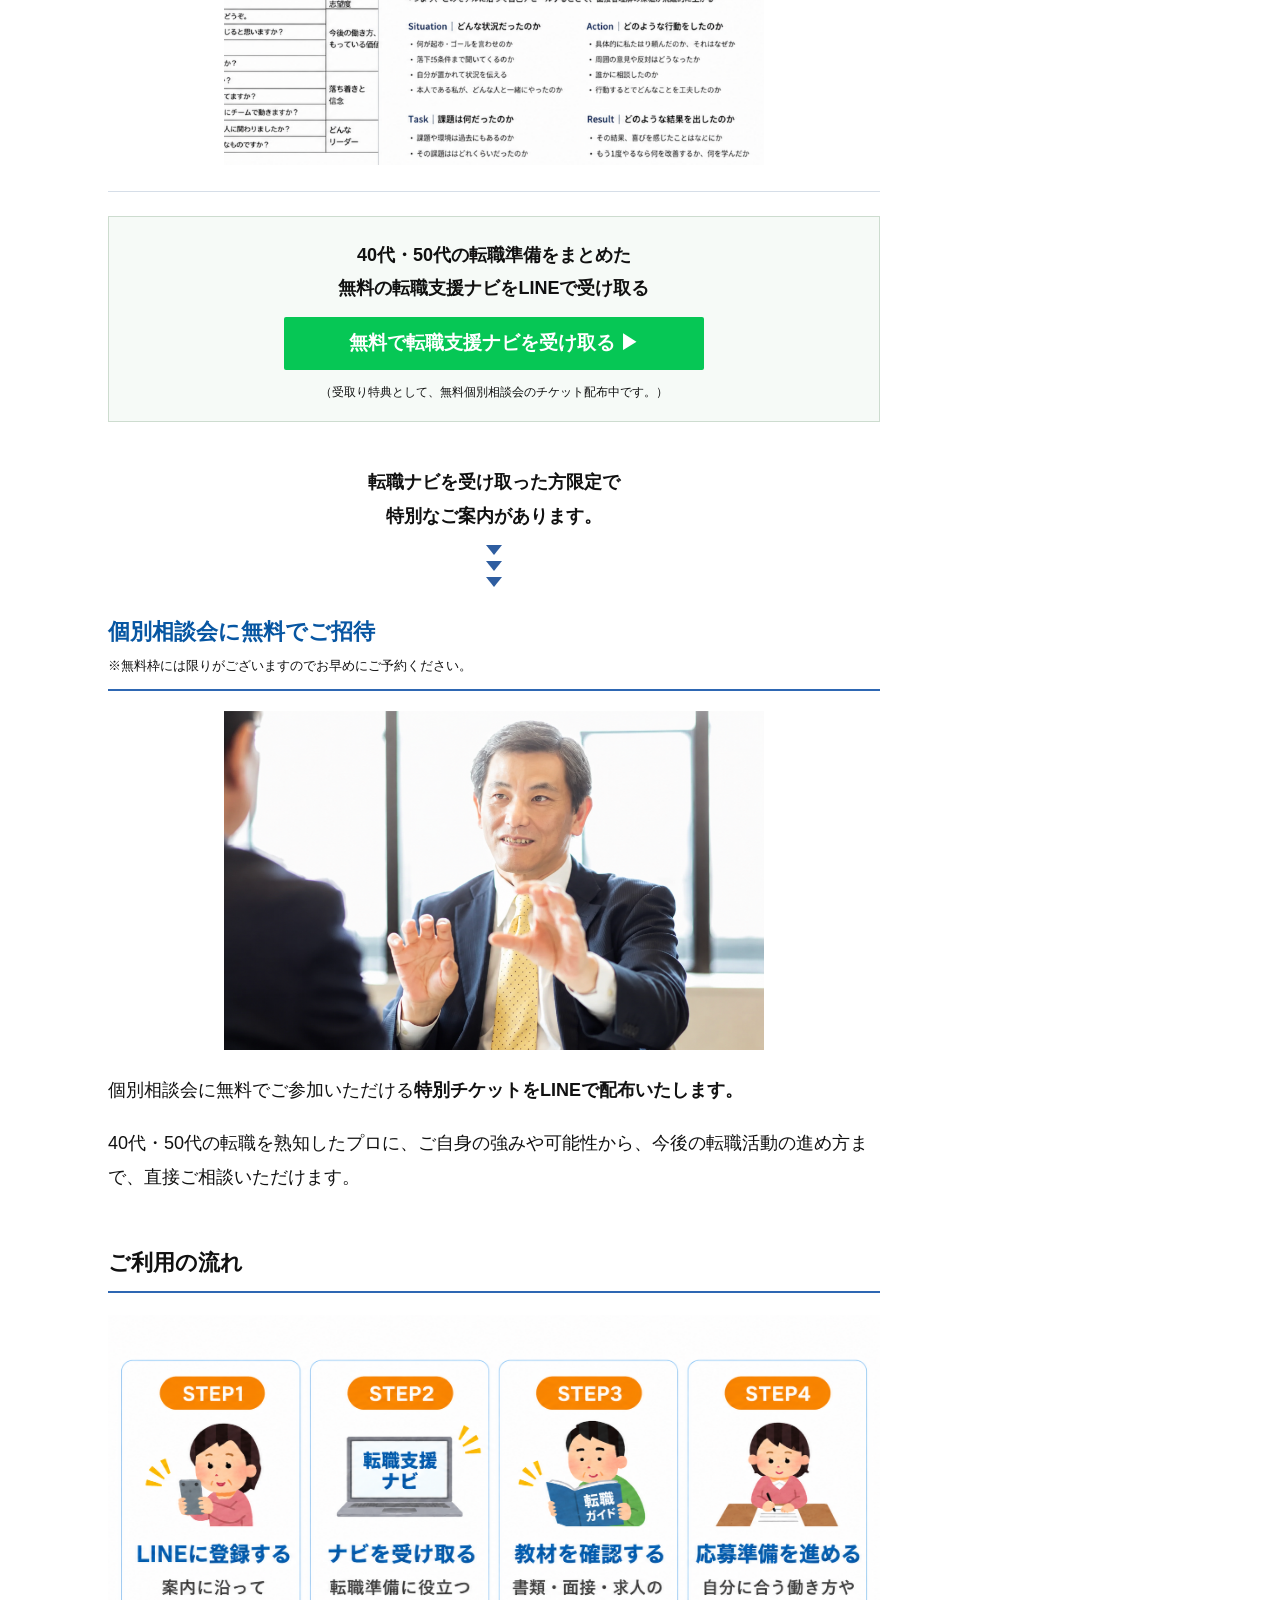
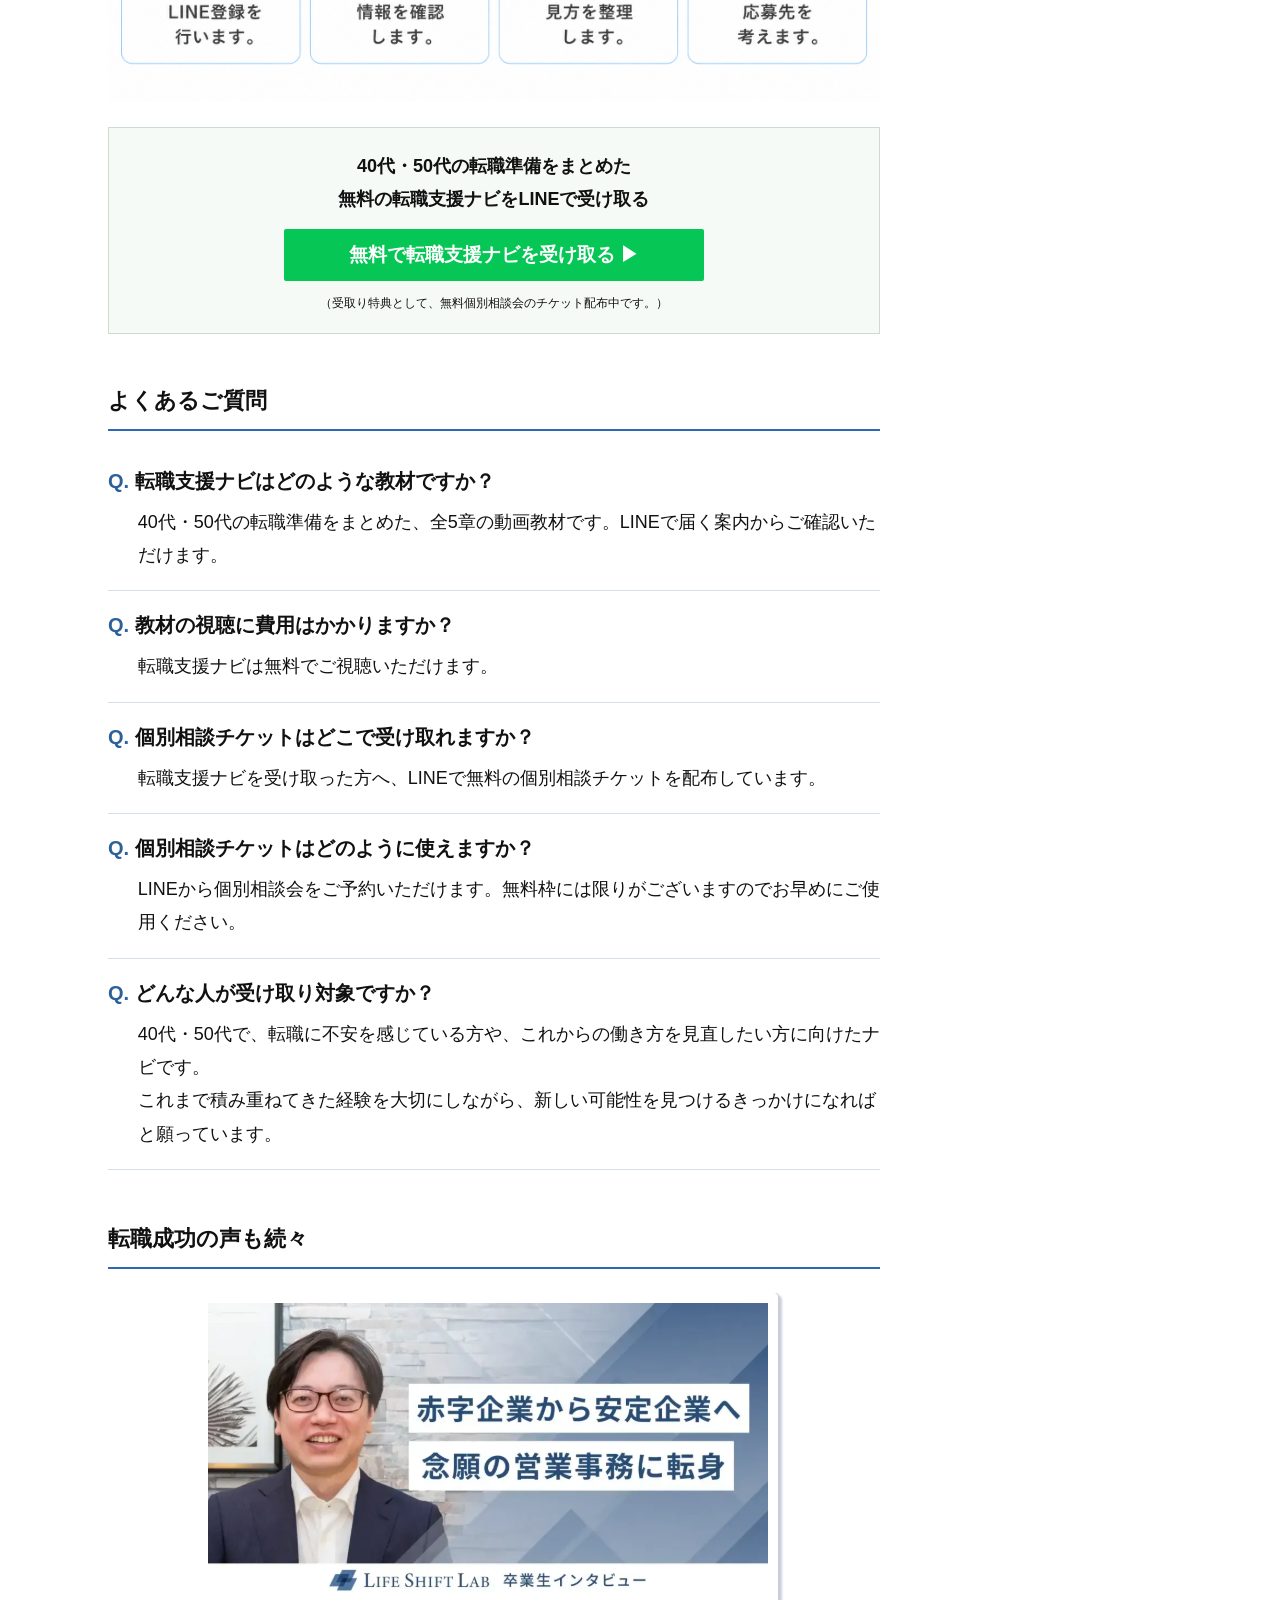
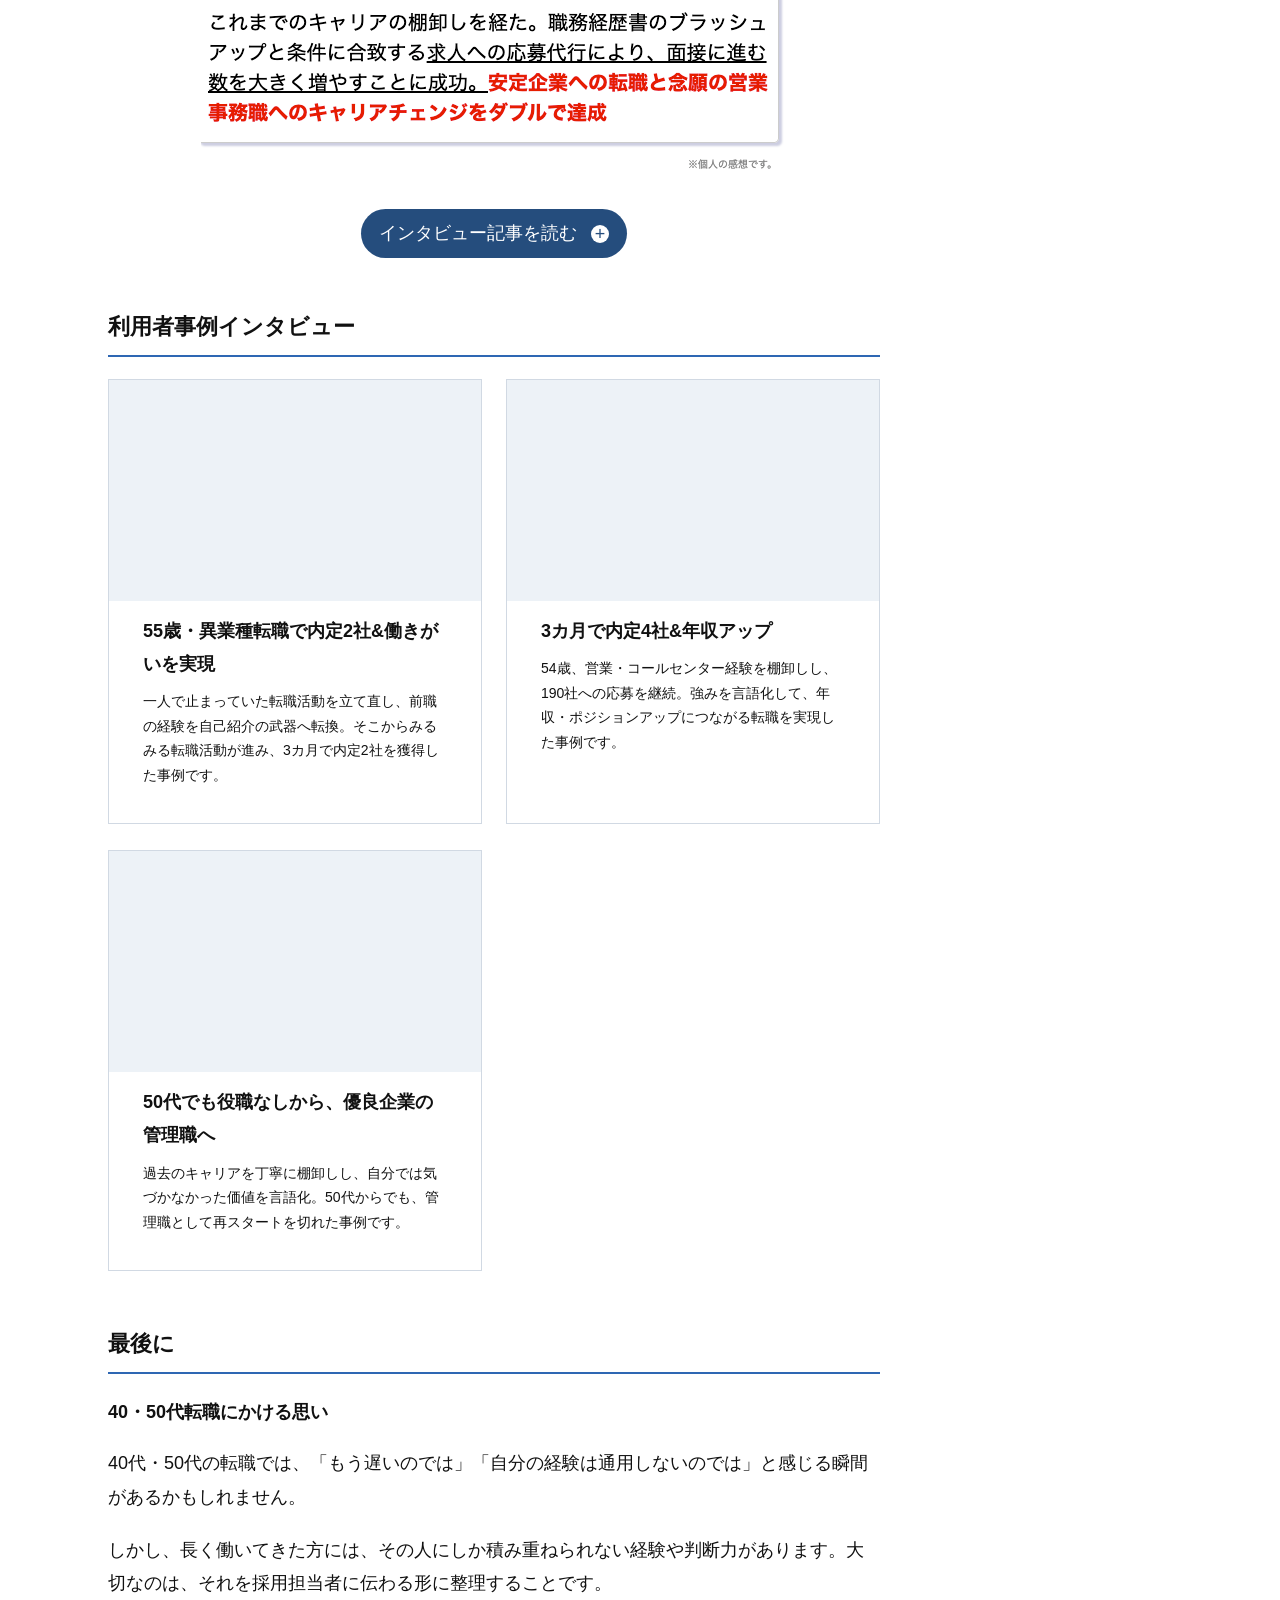
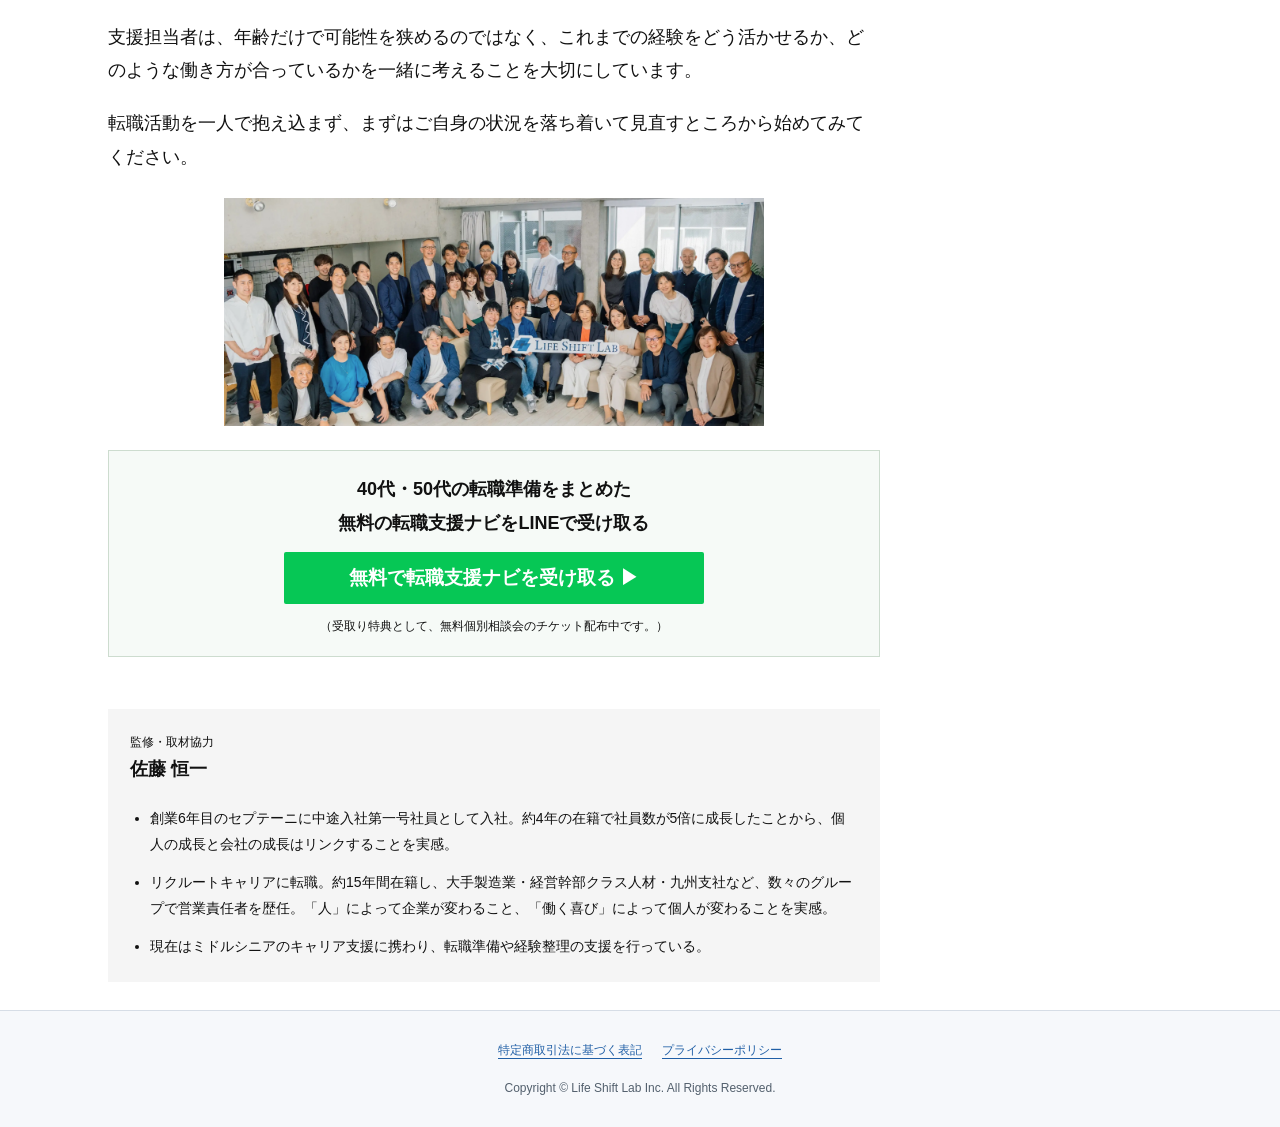
==== commit faabff8c: "Tighten spacing below service comparison image" ====
--- a/index.html
+++ b/index.html
@@ -12,7 +12,7 @@
   <meta name="viewport" content="width=device-width, initial-scale=1">
   <title>40代・50代のための転職支援ナビ</title>
   <meta name="description" content="40代・50代の転職に不安を感じている方へ。求人を探す前に知っておきたい、就職支援と転職準備の進め方を紹介します。">
-  <link rel="stylesheet" href="style.css?v=20261114-note-right">
+  <link rel="stylesheet" href="style.css?v=20261114-comparison-gap">
 </head>
 <body>
   <script async src="https://l-cv-tracking-client.vercel.app/line-ad/v1/append-ad-params.js"></script>
--- a/style.css
+++ b/style.css
@@ -1520,3 +1520,8 @@
 @media(max-width:540px){.article p.intro-stat-note{font-size:10px !important}}
 
 .article p.intro-stat-note{text-align:right}
+
+/* Tighten comparison spacing, including the blank strip inside the image. */
+.article .comparison-text .comparison-chart{margin-bottom:4px;overflow:hidden}
+.article .comparison-text .comparison-chart img{margin-bottom:-5.5%;clip-path:inset(0 0 8% 0)}
+.article .comparison-text .comparison-chart+p{margin-top:0}
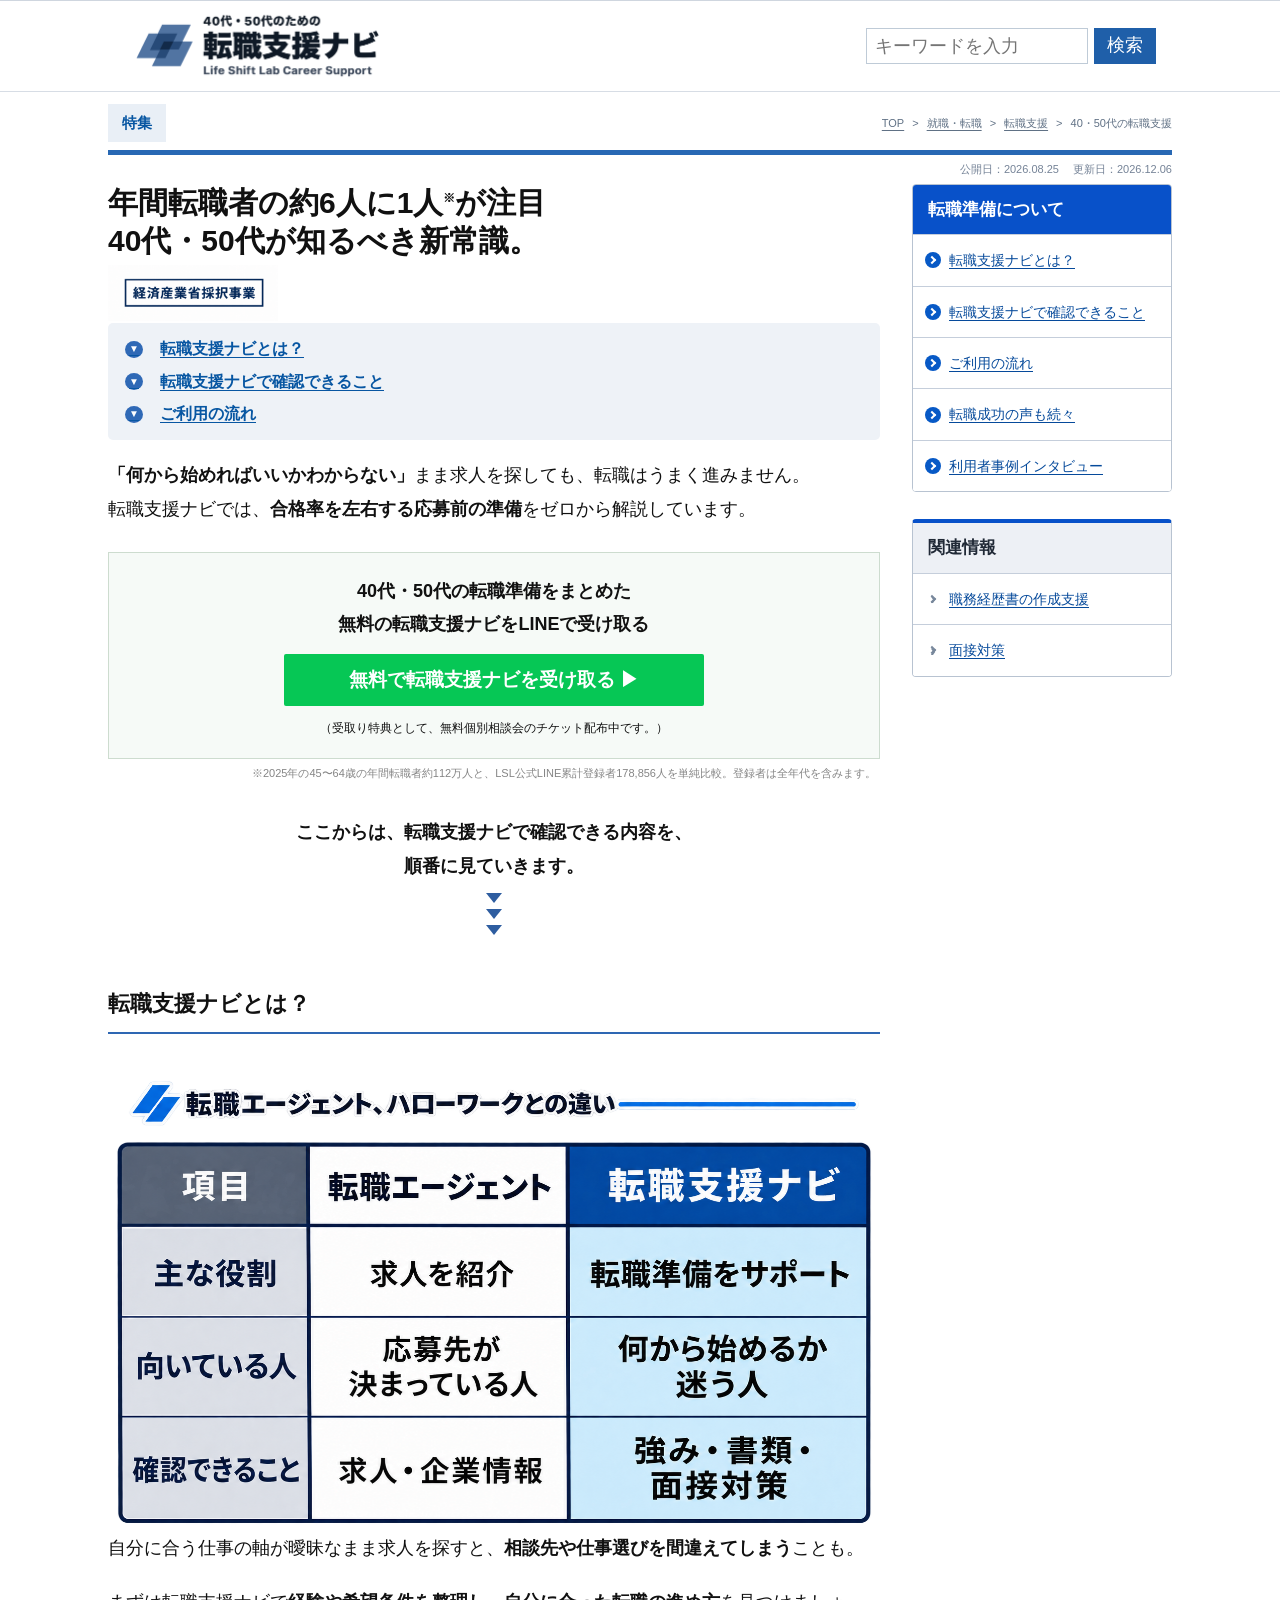
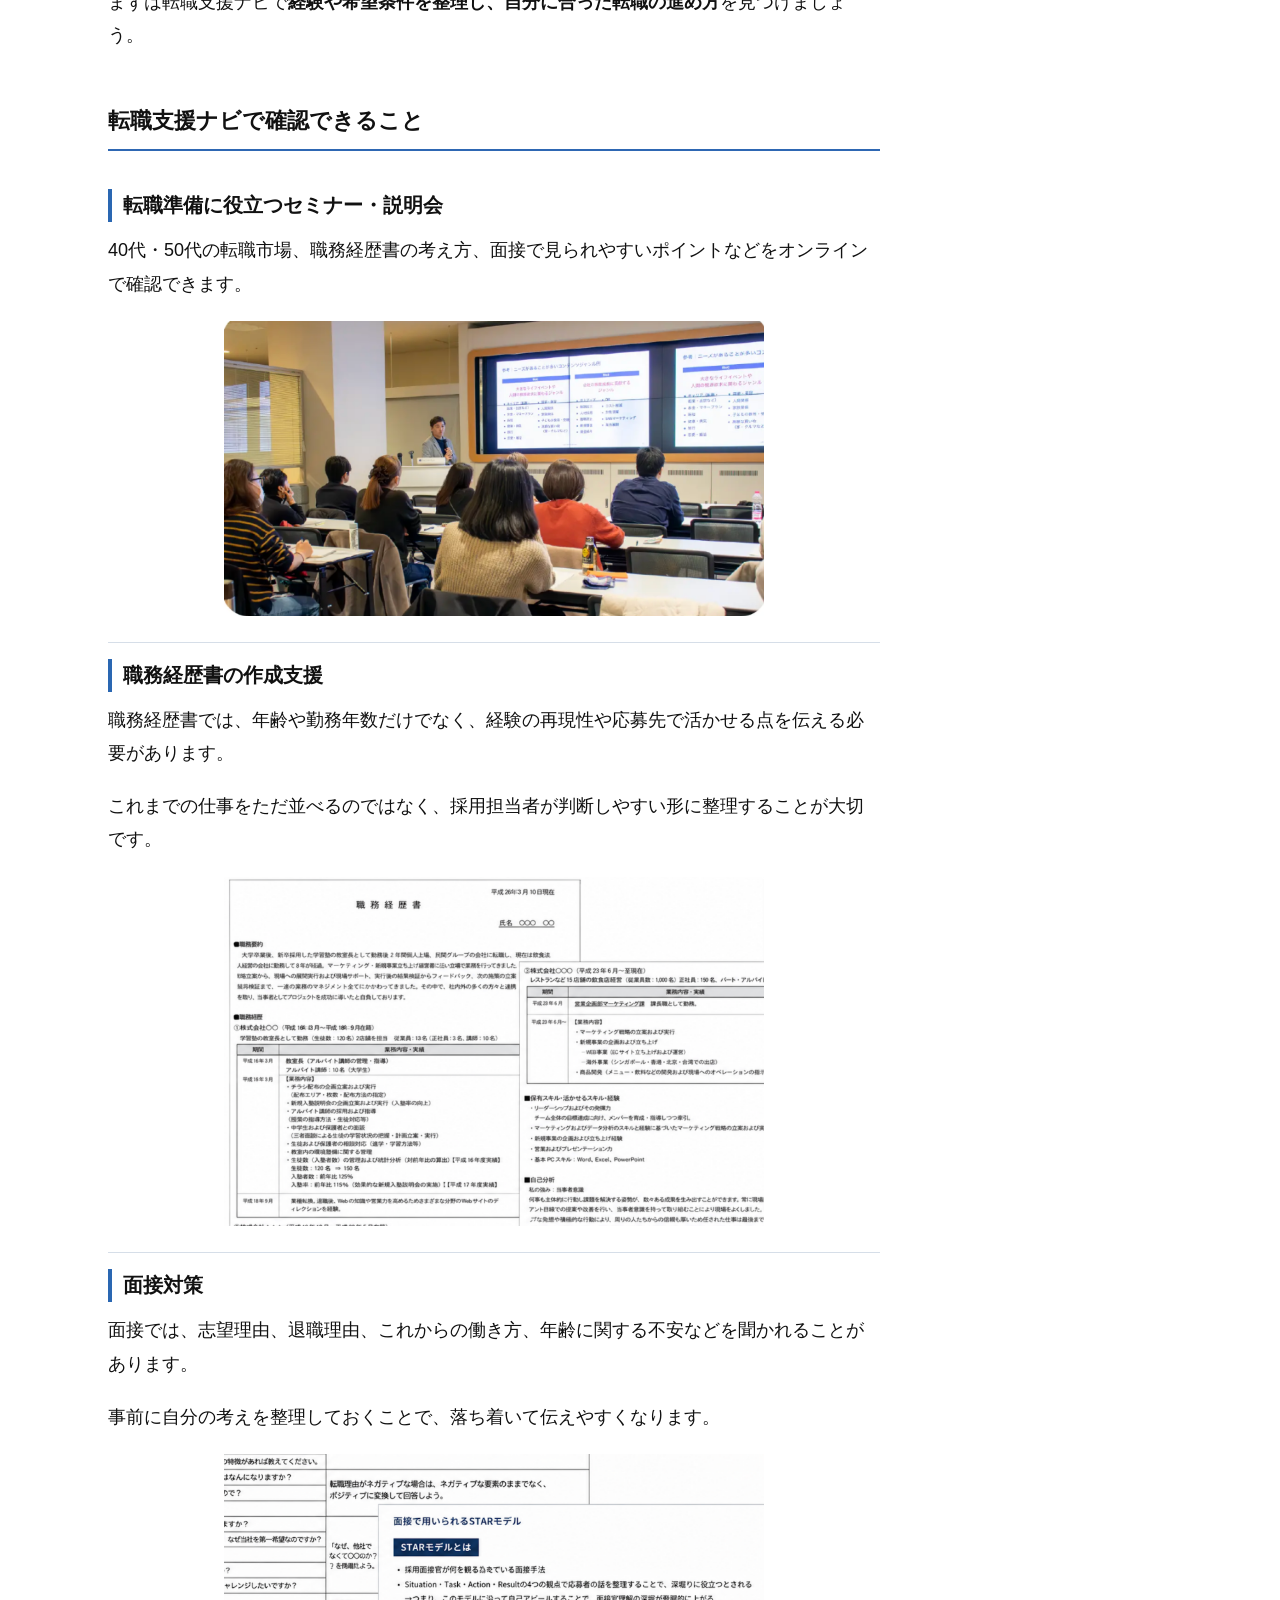
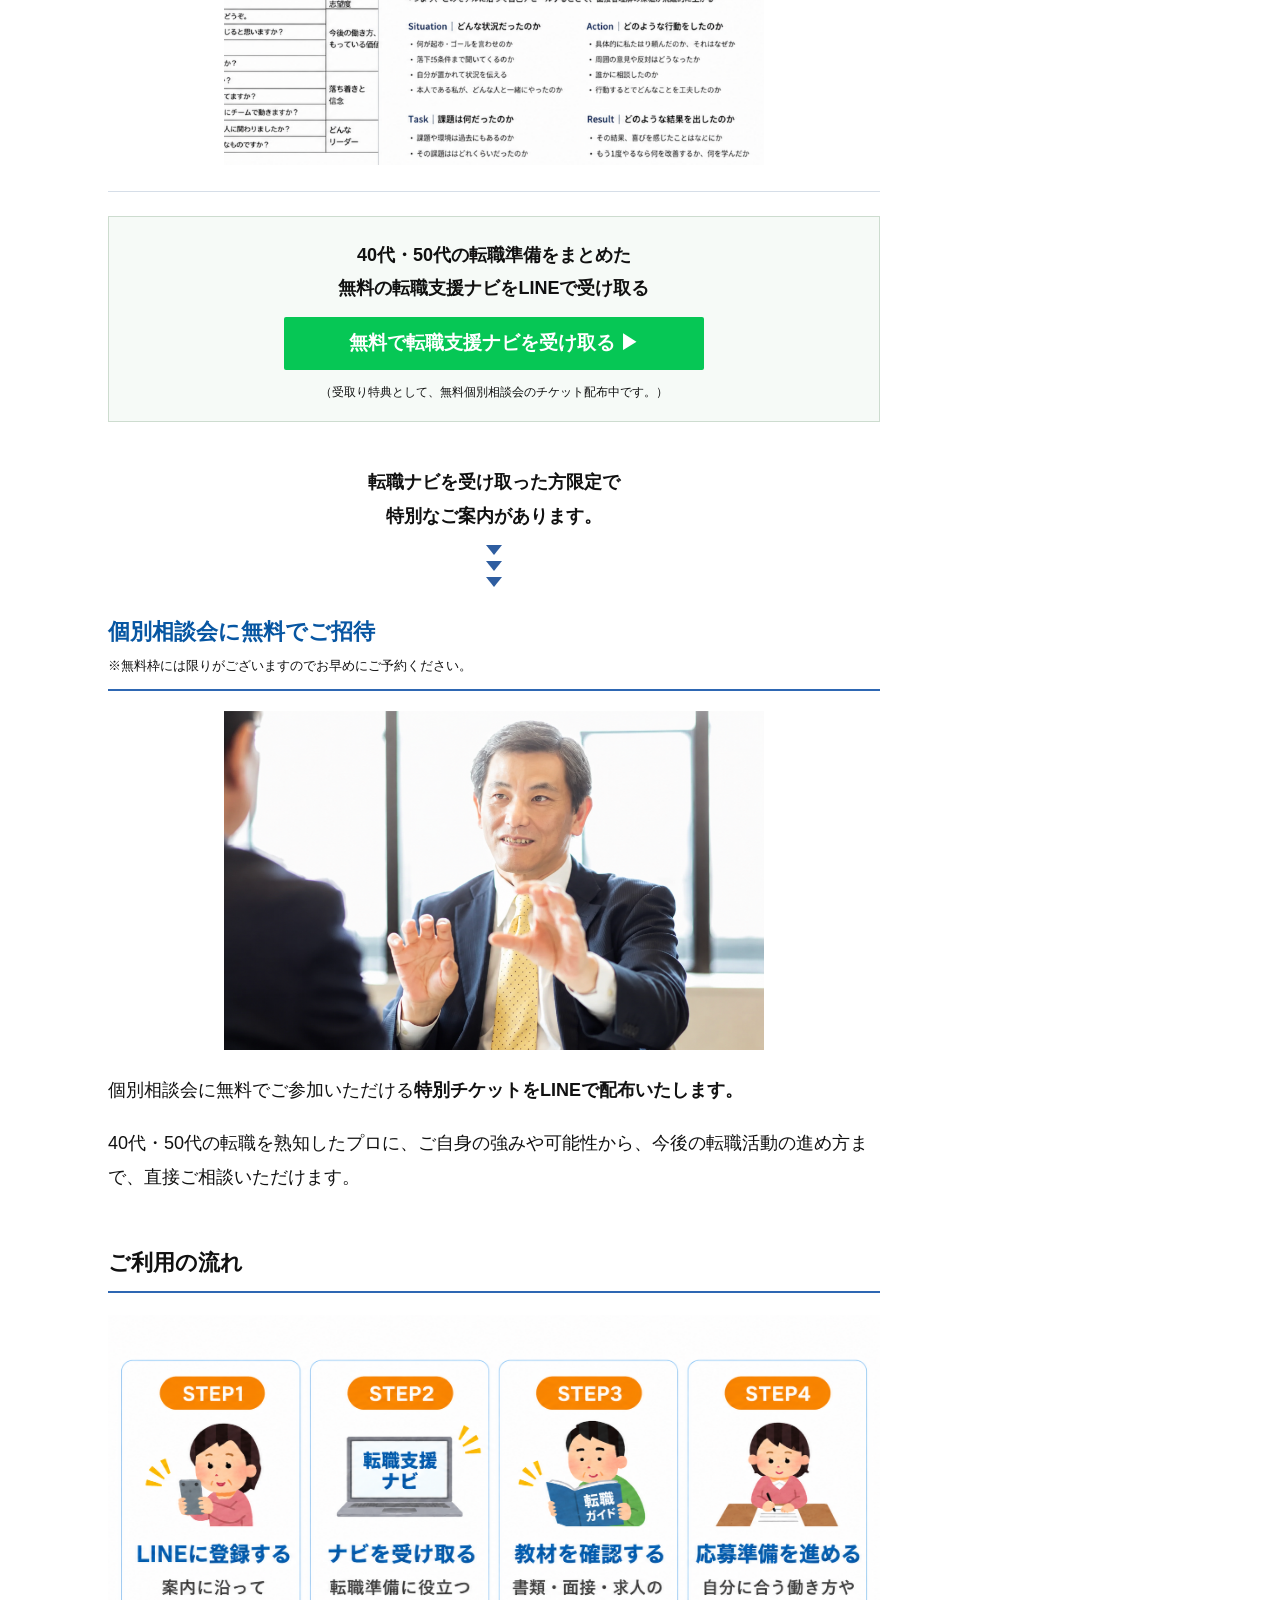
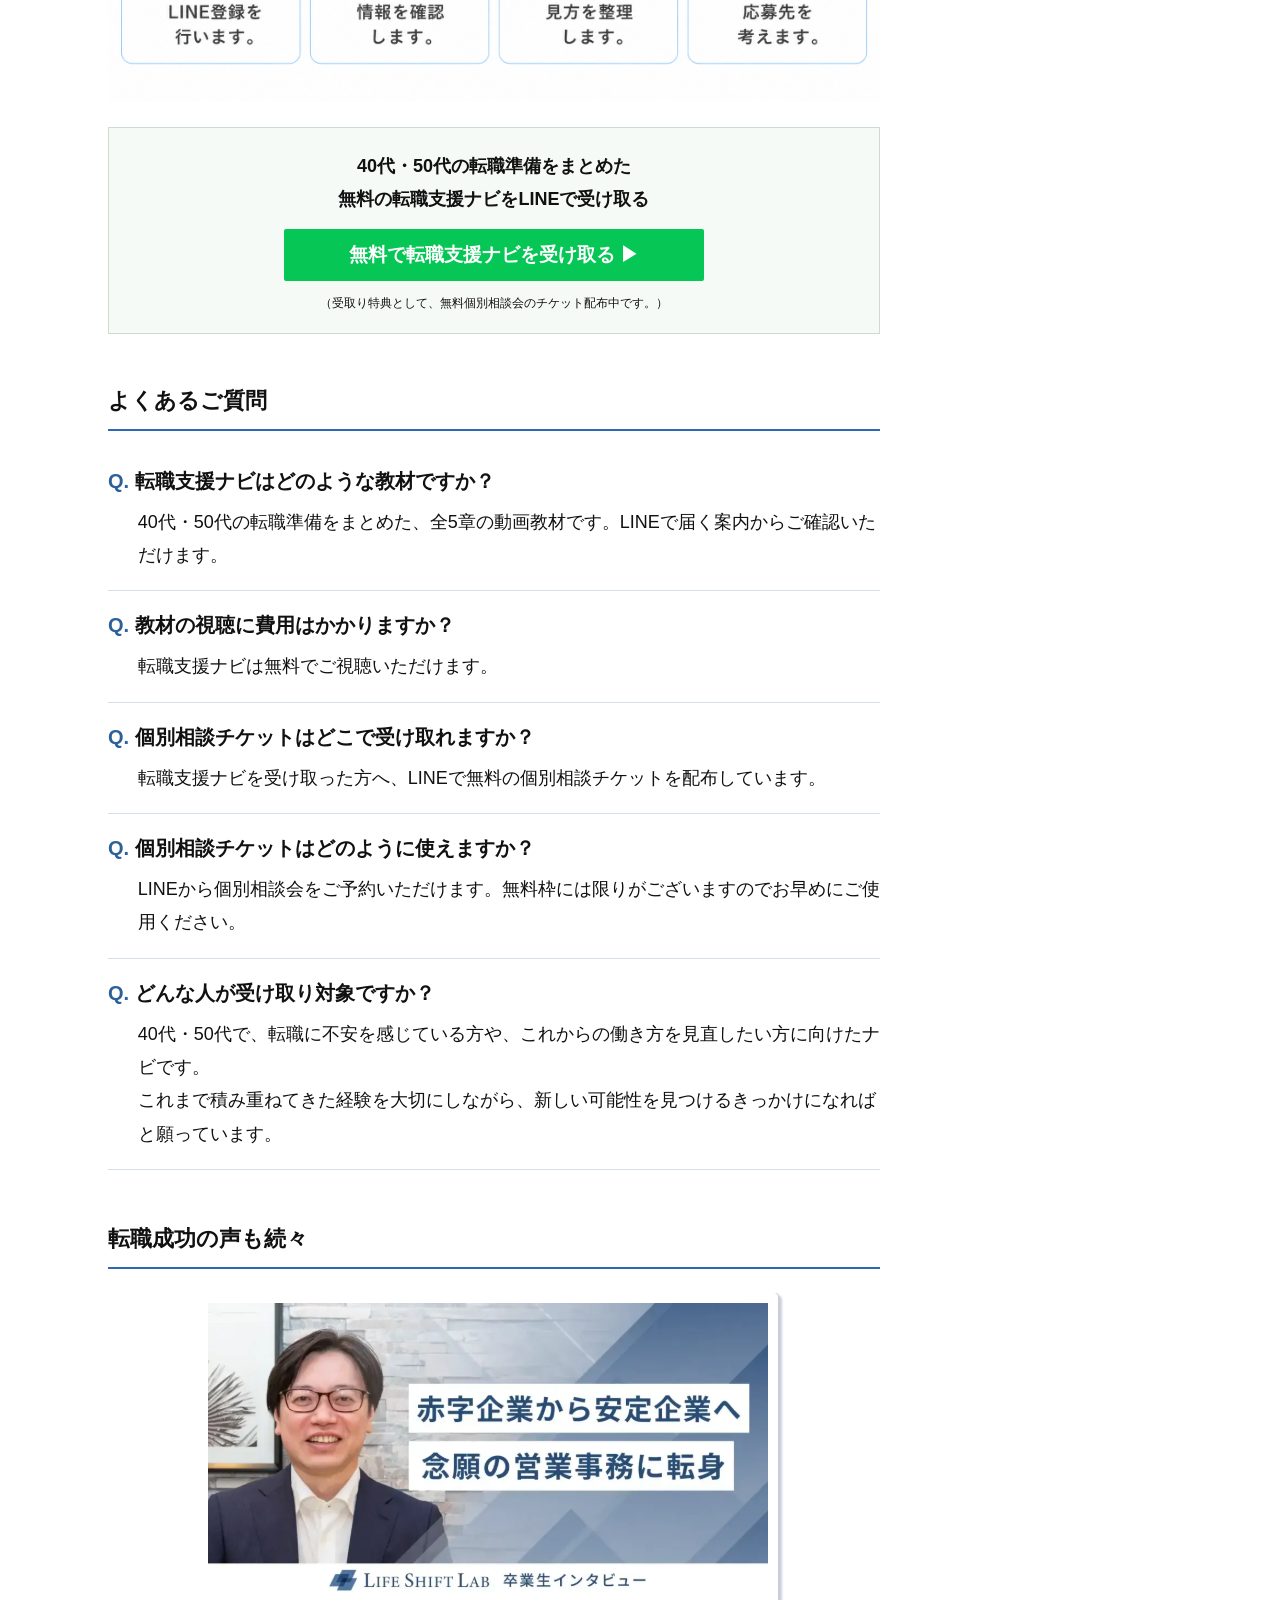
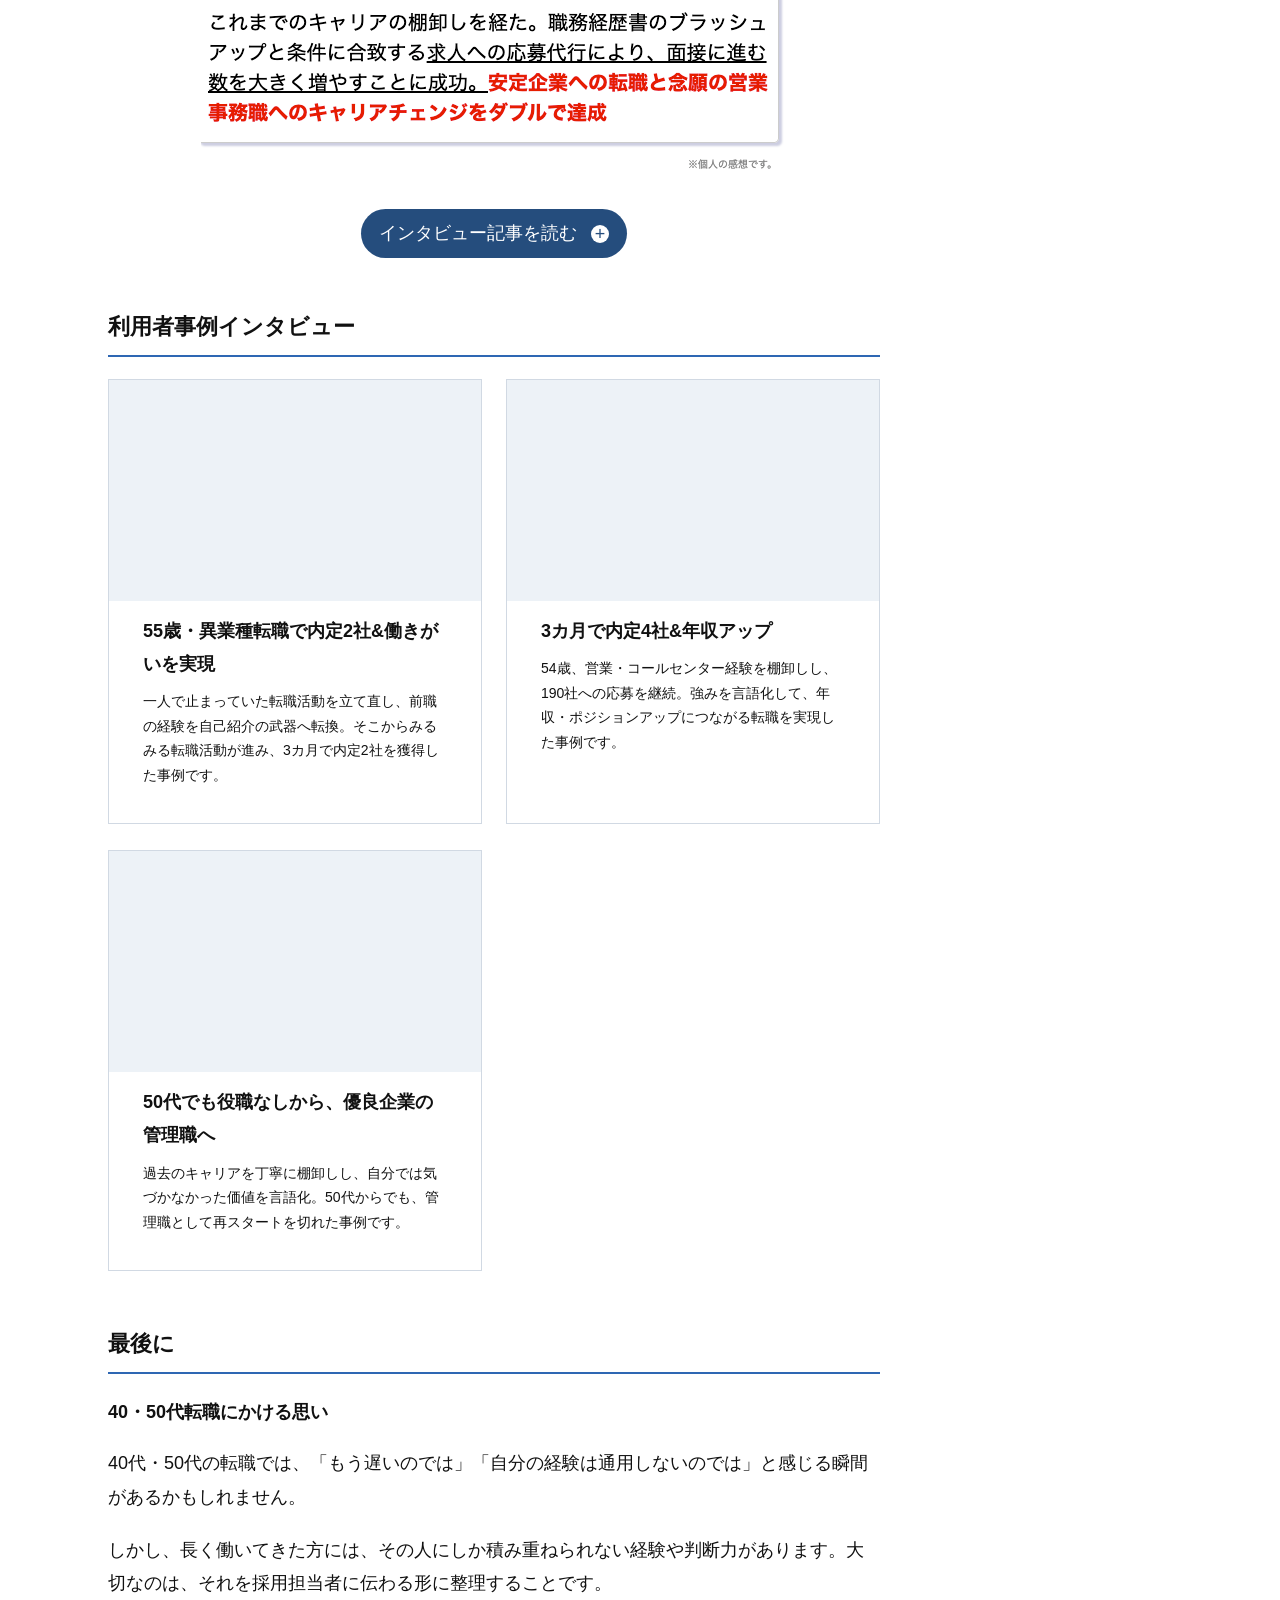
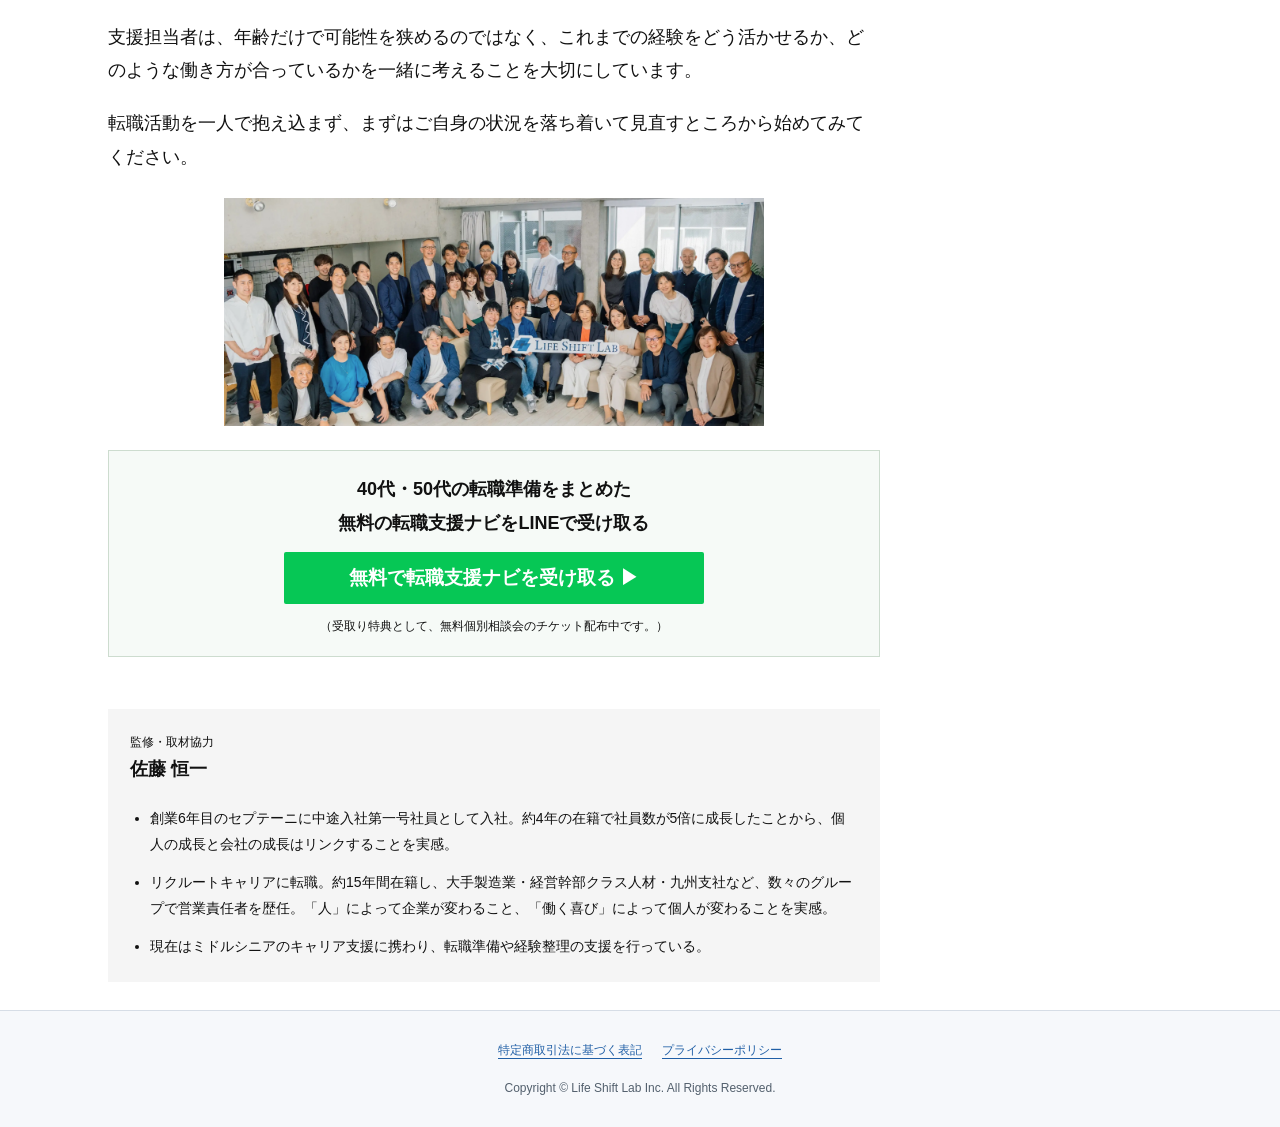
==== commit 84b8a374: "Replace comparison with latest supplied table" ====
--- a/index.html
+++ b/index.html
@@ -102,7 +102,7 @@
         <h2>転職支援ナビとは？</h2>
         <div class="comparison-text">
           <figure class="comparison-chart">
-            <img src="images/comparison-infographic-20261114-v2.png" alt="転職エージェント、ハローワークとの違い。転職エージェントと転職支援ナビの比較表。項目は主な役割、向いている人、確認できること。転職エージェントは求人紹介・応募先が決まっている人・求人企業情報、転職支援ナビは転職準備のサポート・何から始めるか迷う人・強み書類面接対策。" width="1535" height="1024">
+            <img src="images/comparison-services-20261114-v3.png" alt="転職エージェント、ハローワークとの違い。転職エージェントと転職支援ナビの比較表。項目は主な役割、向いている人、確認できること。転職エージェントは求人紹介・応募先が決まっている人・求人企業情報、転職支援ナビは転職準備のサポート・何から始めるか迷う人・強み書類面接対策。" width="1535" height="1024">
           </figure>
           <p>自分に合う仕事の軸が曖昧なまま求人を探すと、<strong>相談先や仕事選びを間違えてしまう</strong>ことも。</p>
           <p>まずは転職支援ナビで<strong>経験や希望条件を整理し、自分に合った転職の進め方</strong>を見つけましょう。</p>
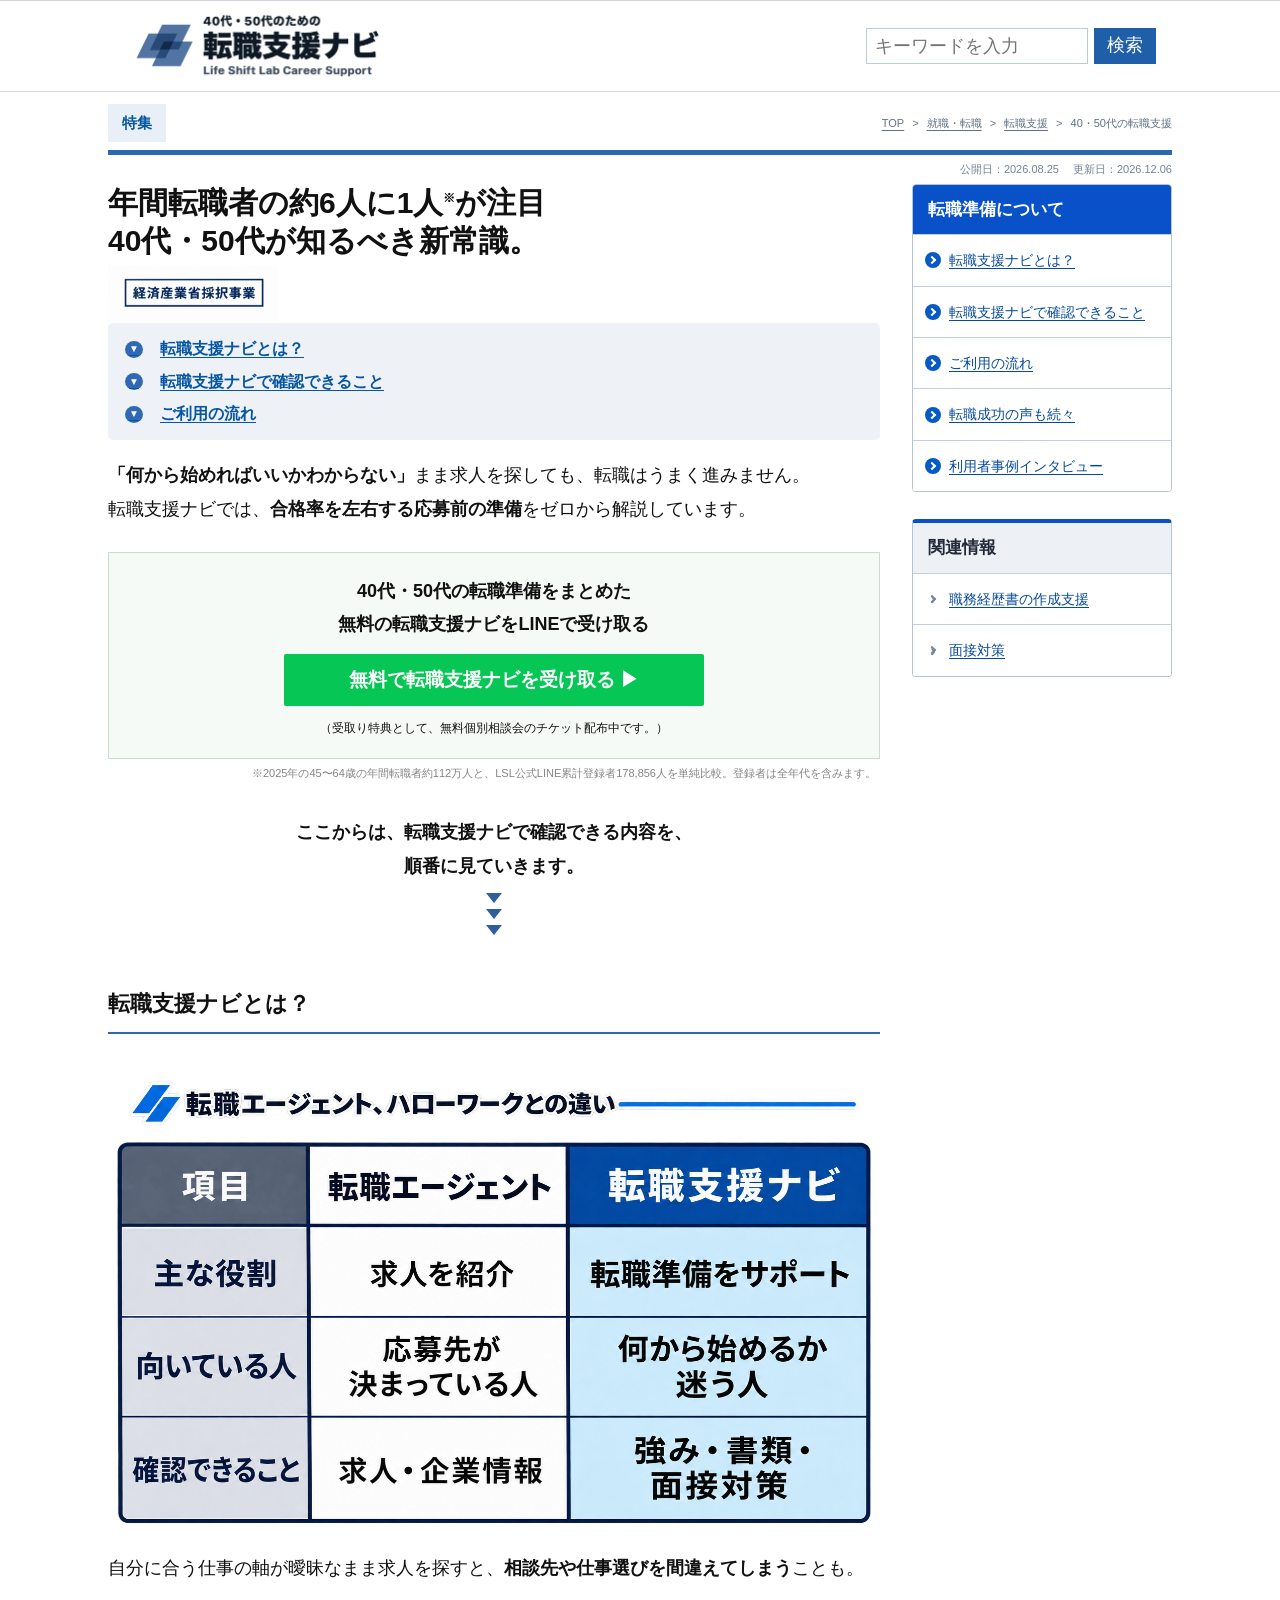
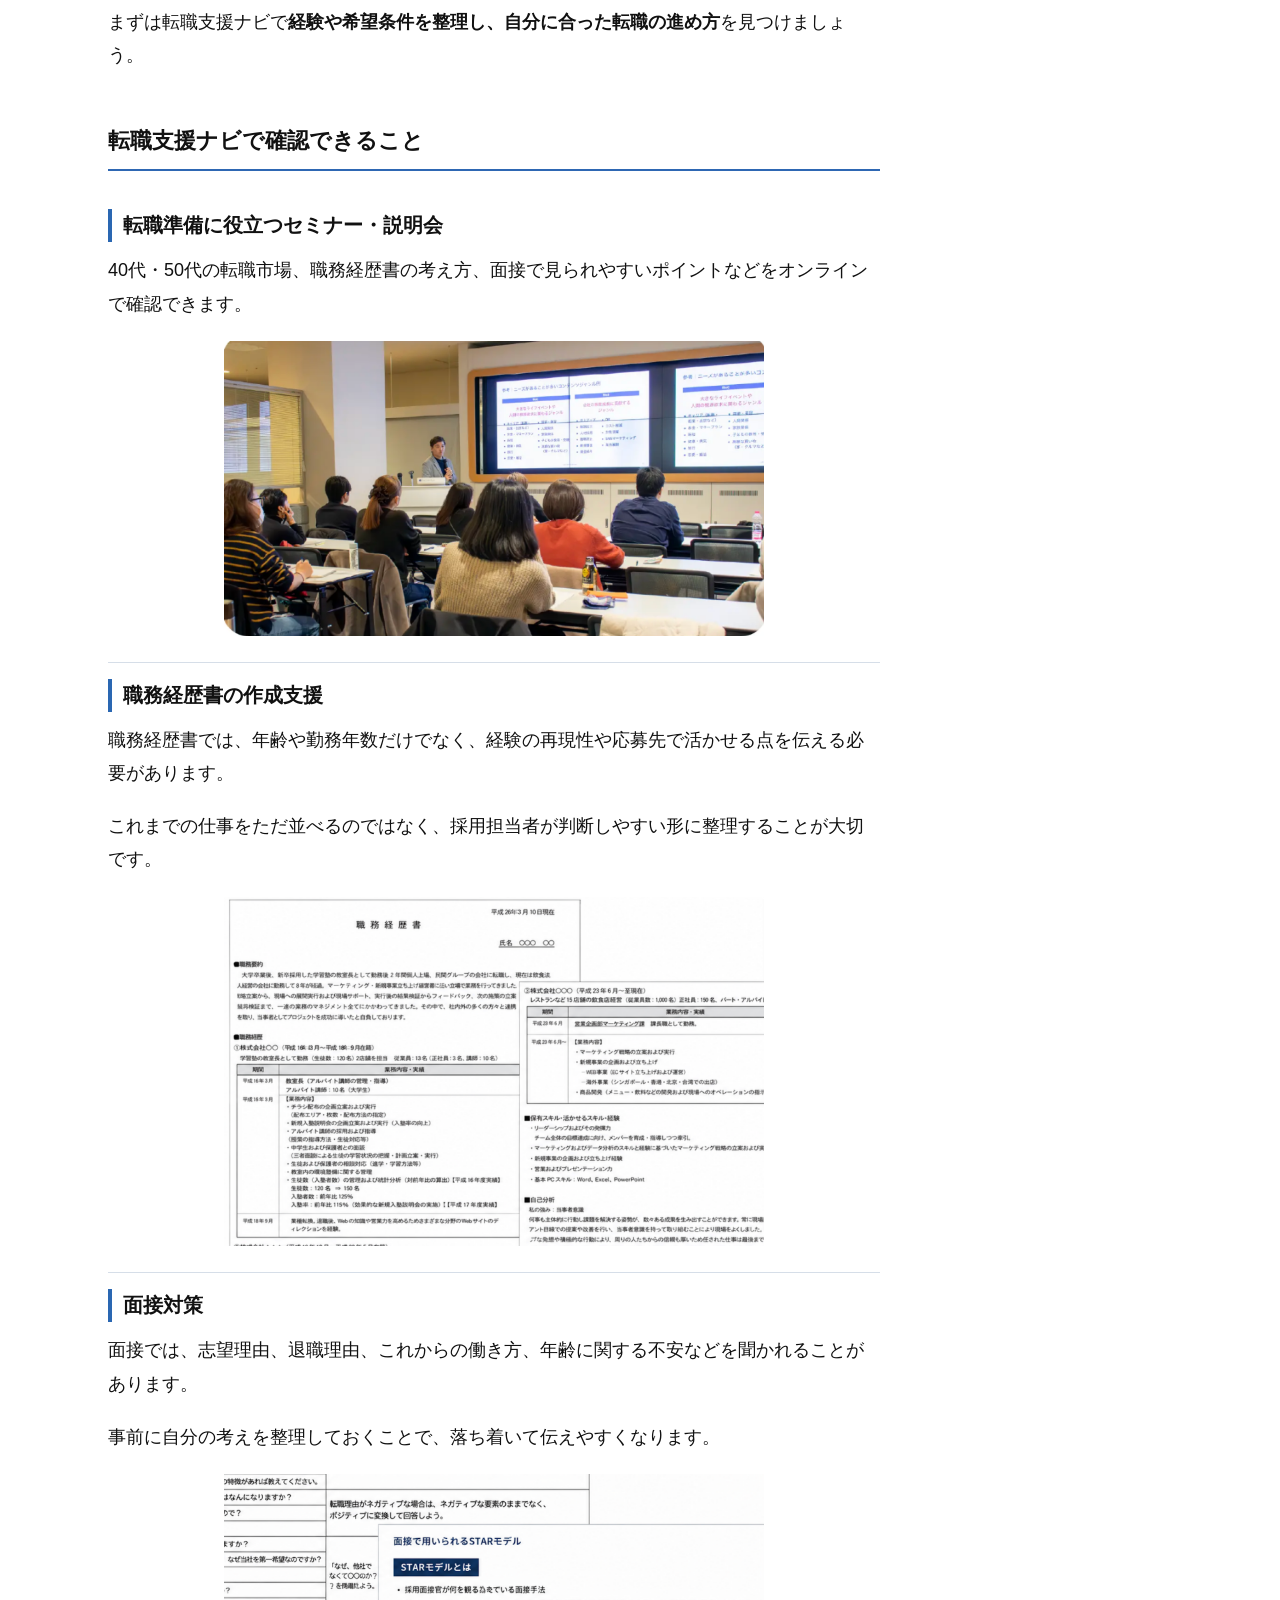
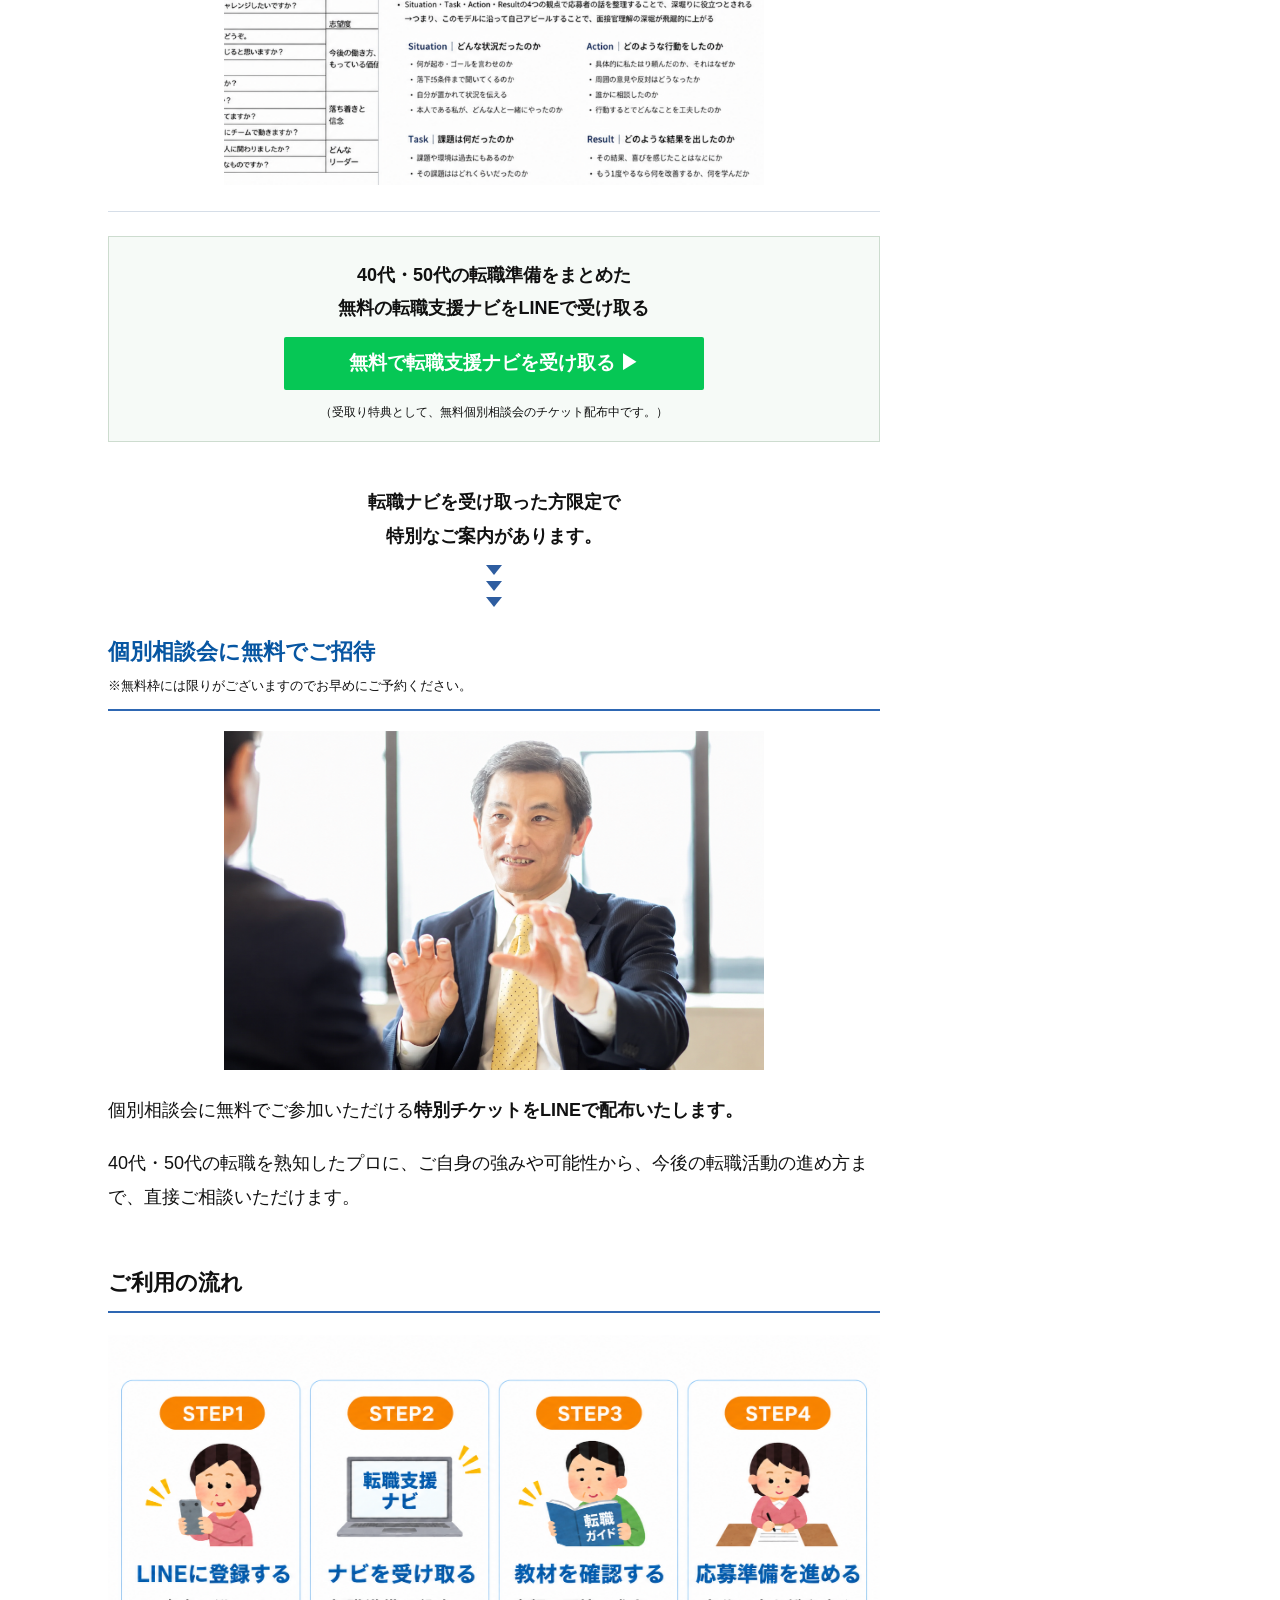
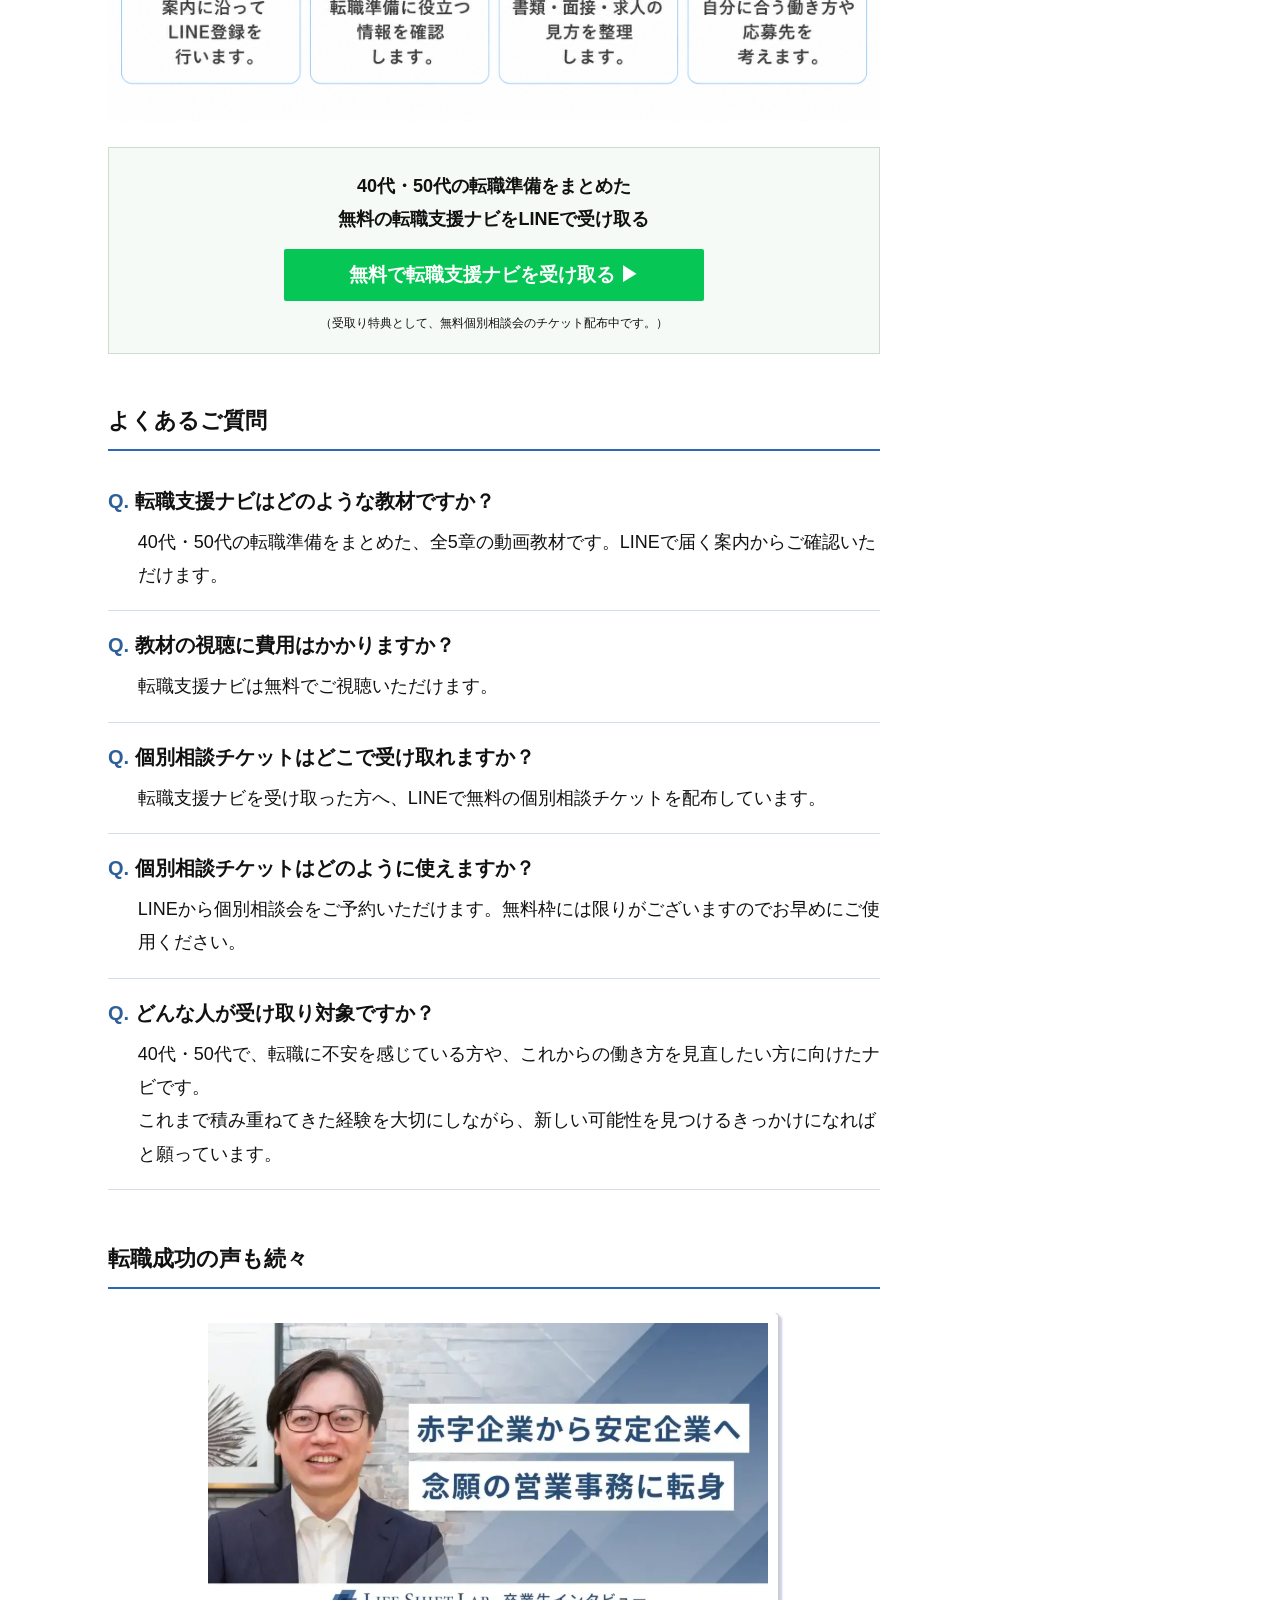
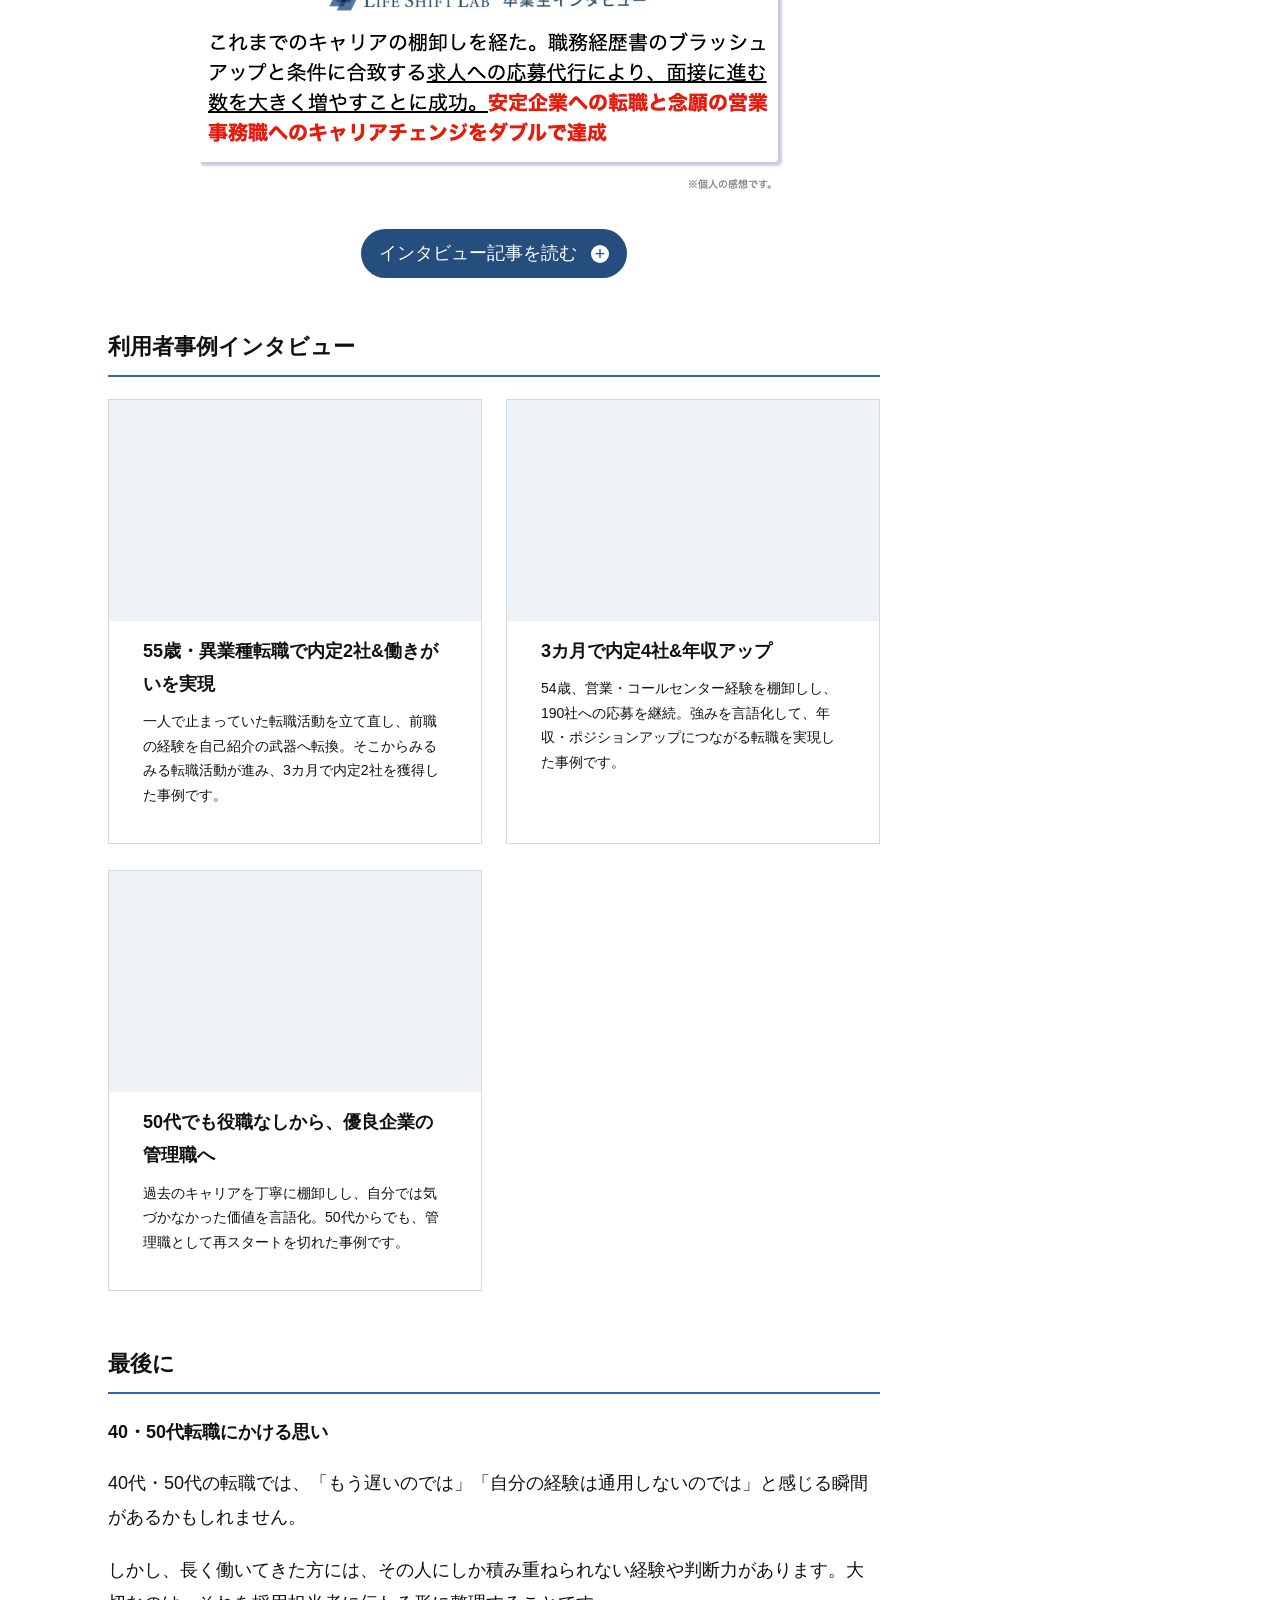
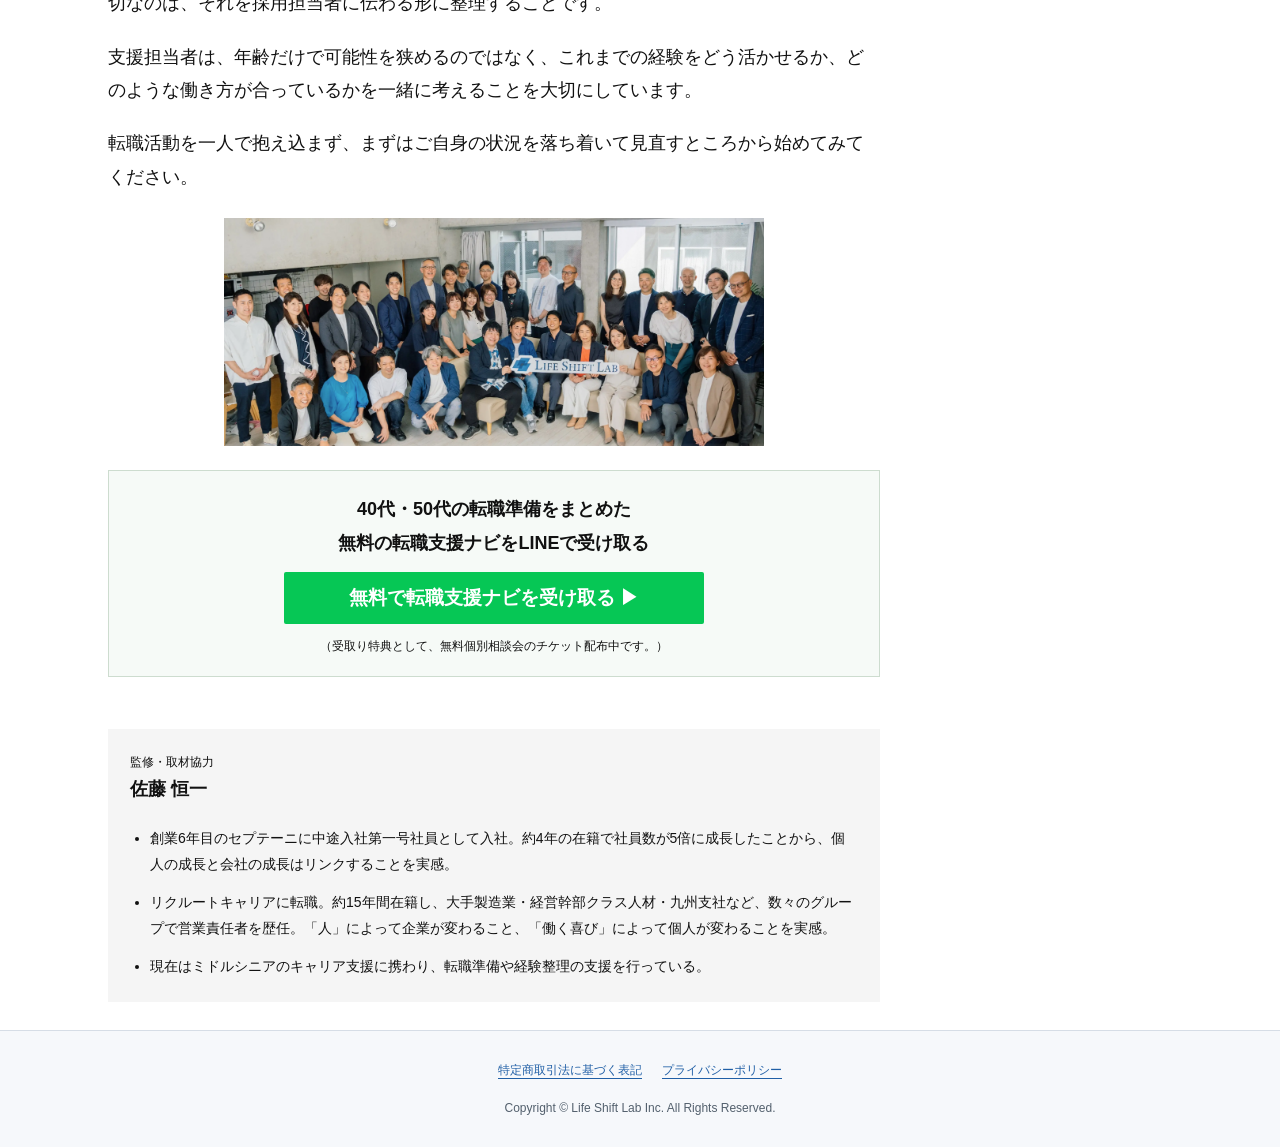
==== commit ed34b003: "Leave one line of space below comparison image" ====
--- a/index.html
+++ b/index.html
@@ -12,7 +12,7 @@
   <meta name="viewport" content="width=device-width, initial-scale=1">
   <title>40代・50代のための転職支援ナビ</title>
   <meta name="description" content="40代・50代の転職に不安を感じている方へ。求人を探す前に知っておきたい、就職支援と転職準備の進め方を紹介します。">
-  <link rel="stylesheet" href="style.css?v=20261114-comparison-gap">
+  <link rel="stylesheet" href="style.css?v=20261114-comparison-line-gap">
 </head>
 <body>
   <script async src="https://l-cv-tracking-client.vercel.app/line-ad/v1/append-ad-params.js"></script>
--- a/style.css
+++ b/style.css
@@ -1522,6 +1522,6 @@
 .article p.intro-stat-note{text-align:right}
 
 /* Tighten comparison spacing, including the blank strip inside the image. */
-.article .comparison-text .comparison-chart{margin-bottom:4px;overflow:hidden}
+.article .comparison-text .comparison-chart{margin-bottom:24px;overflow:hidden}
 .article .comparison-text .comparison-chart img{margin-bottom:-5.5%;clip-path:inset(0 0 8% 0)}
 .article .comparison-text .comparison-chart+p{margin-top:0}
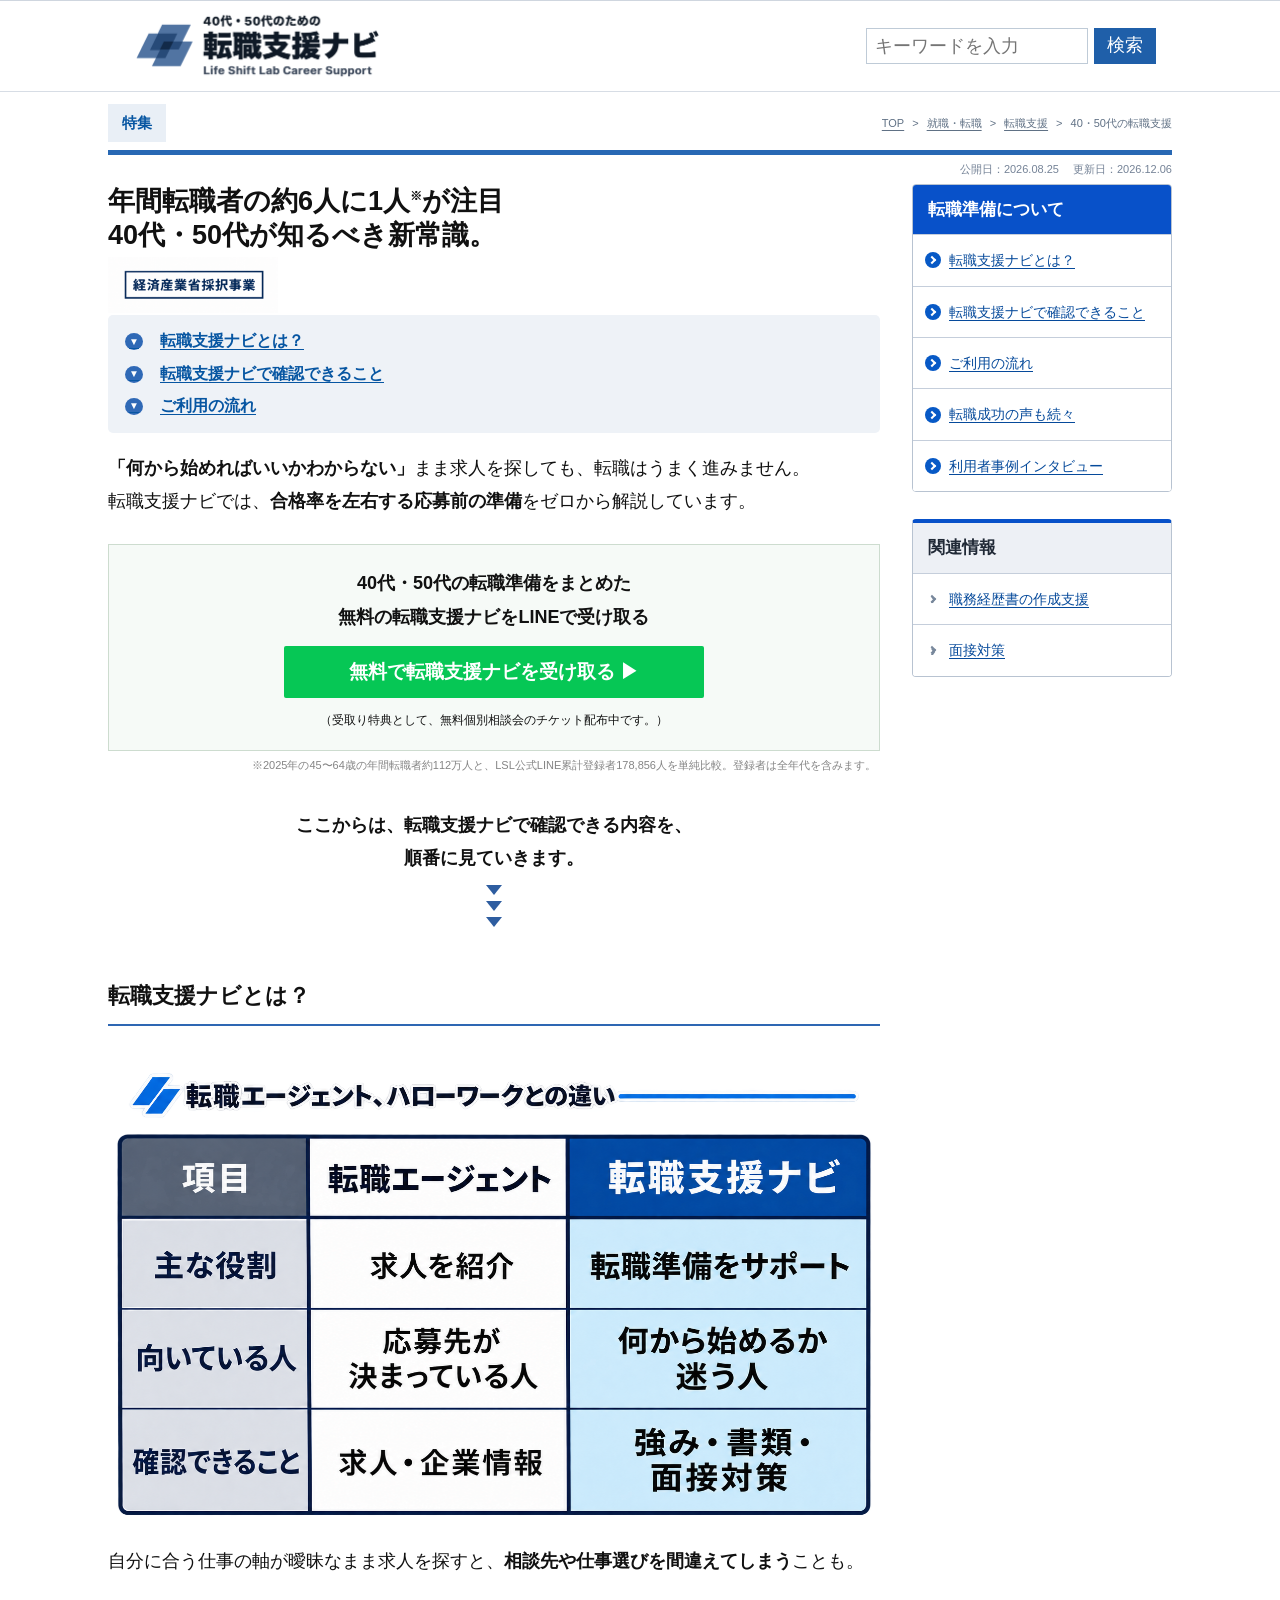
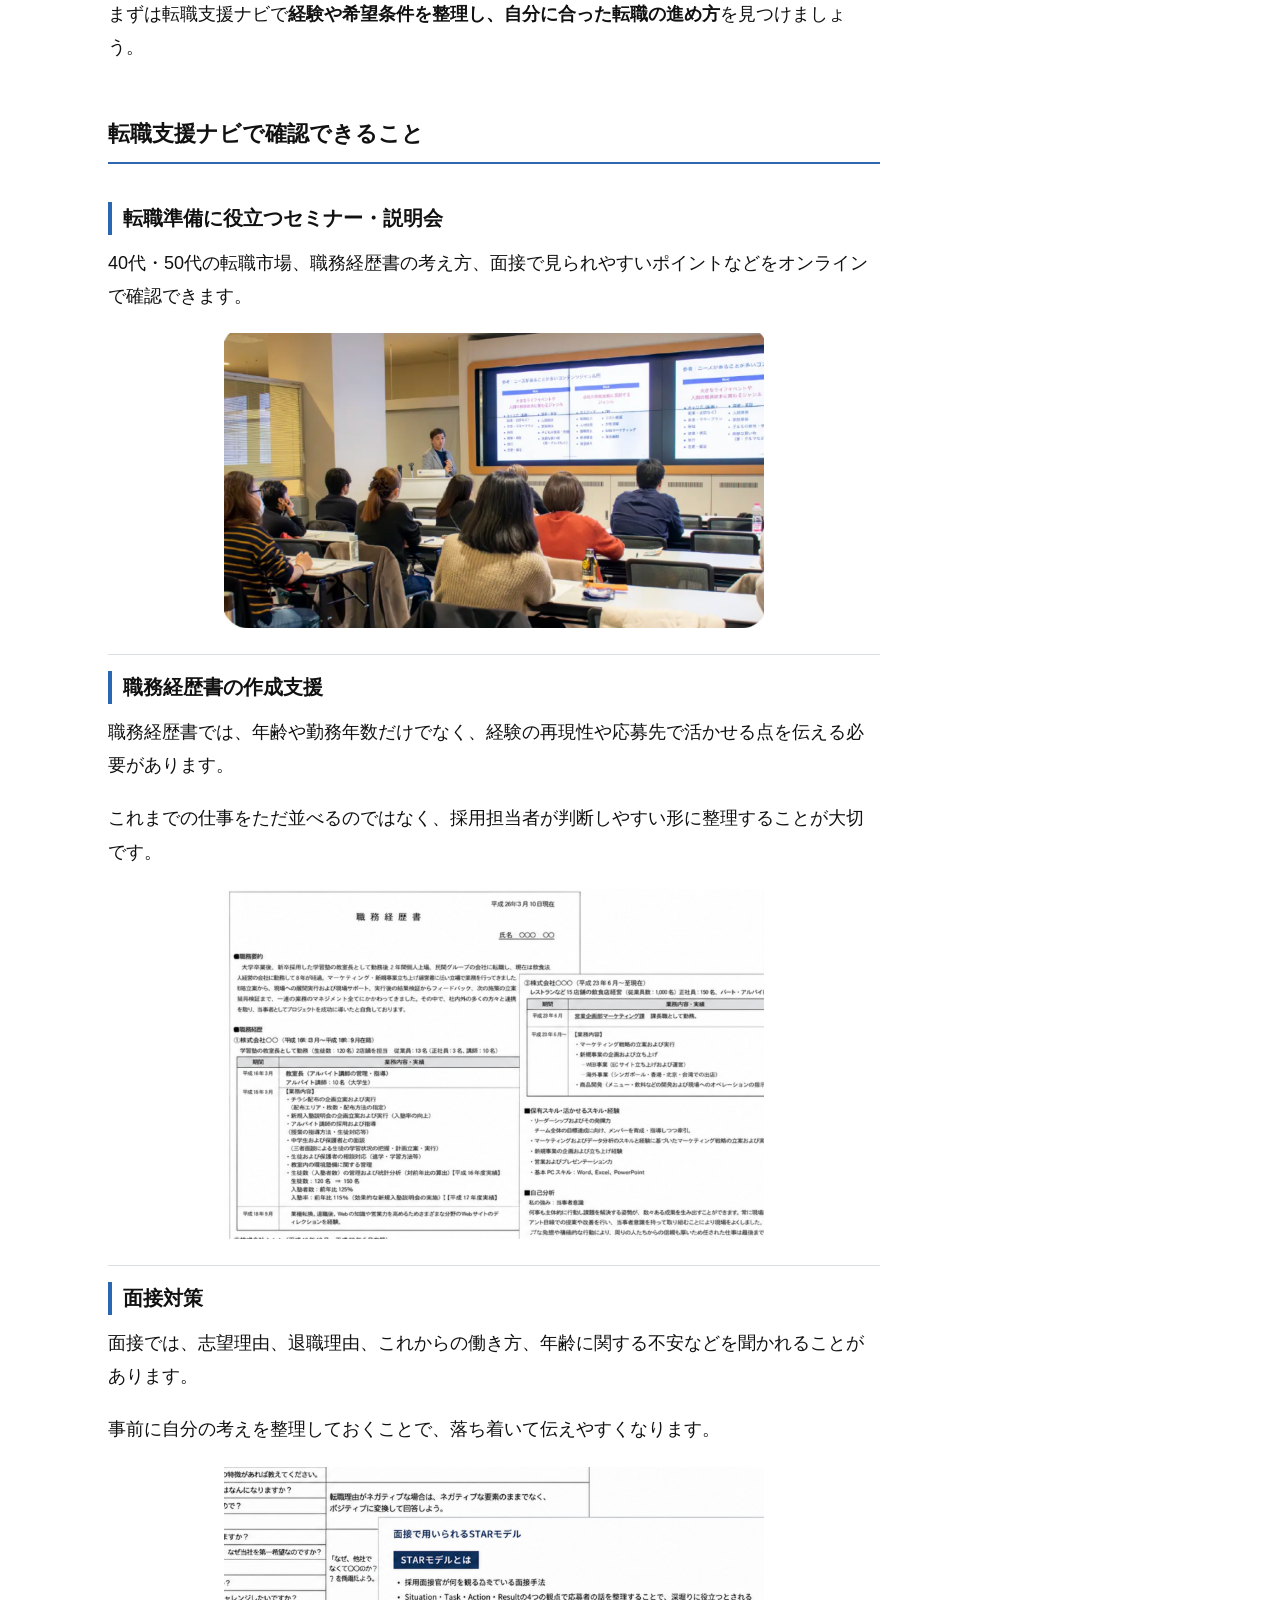
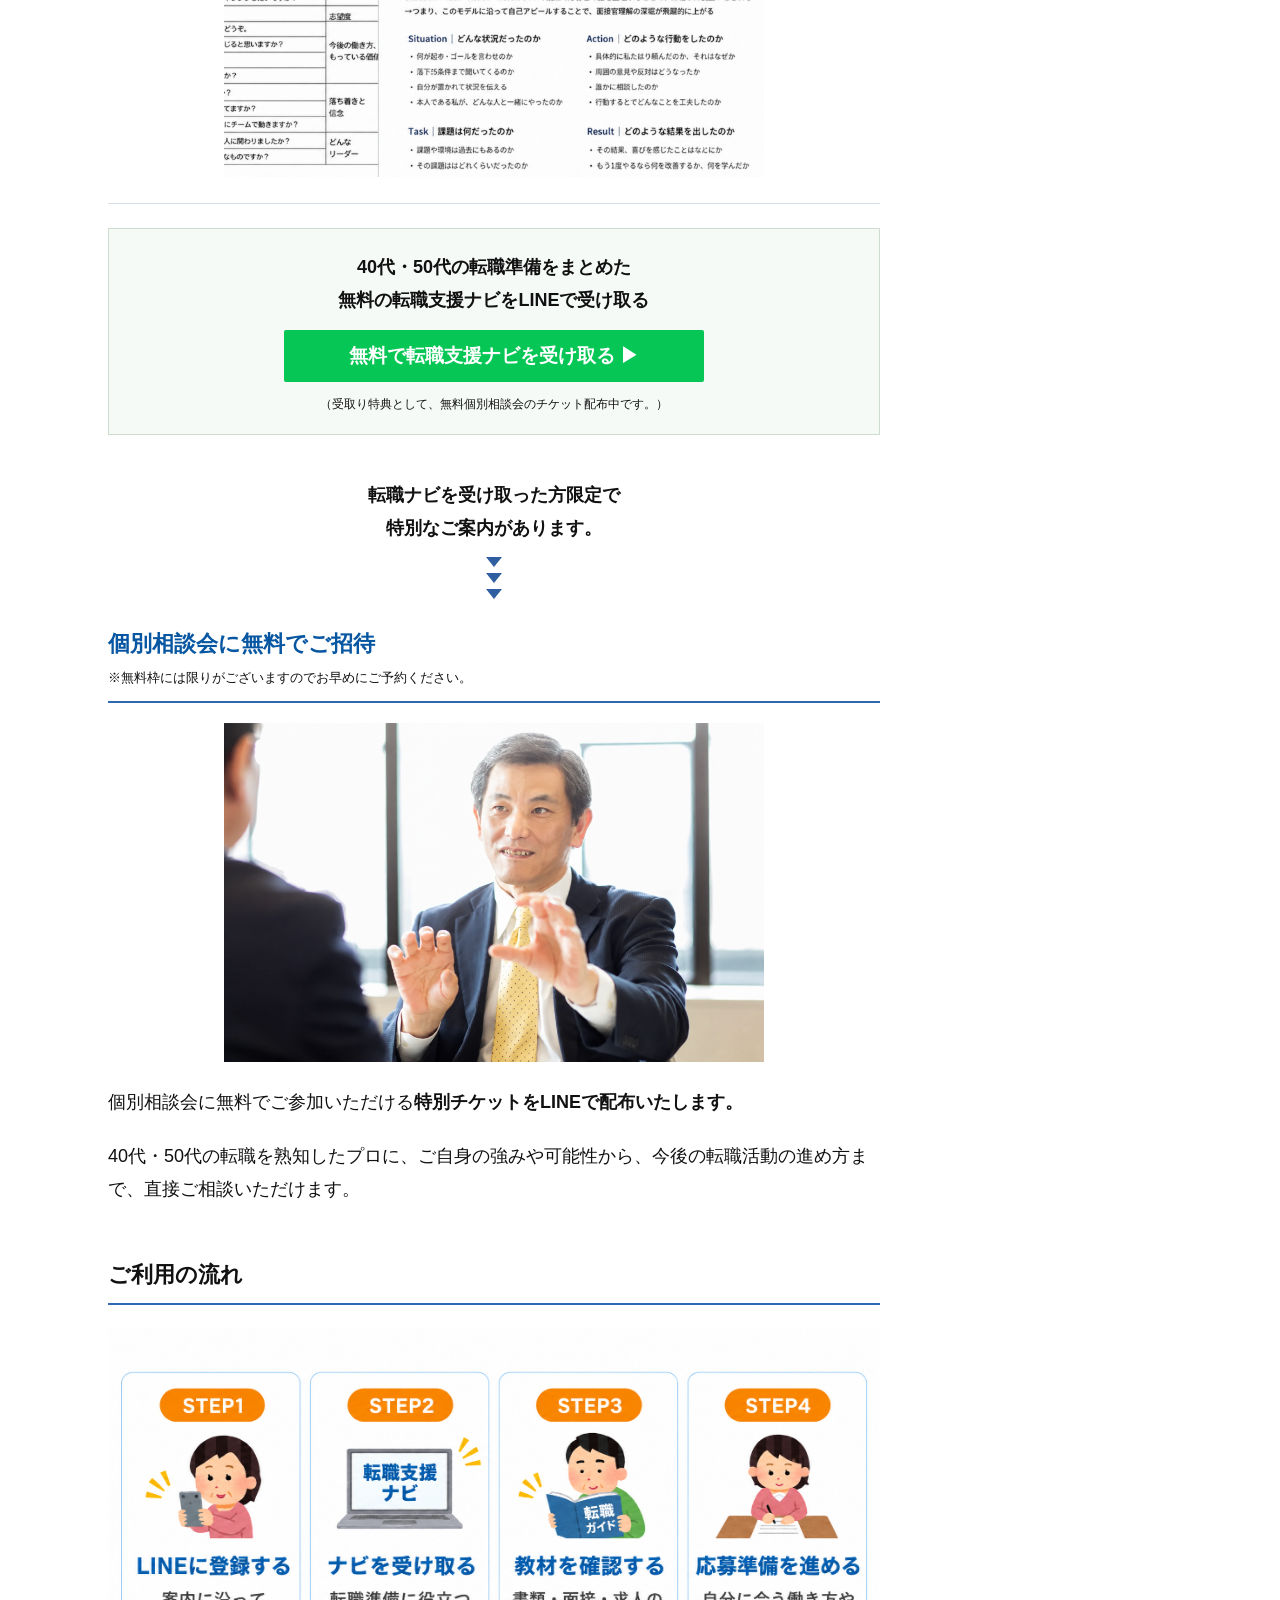
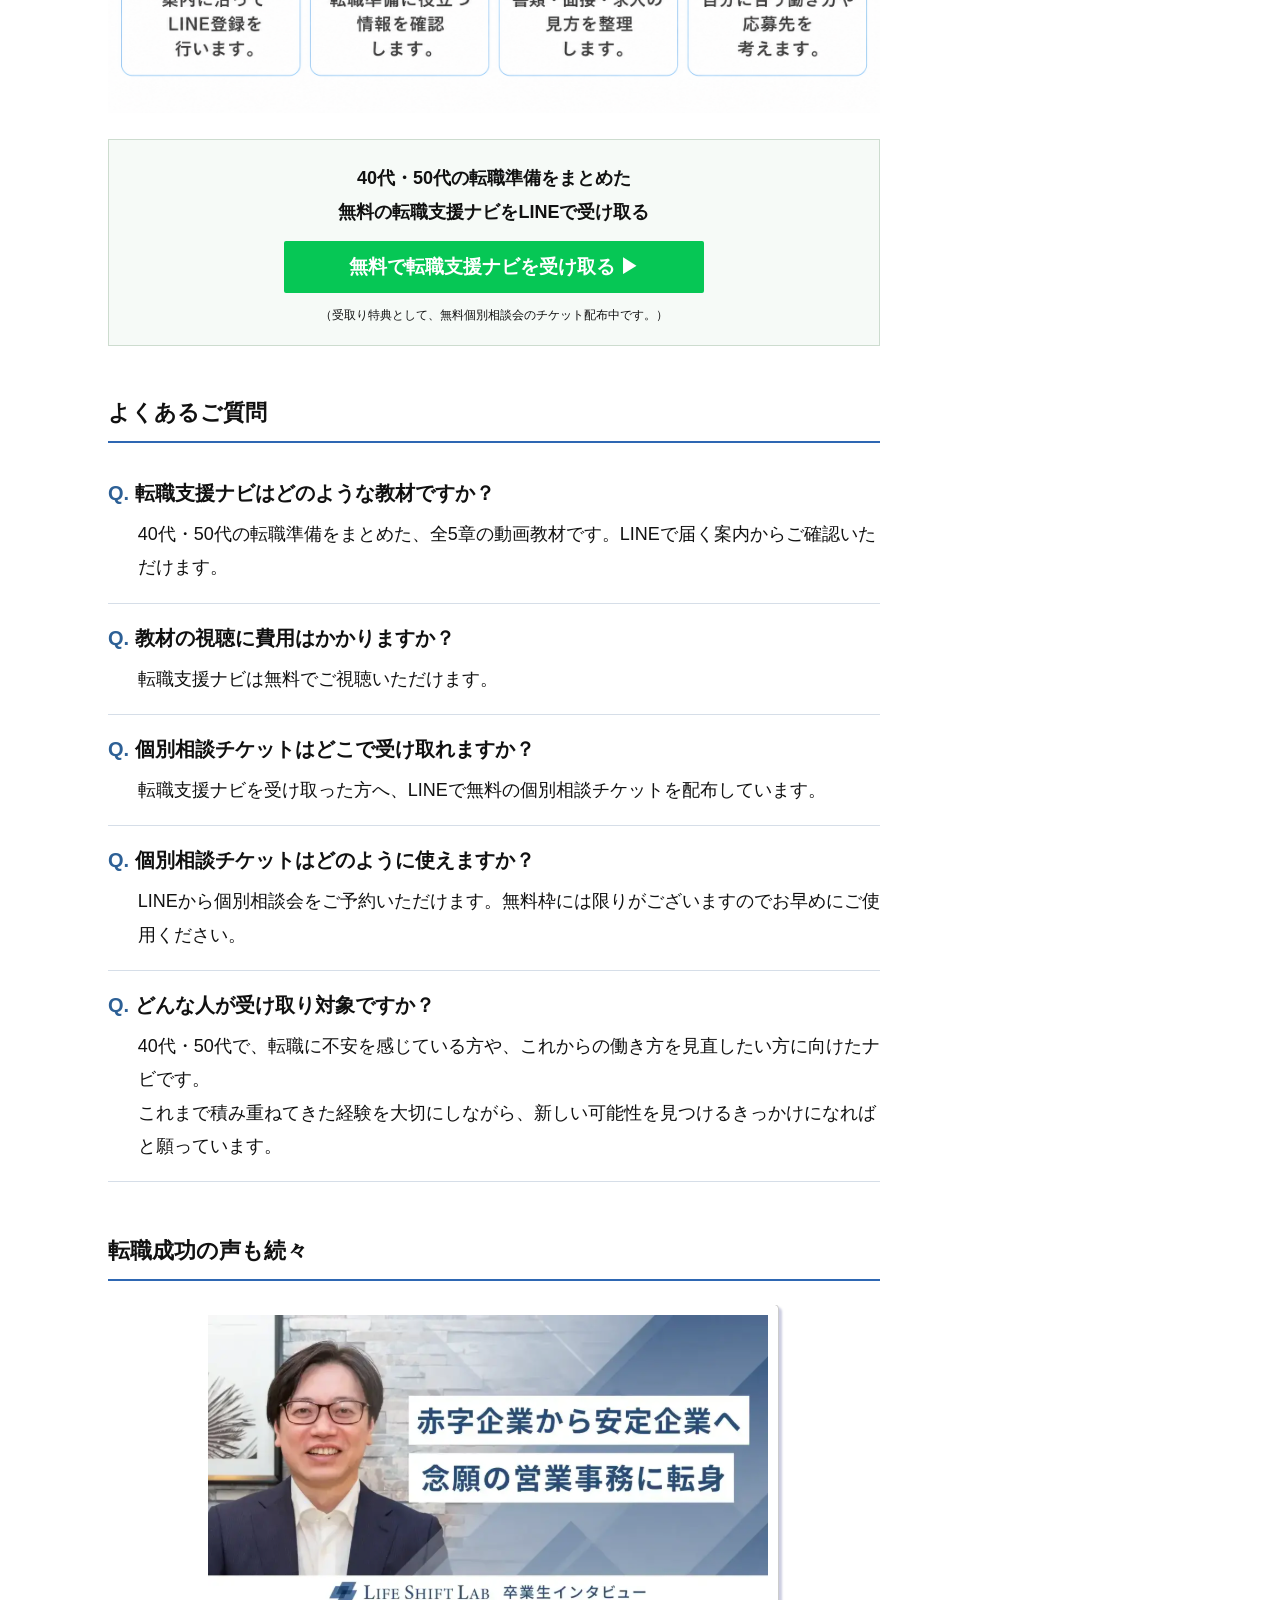
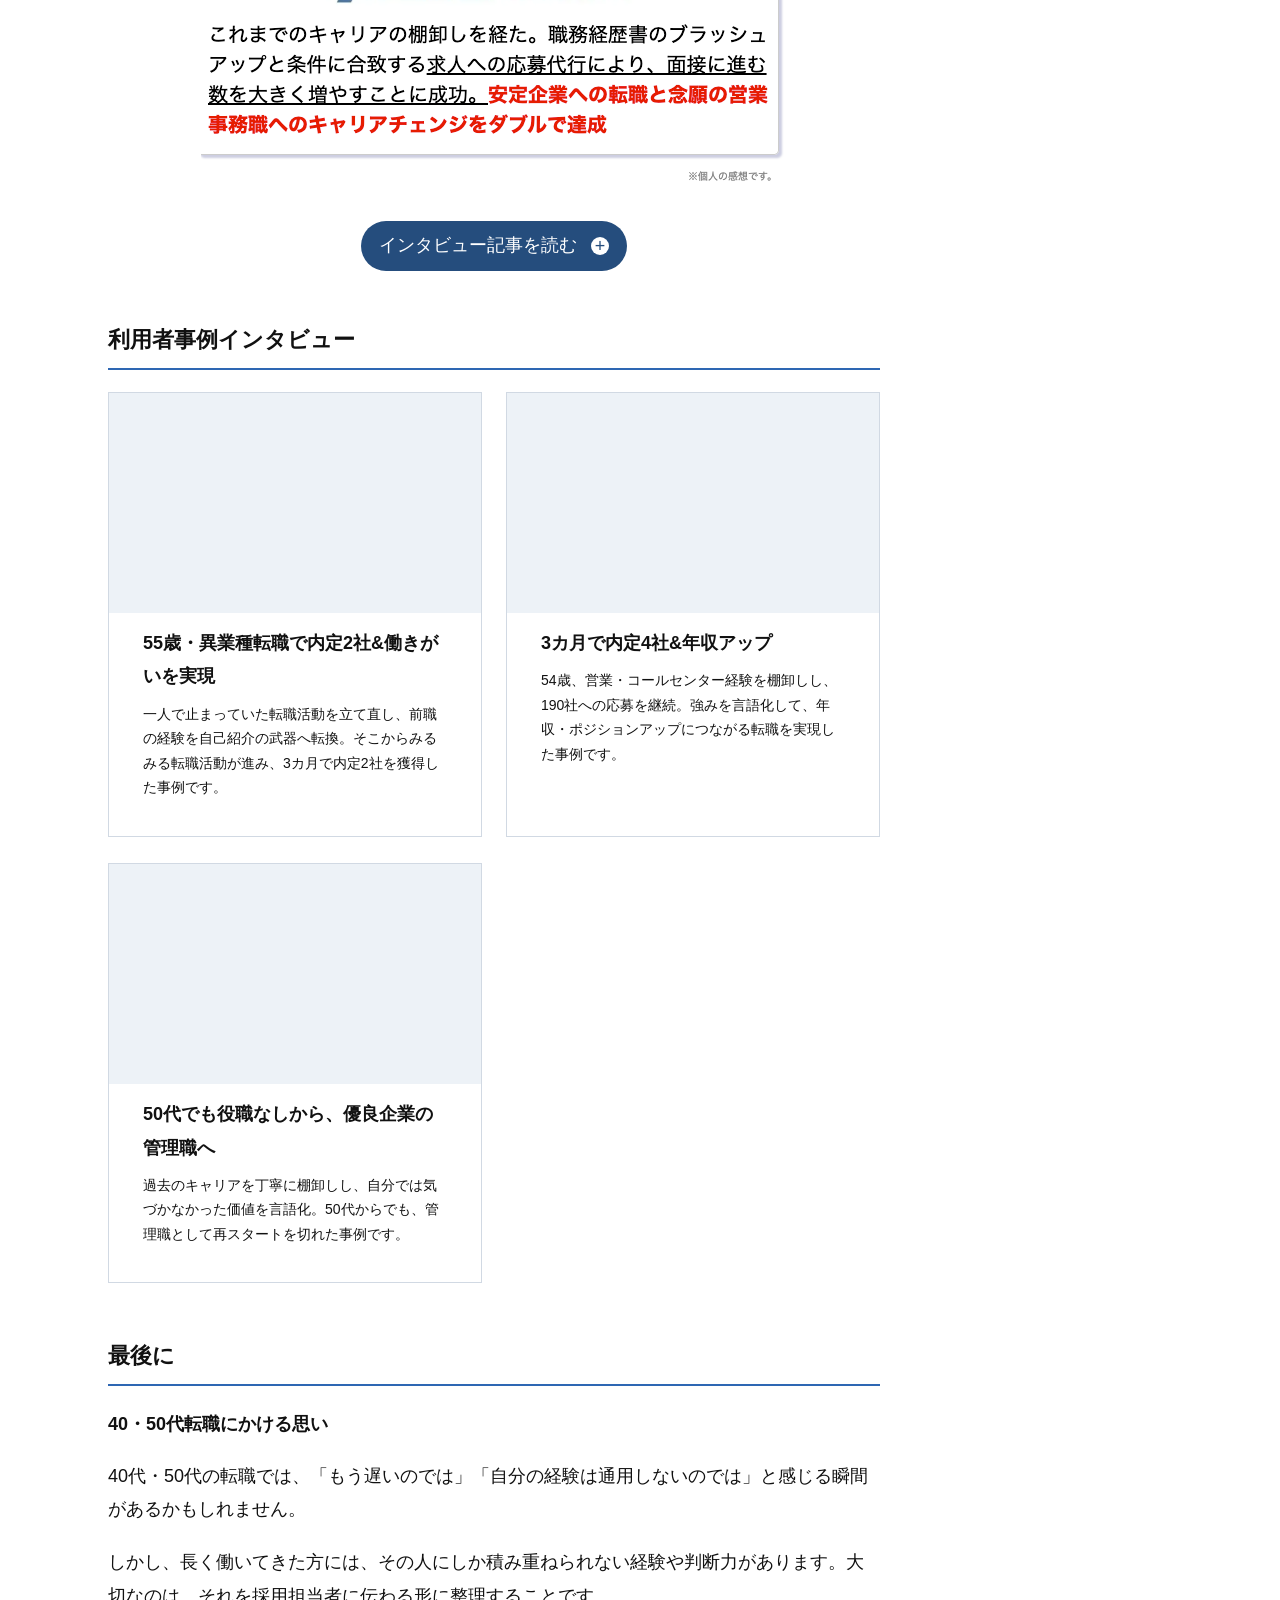
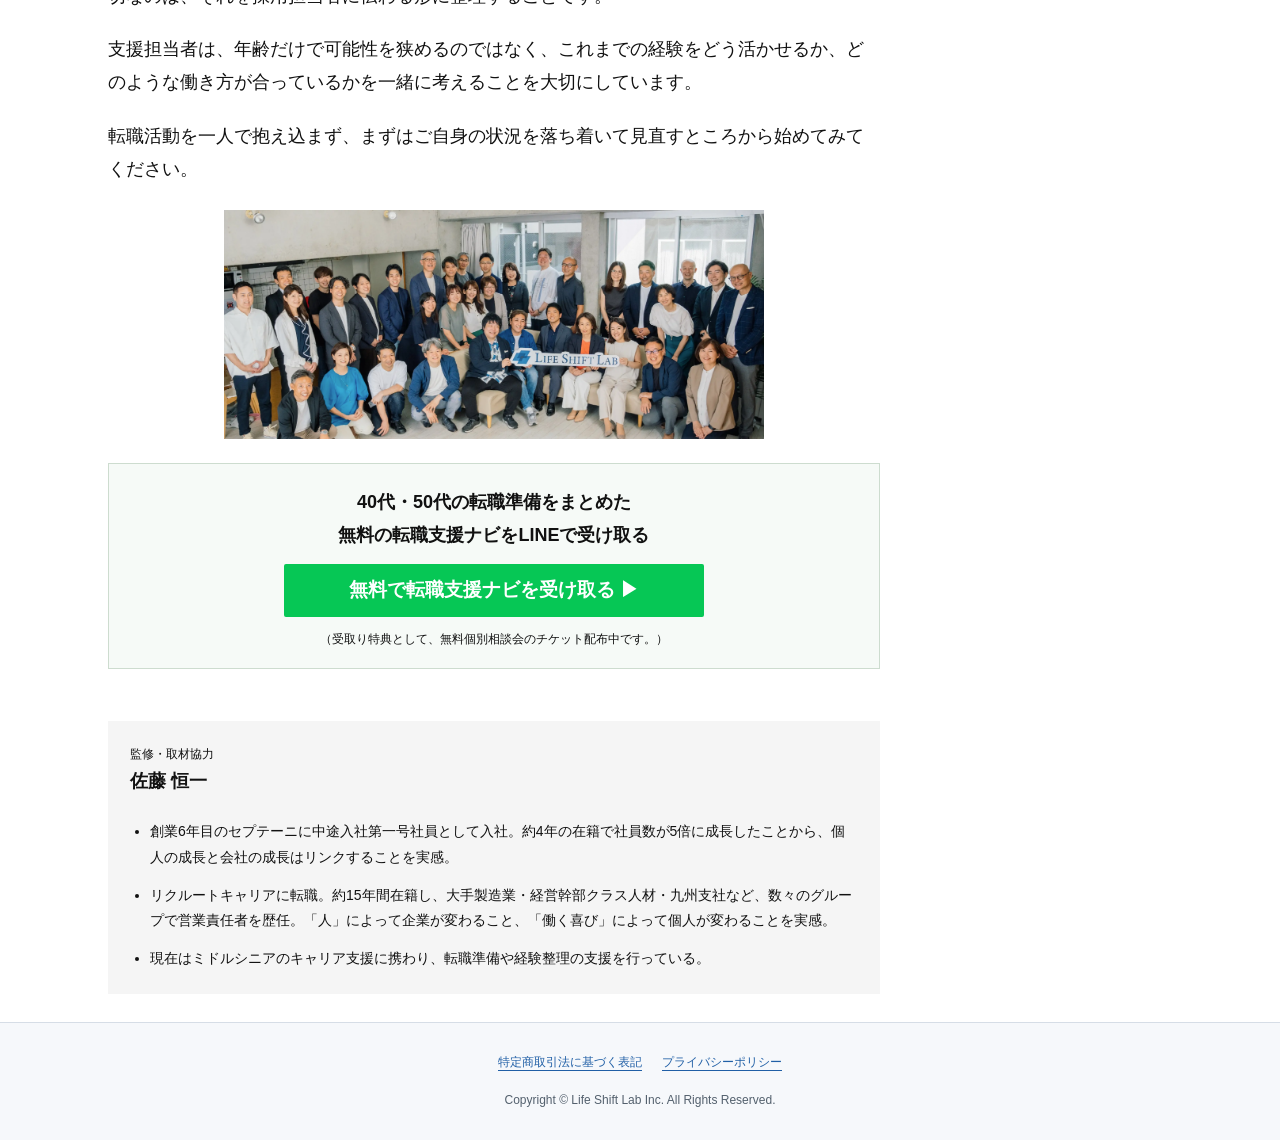
==== commit ed956b6e: "Reduce opening headline sizes by three pixels" ====
--- a/index.html
+++ b/index.html
@@ -12,7 +12,7 @@
   <meta name="viewport" content="width=device-width, initial-scale=1">
   <title>40代・50代のための転職支援ナビ</title>
   <meta name="description" content="40代・50代の転職に不安を感じている方へ。求人を探す前に知っておきたい、就職支援と転職準備の進め方を紹介します。">
-  <link rel="stylesheet" href="style.css?v=20261114-comparison-line-gap">
+  <link rel="stylesheet" href="style.css?v=20261115-headline">
 </head>
 <body>
   <script async src="https://l-cv-tracking-client.vercel.app/line-ad/v1/append-ad-params.js"></script>
--- a/style.css
+++ b/style.css
@@ -1525,3 +1525,7 @@
 .article .comparison-text .comparison-chart{margin-bottom:24px;overflow:hidden}
 .article .comparison-text .comparison-chart img{margin-bottom:-5.5%;clip-path:inset(0 0 8% 0)}
 .article .comparison-text .comparison-chart+p{margin-top:0}
+
+/* Reduce the two opening headline lines by 3px. */
+.article .intro-main-title .intro-stat-line,.article .intro-main-title .intro-guide-name{font-size:27px}
+@media(max-width:540px){.article .intro-main-title .intro-stat-line,.article .intro-main-title .intro-guide-name{font-size:23px}}
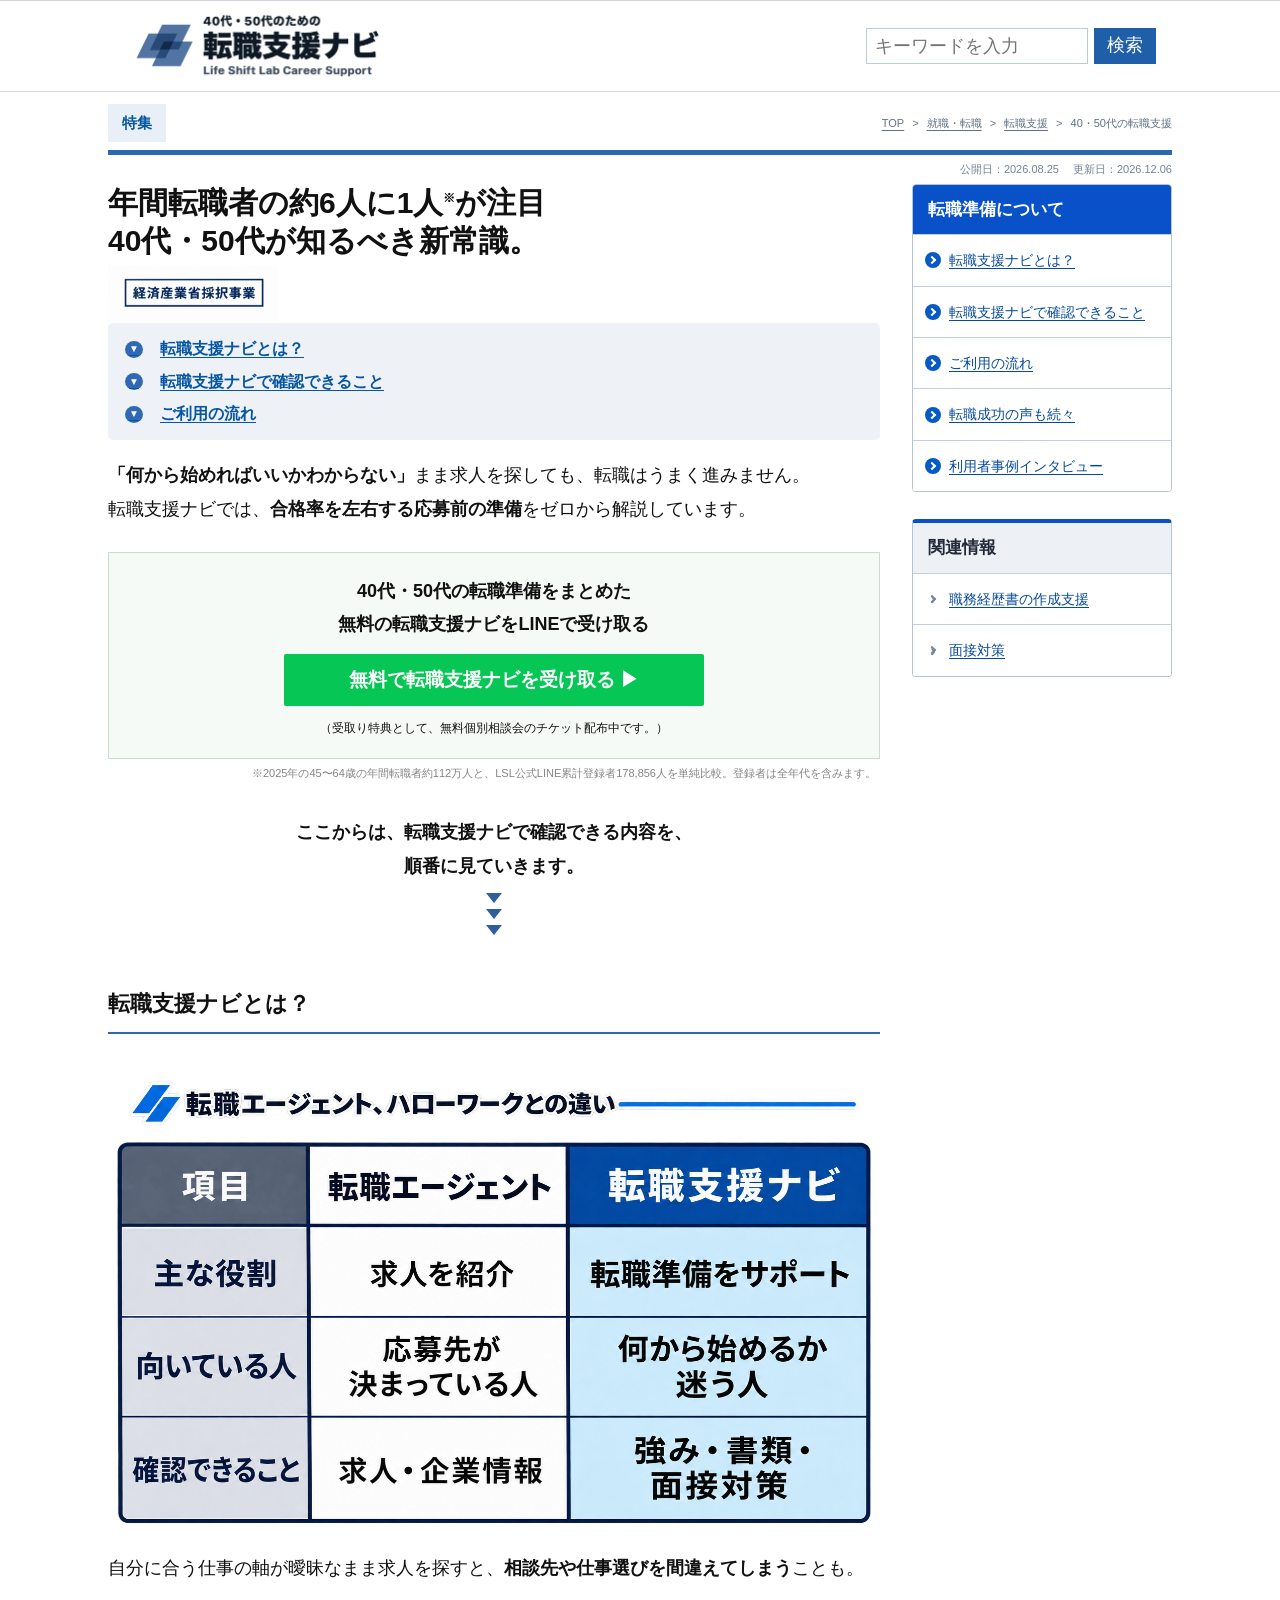
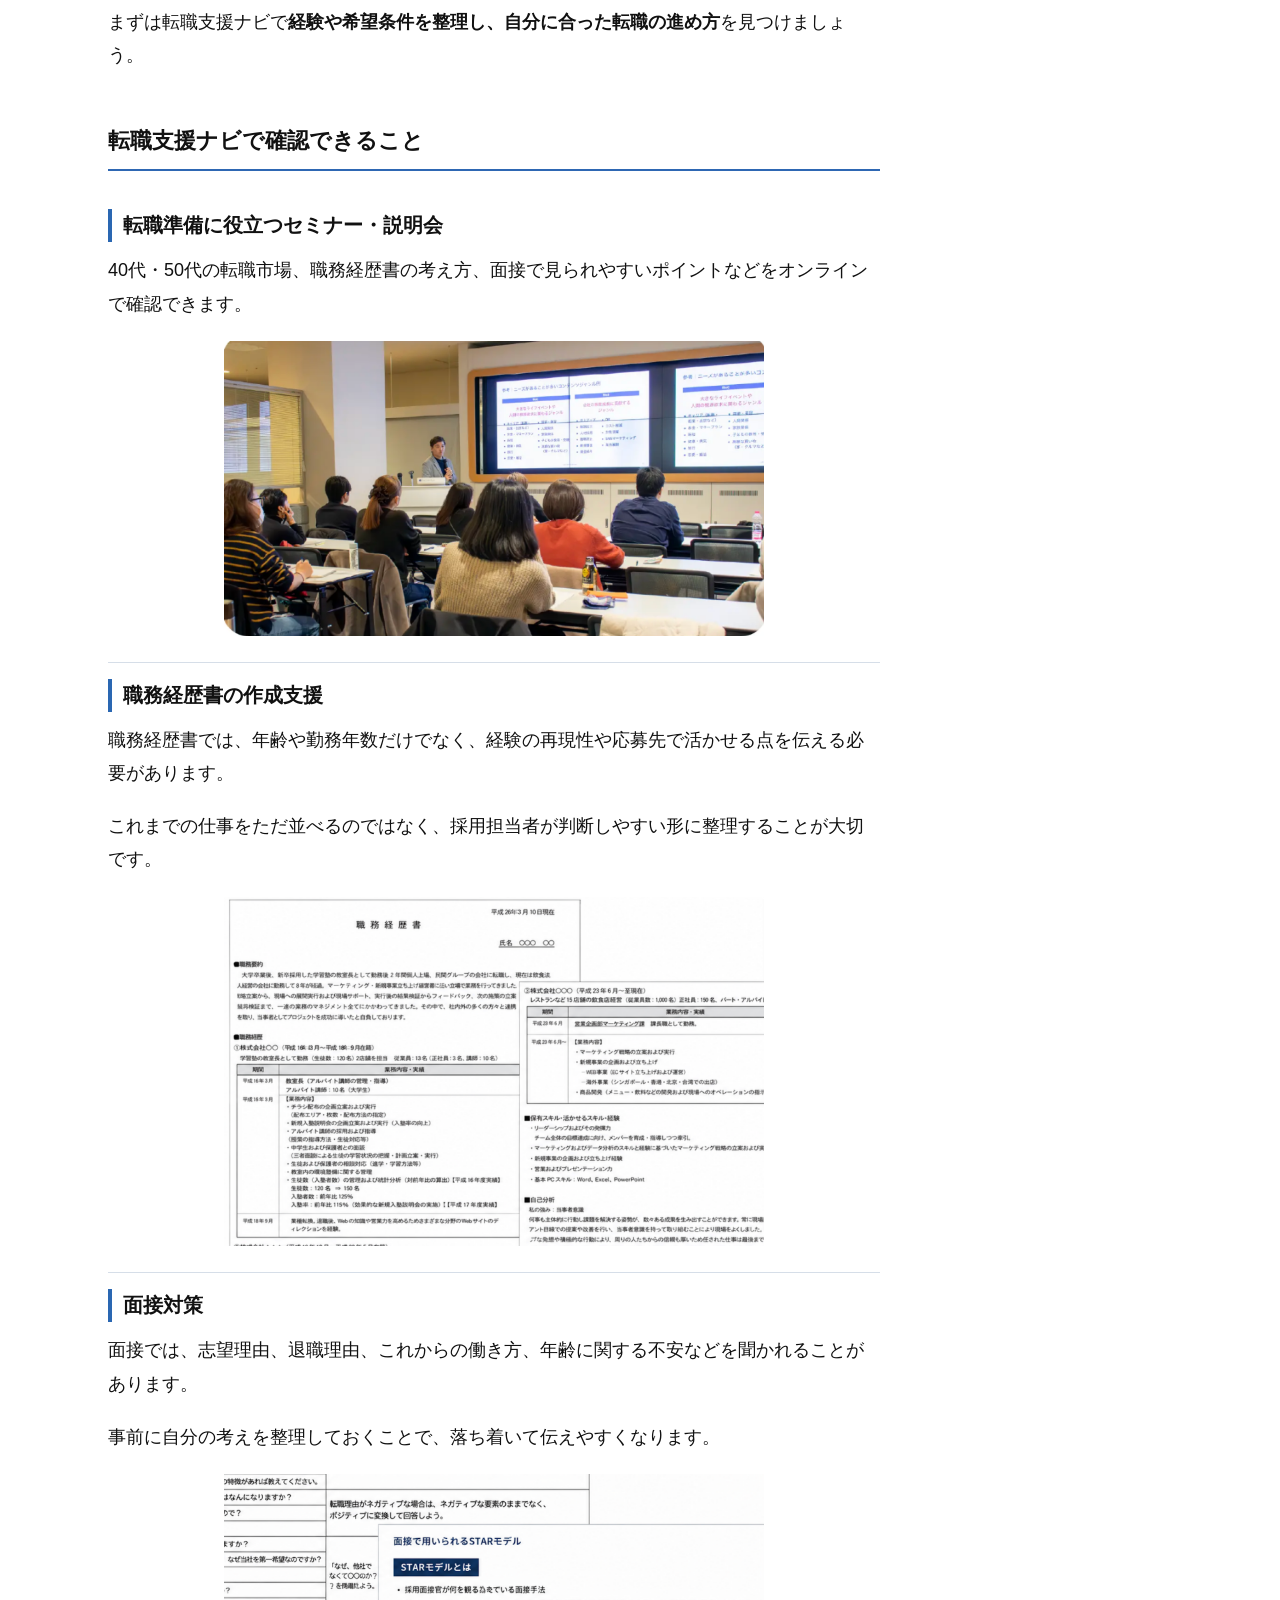
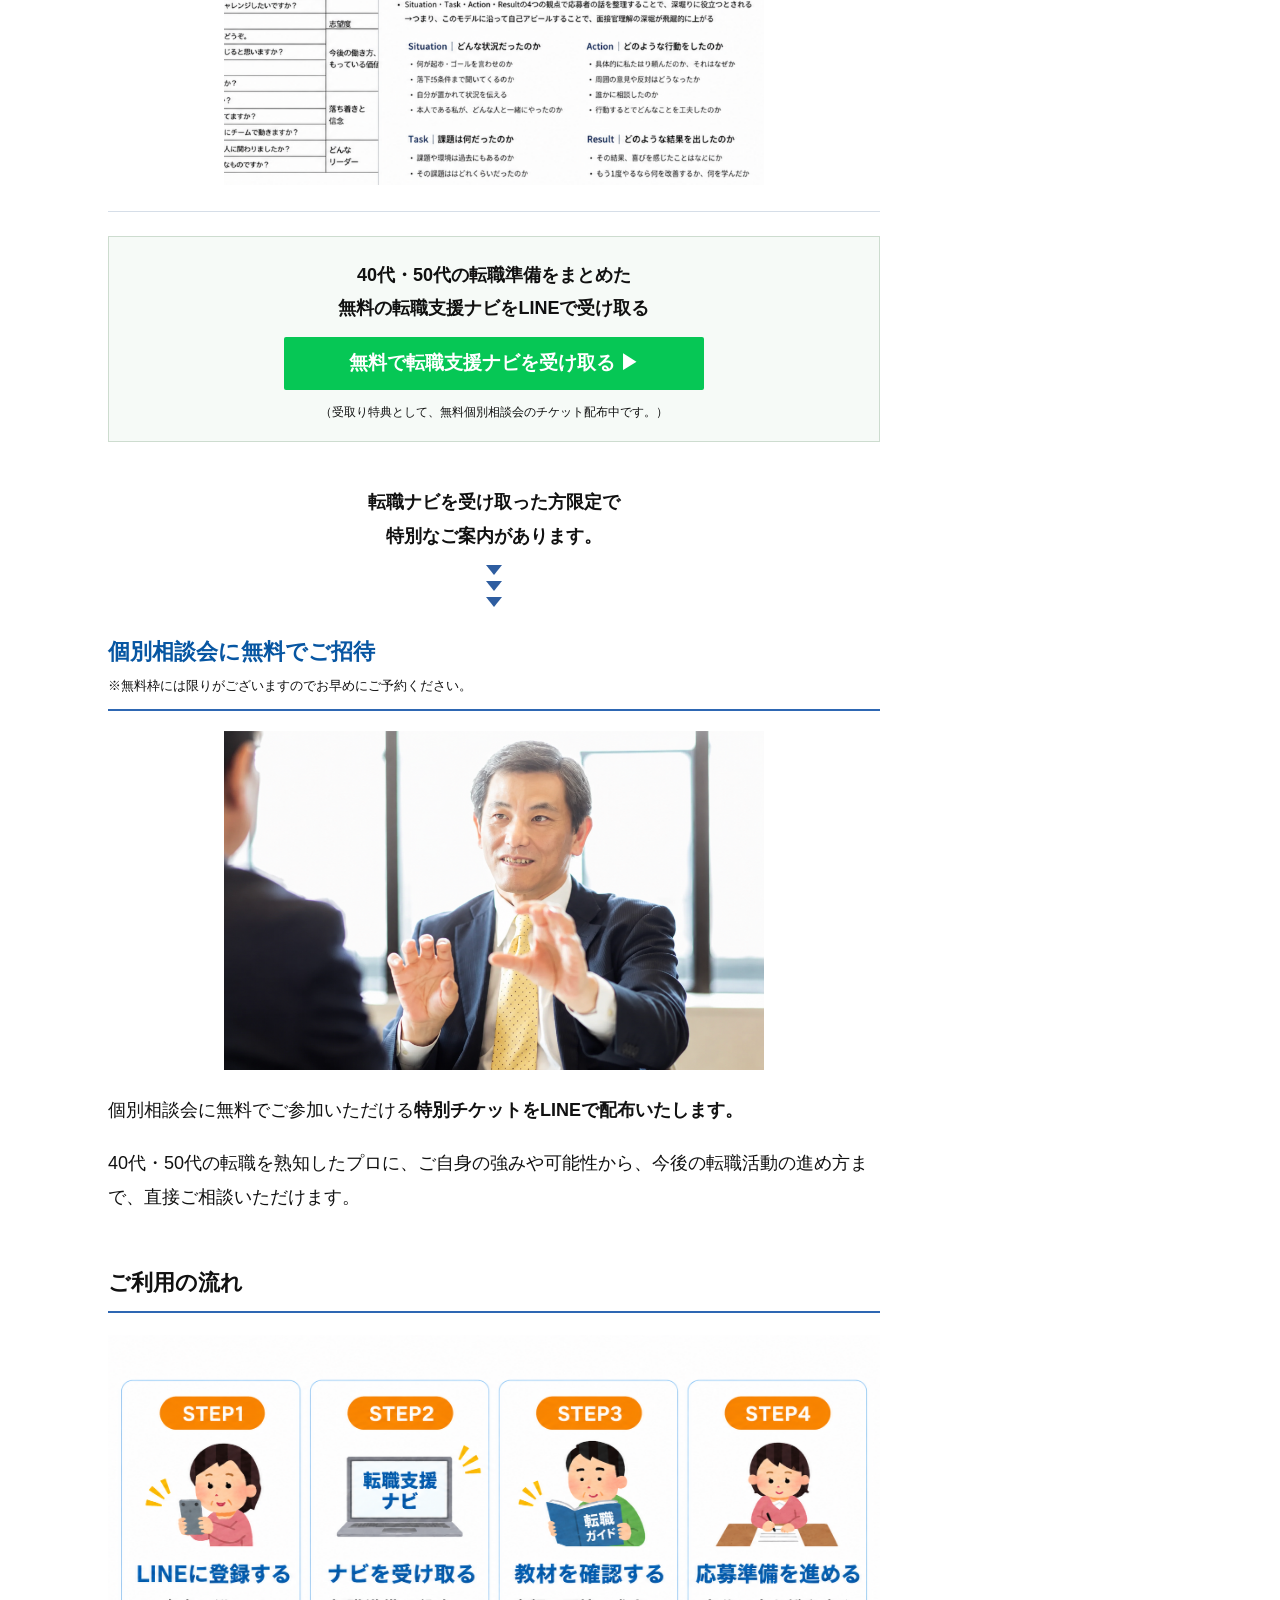
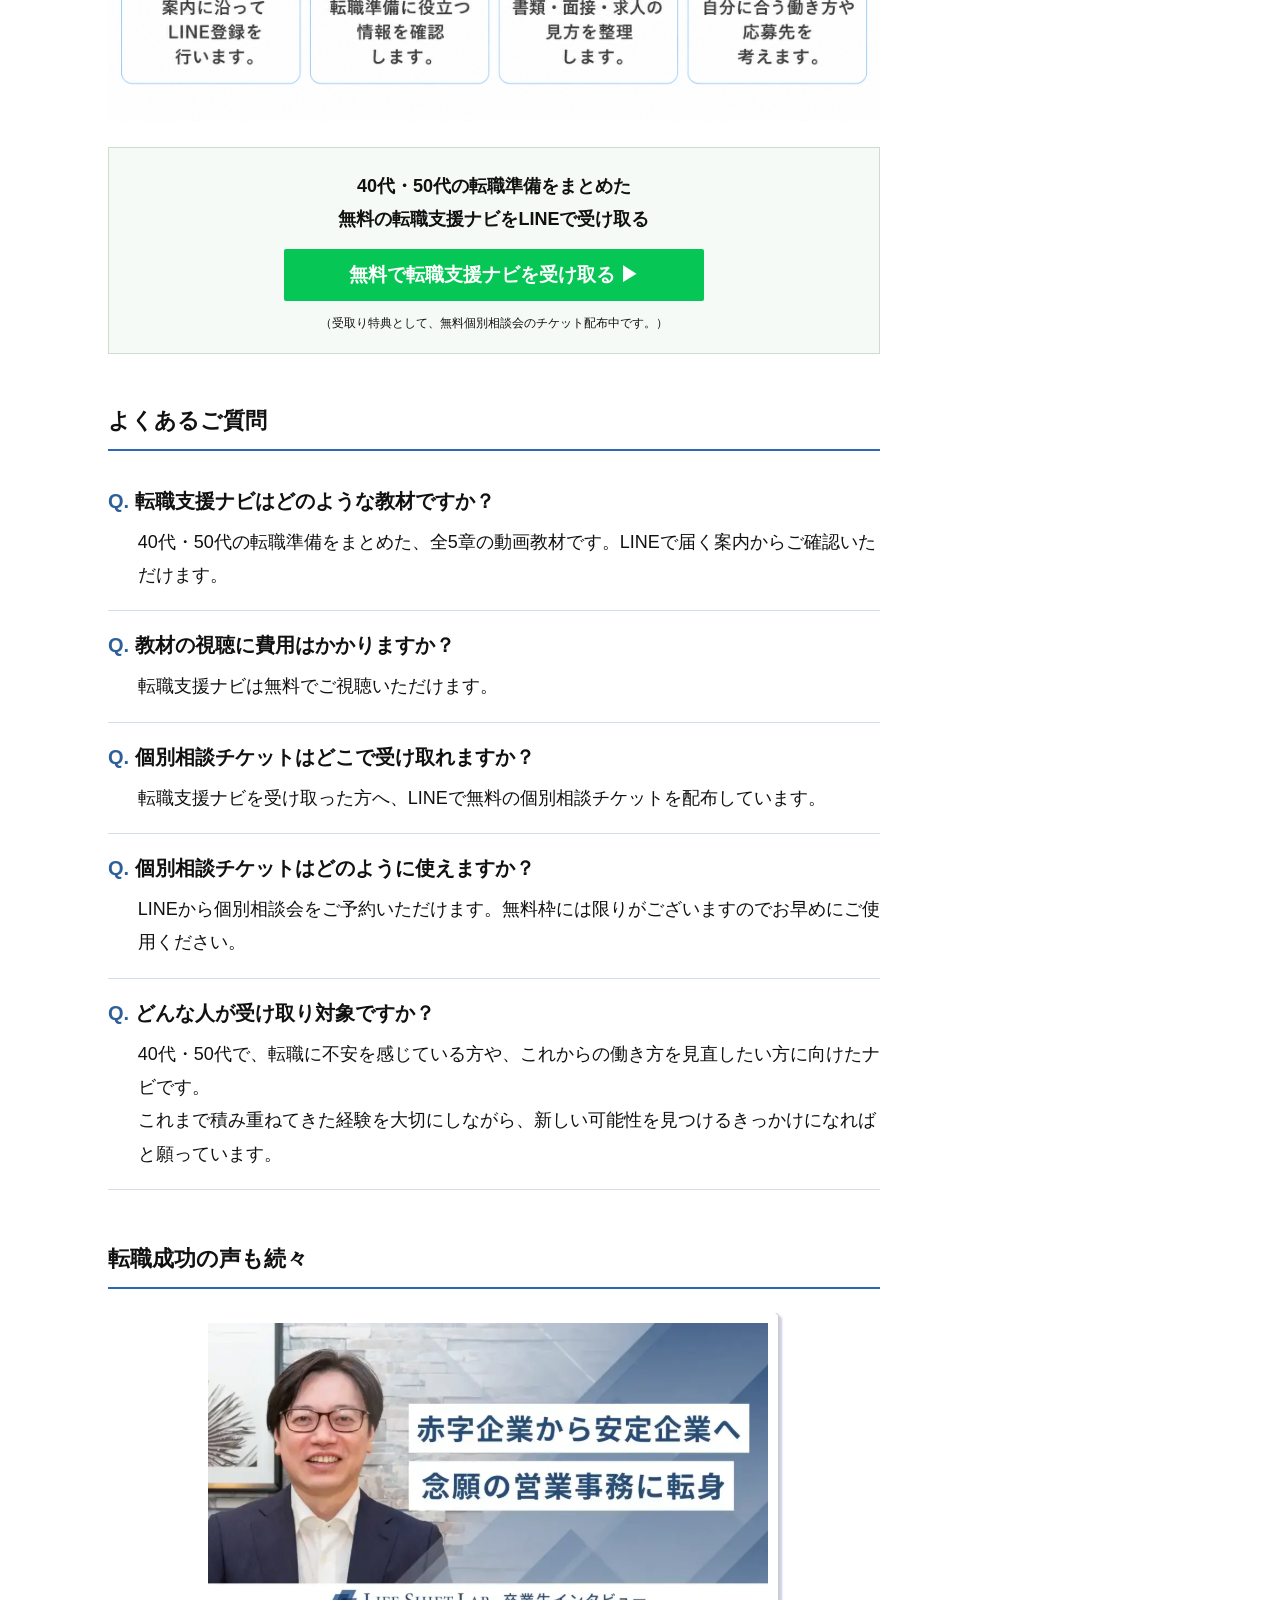
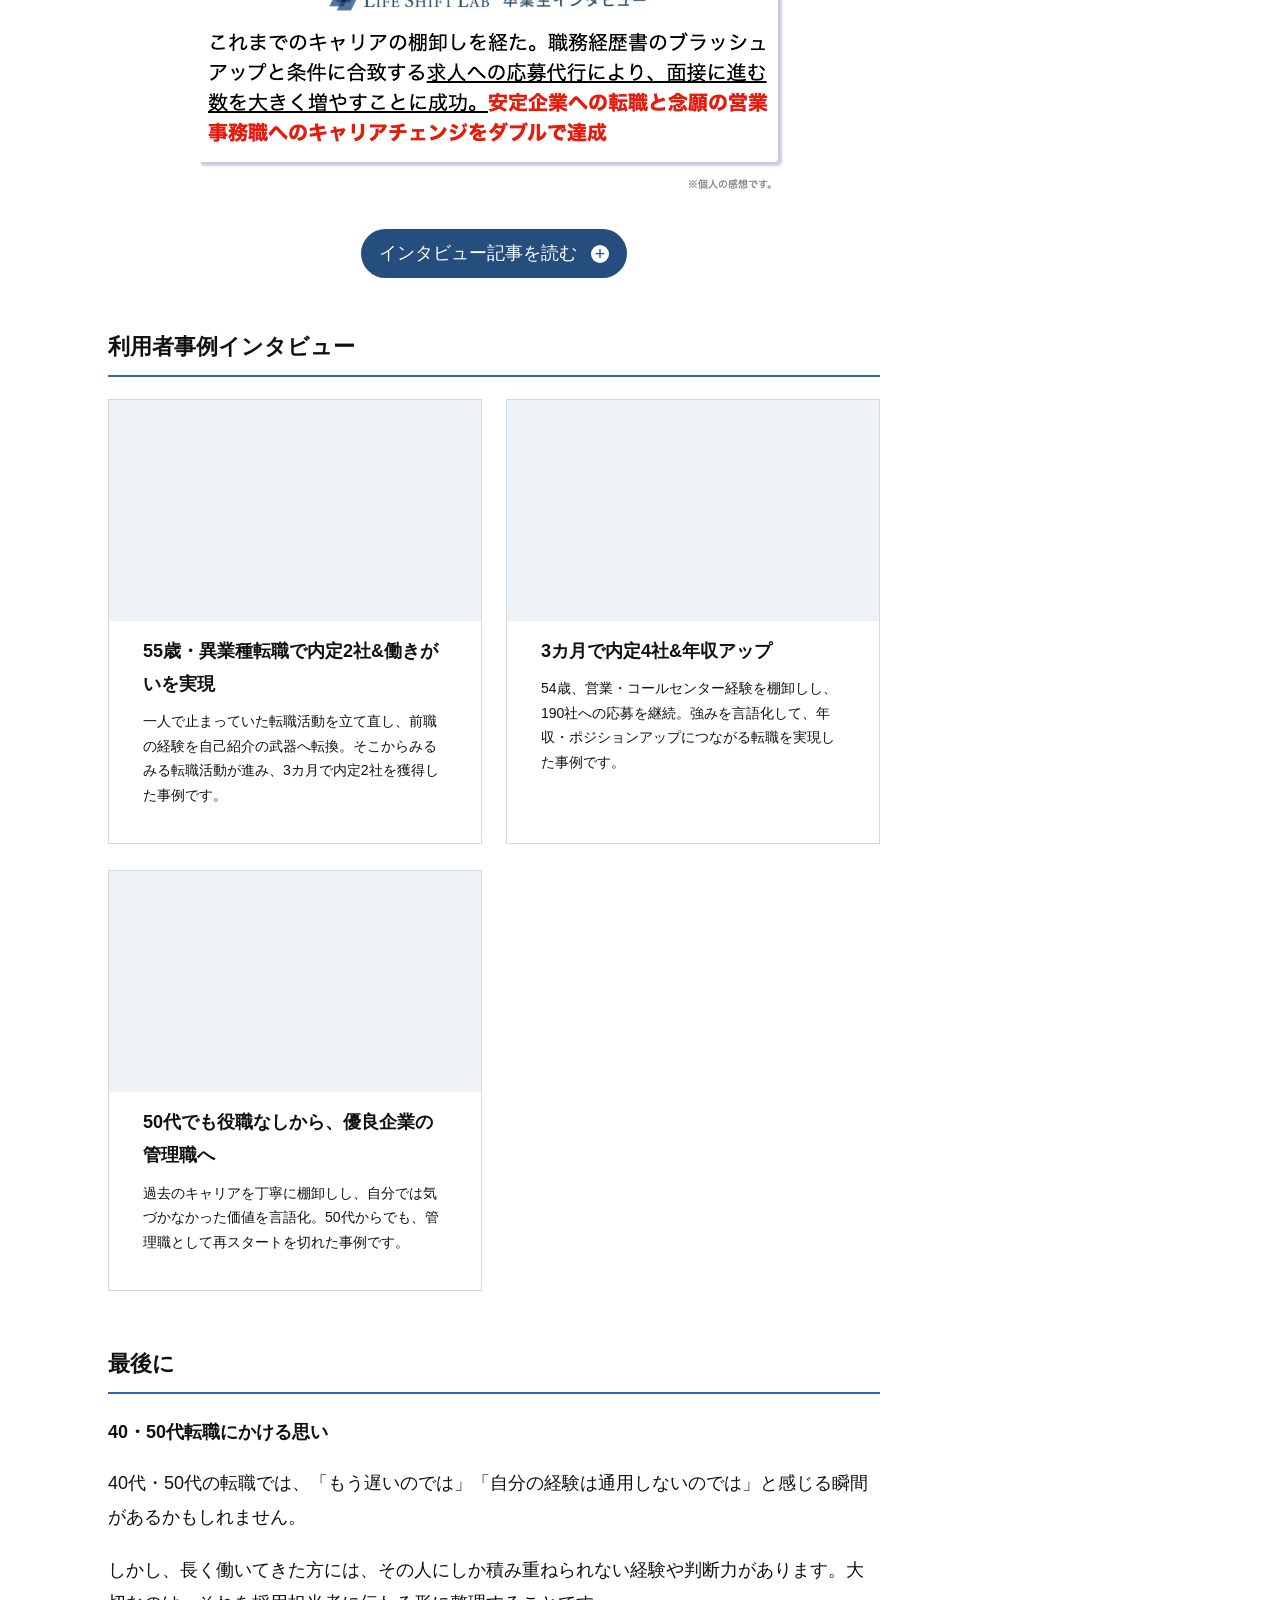
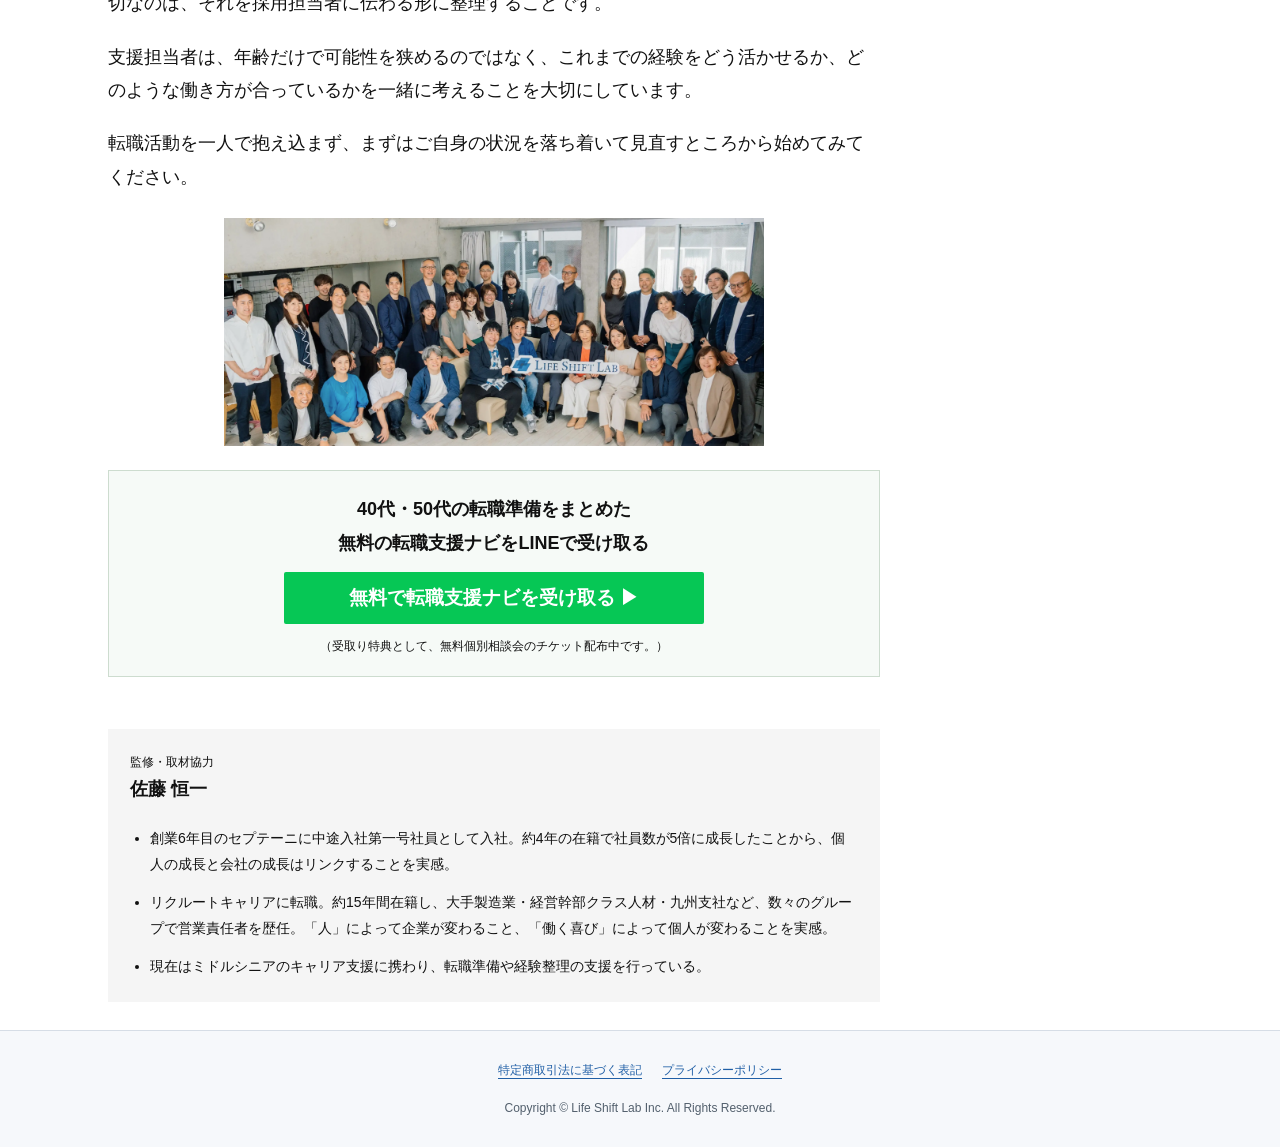
==== commit 43c3cca0: "Restore desktop headline and increase mobile to 25px" ====
--- a/index.html
+++ b/index.html
@@ -12,7 +12,7 @@
   <meta name="viewport" content="width=device-width, initial-scale=1">
   <title>40代・50代のための転職支援ナビ</title>
   <meta name="description" content="40代・50代の転職に不安を感じている方へ。求人を探す前に知っておきたい、就職支援と転職準備の進め方を紹介します。">
-  <link rel="stylesheet" href="style.css?v=20261115-headline">
+  <link rel="stylesheet" href="style.css?v=20261115-headline-v2">
 </head>
 <body>
   <script async src="https://l-cv-tracking-client.vercel.app/line-ad/v1/append-ad-params.js"></script>
--- a/style.css
+++ b/style.css
@@ -1526,6 +1526,6 @@
 .article .comparison-text .comparison-chart img{margin-bottom:-5.5%;clip-path:inset(0 0 8% 0)}
 .article .comparison-text .comparison-chart+p{margin-top:0}
 
-/* Reduce the two opening headline lines by 3px. */
-.article .intro-main-title .intro-stat-line,.article .intro-main-title .intro-guide-name{font-size:27px}
-@media(max-width:540px){.article .intro-main-title .intro-stat-line,.article .intro-main-title .intro-guide-name{font-size:23px}}
+/* Restore desktop headline size and increase mobile by 2px. */
+.article .intro-main-title .intro-stat-line,.article .intro-main-title .intro-guide-name{font-size:30px}
+@media(max-width:540px){.article .intro-main-title .intro-stat-line,.article .intro-main-title .intro-guide-name{font-size:25px}}
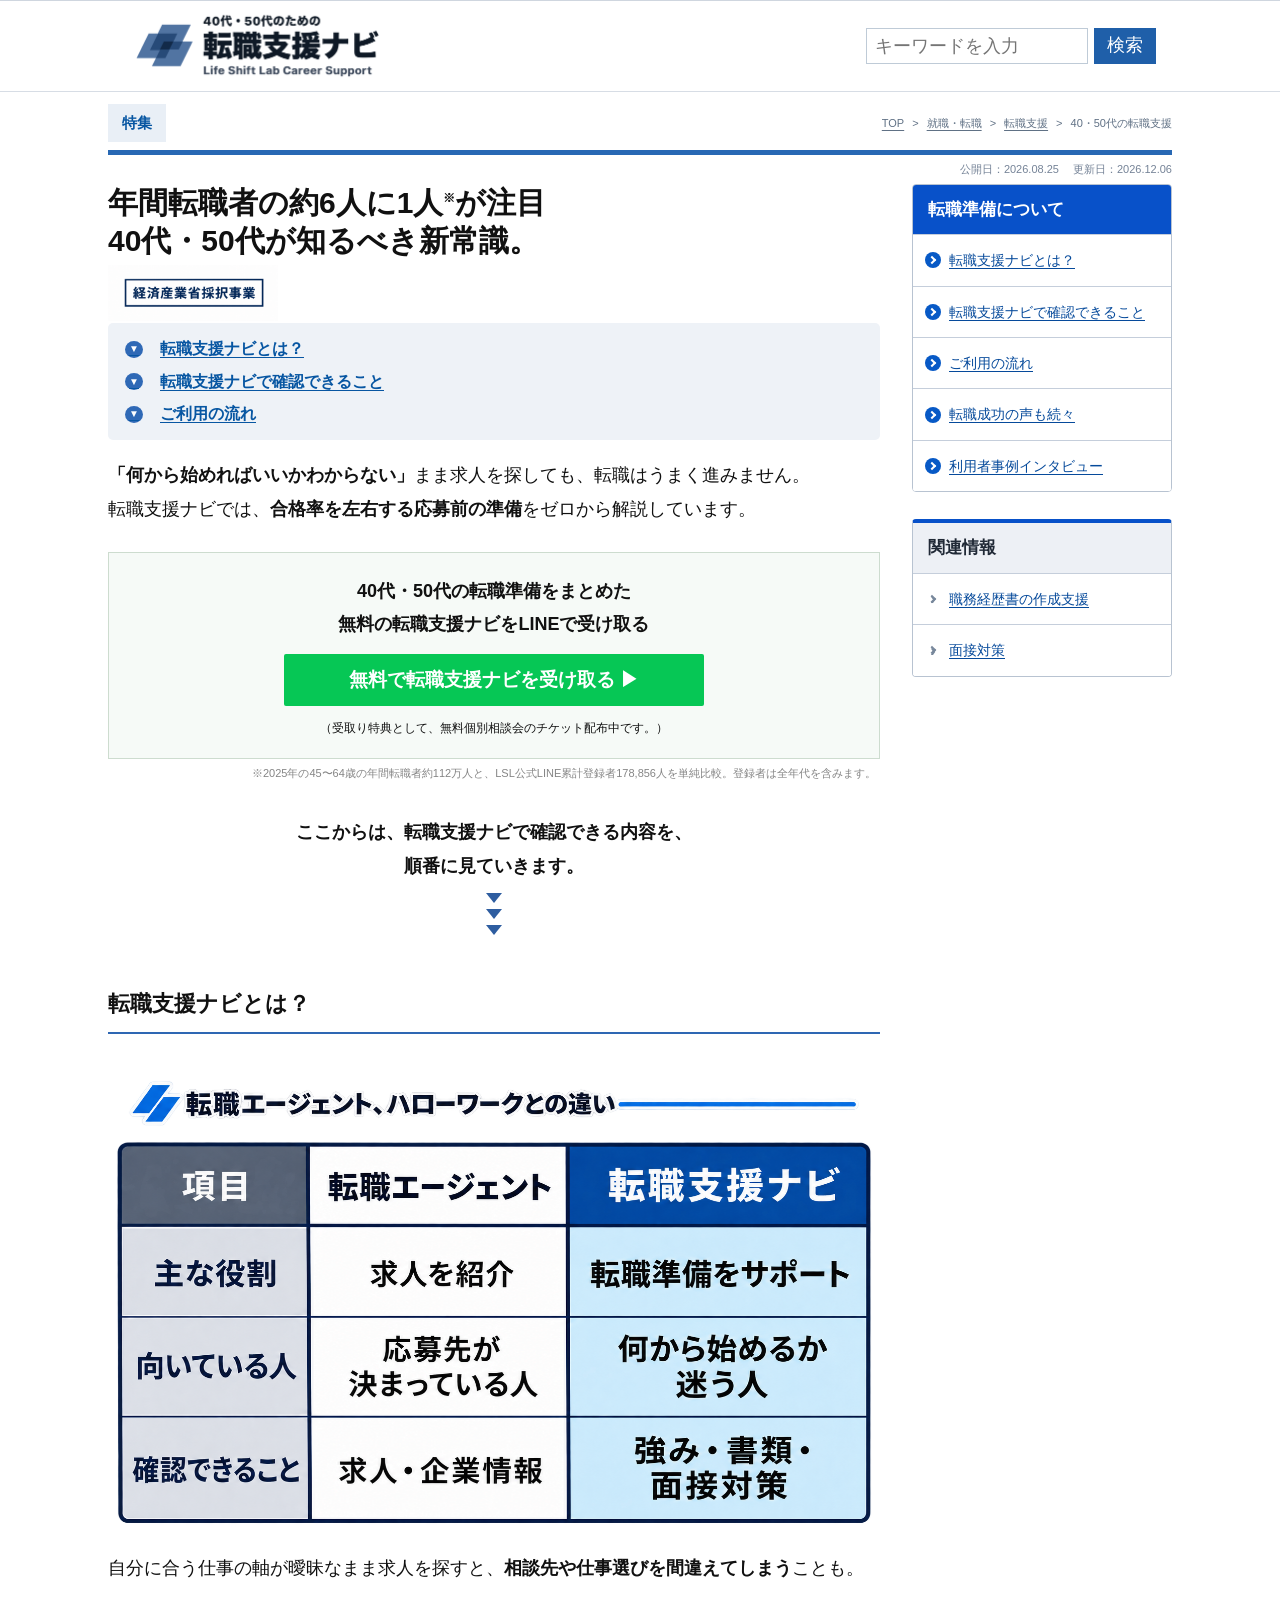
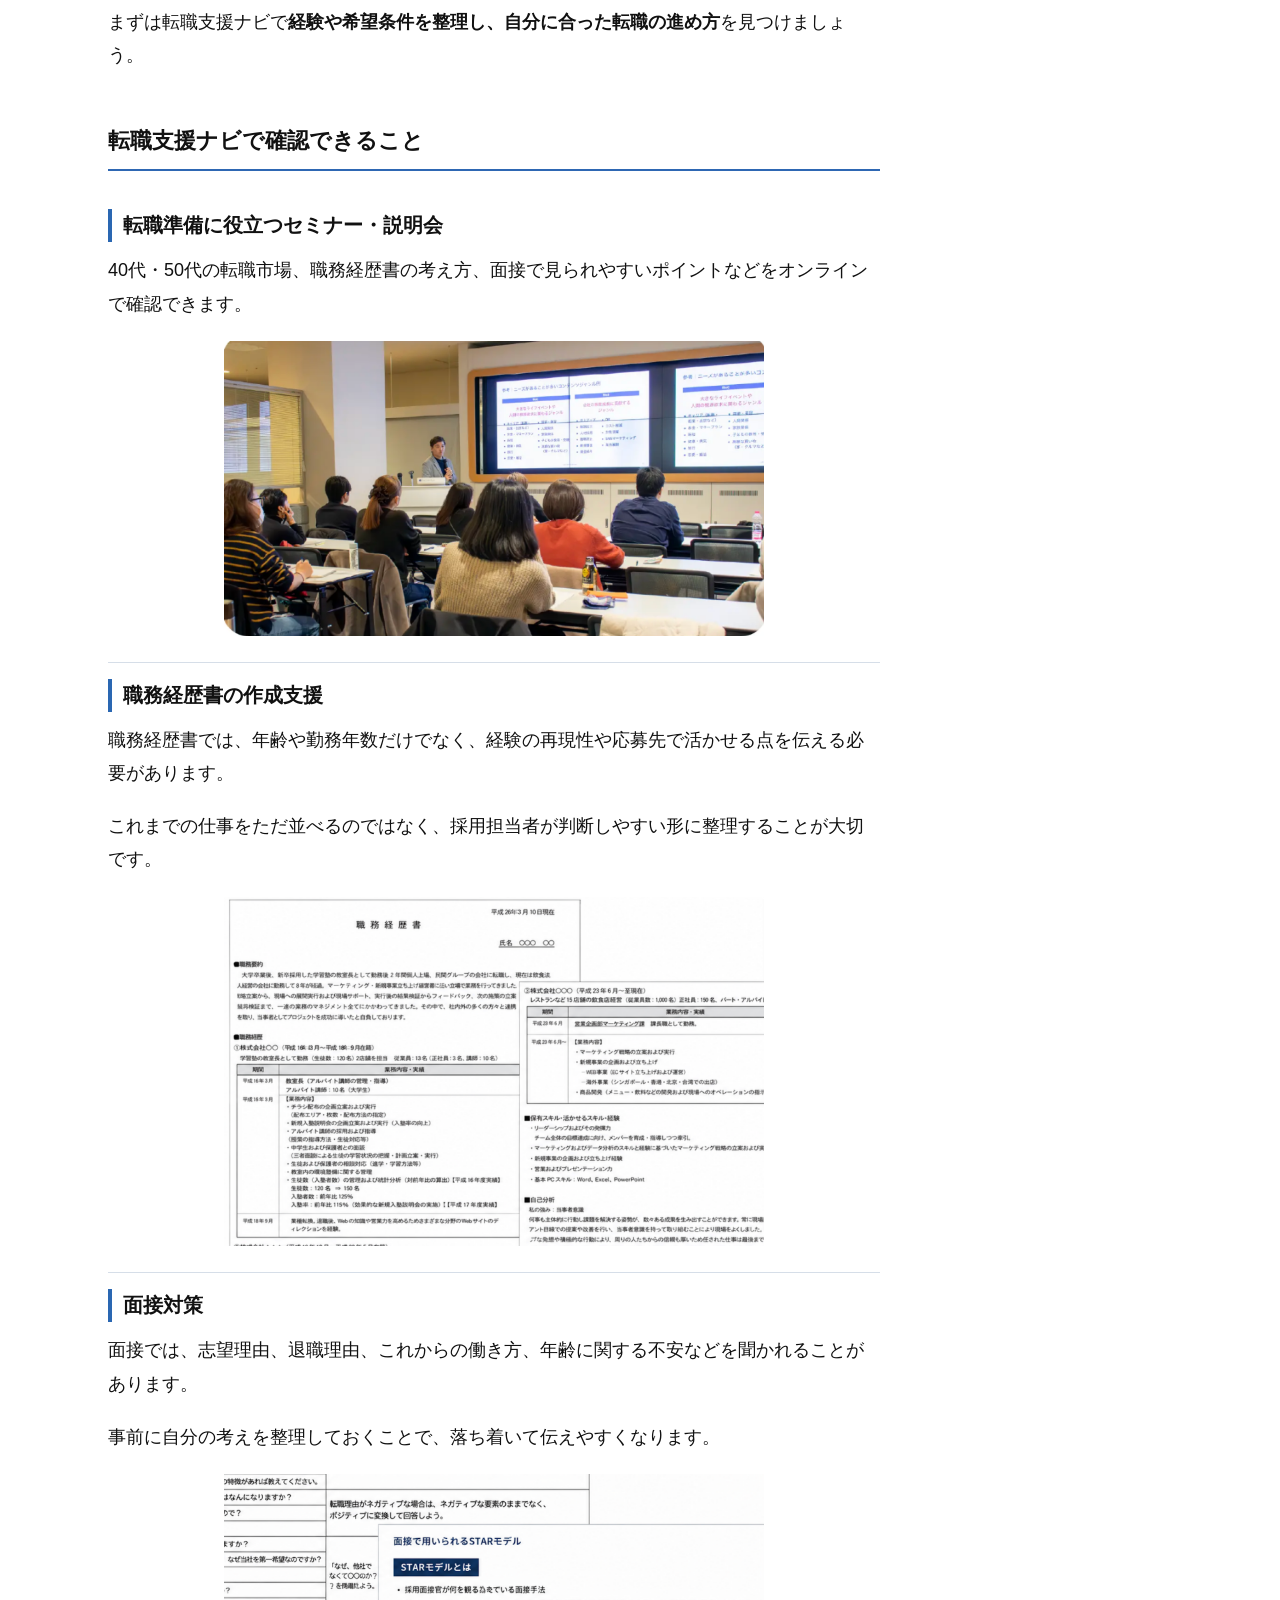
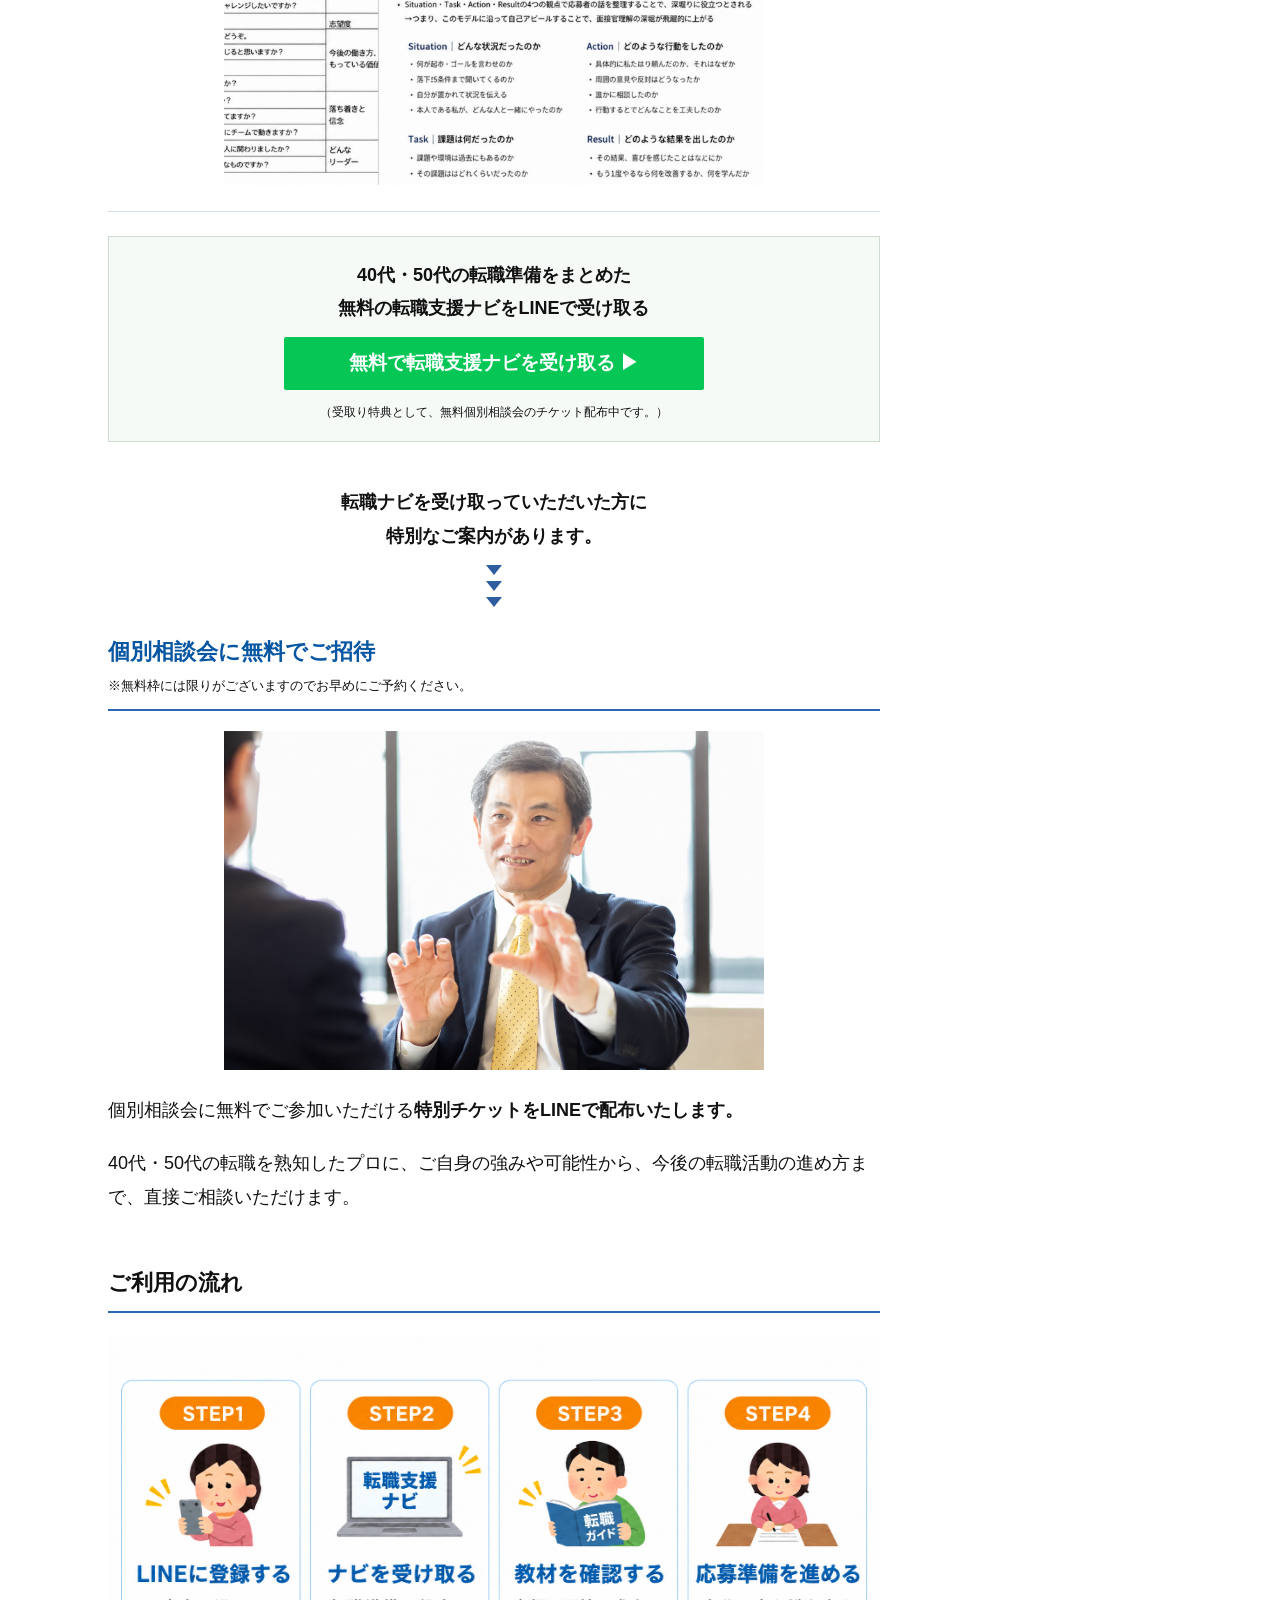
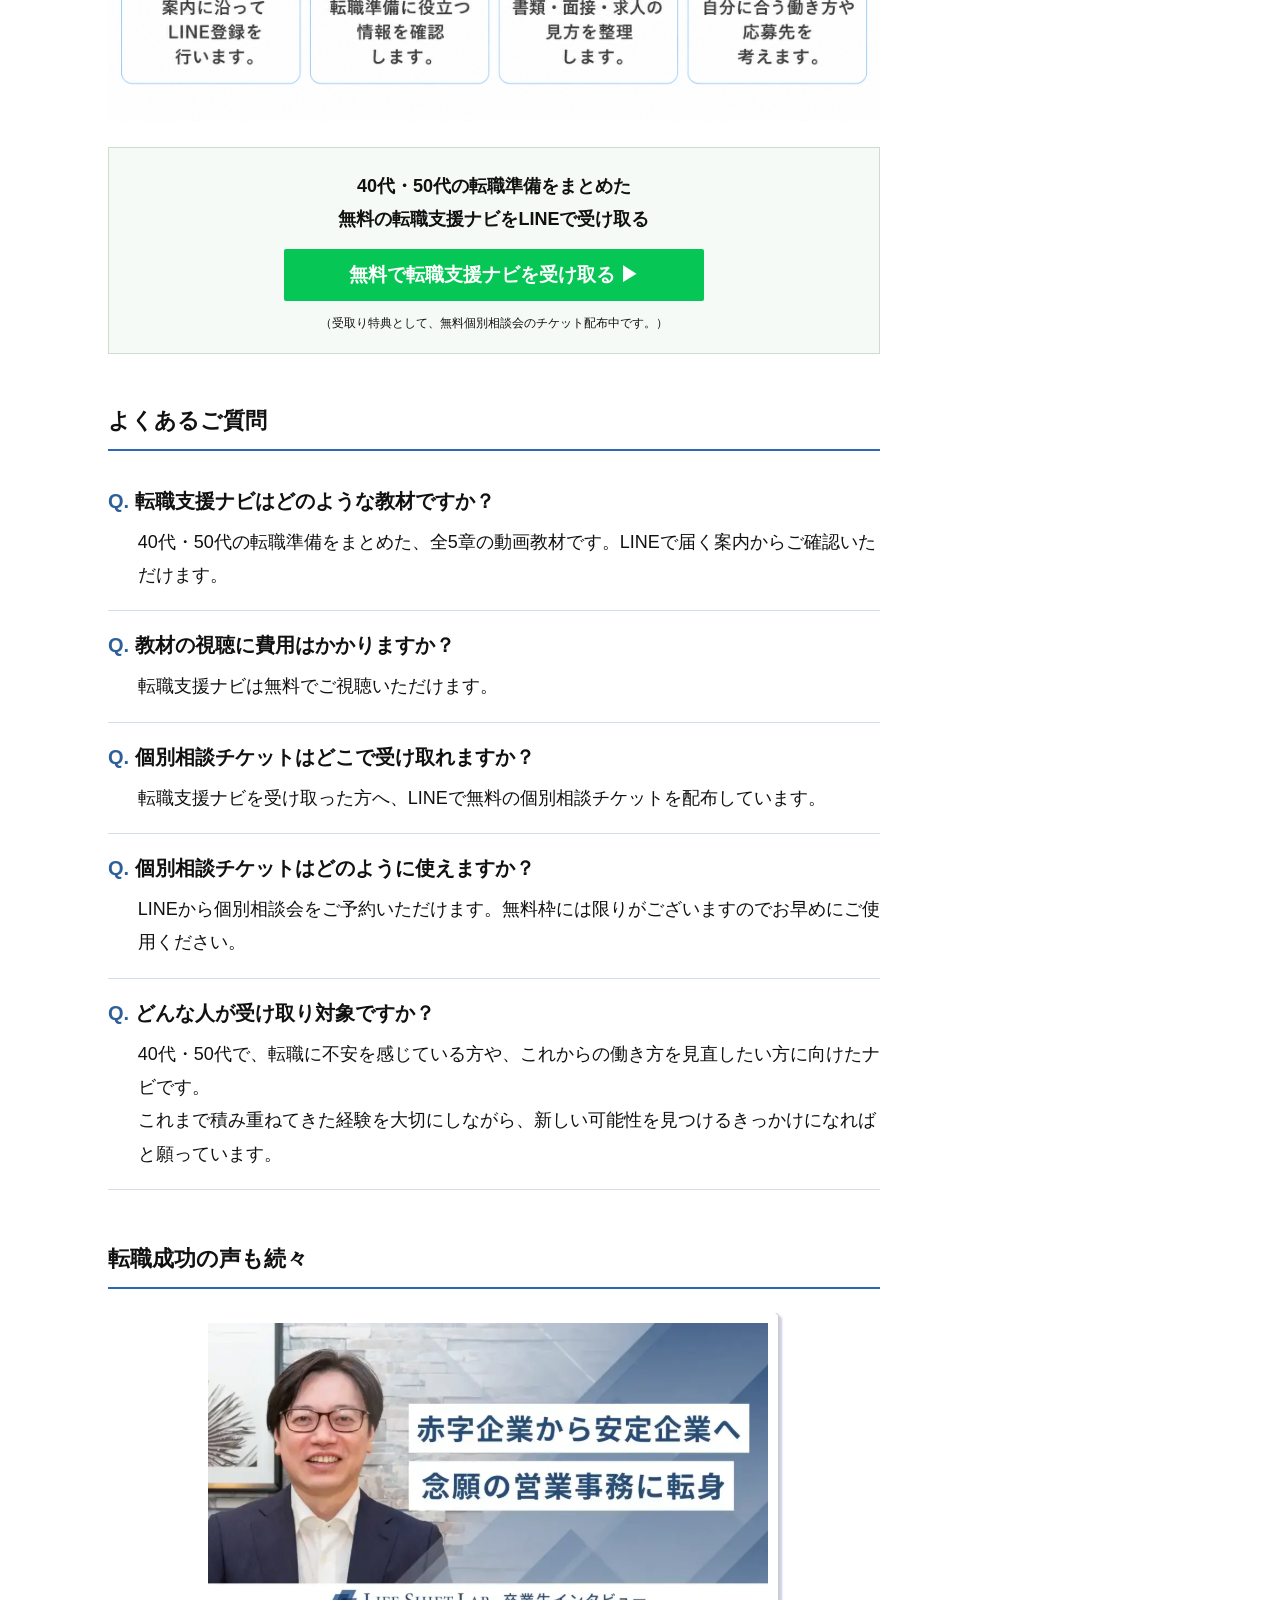
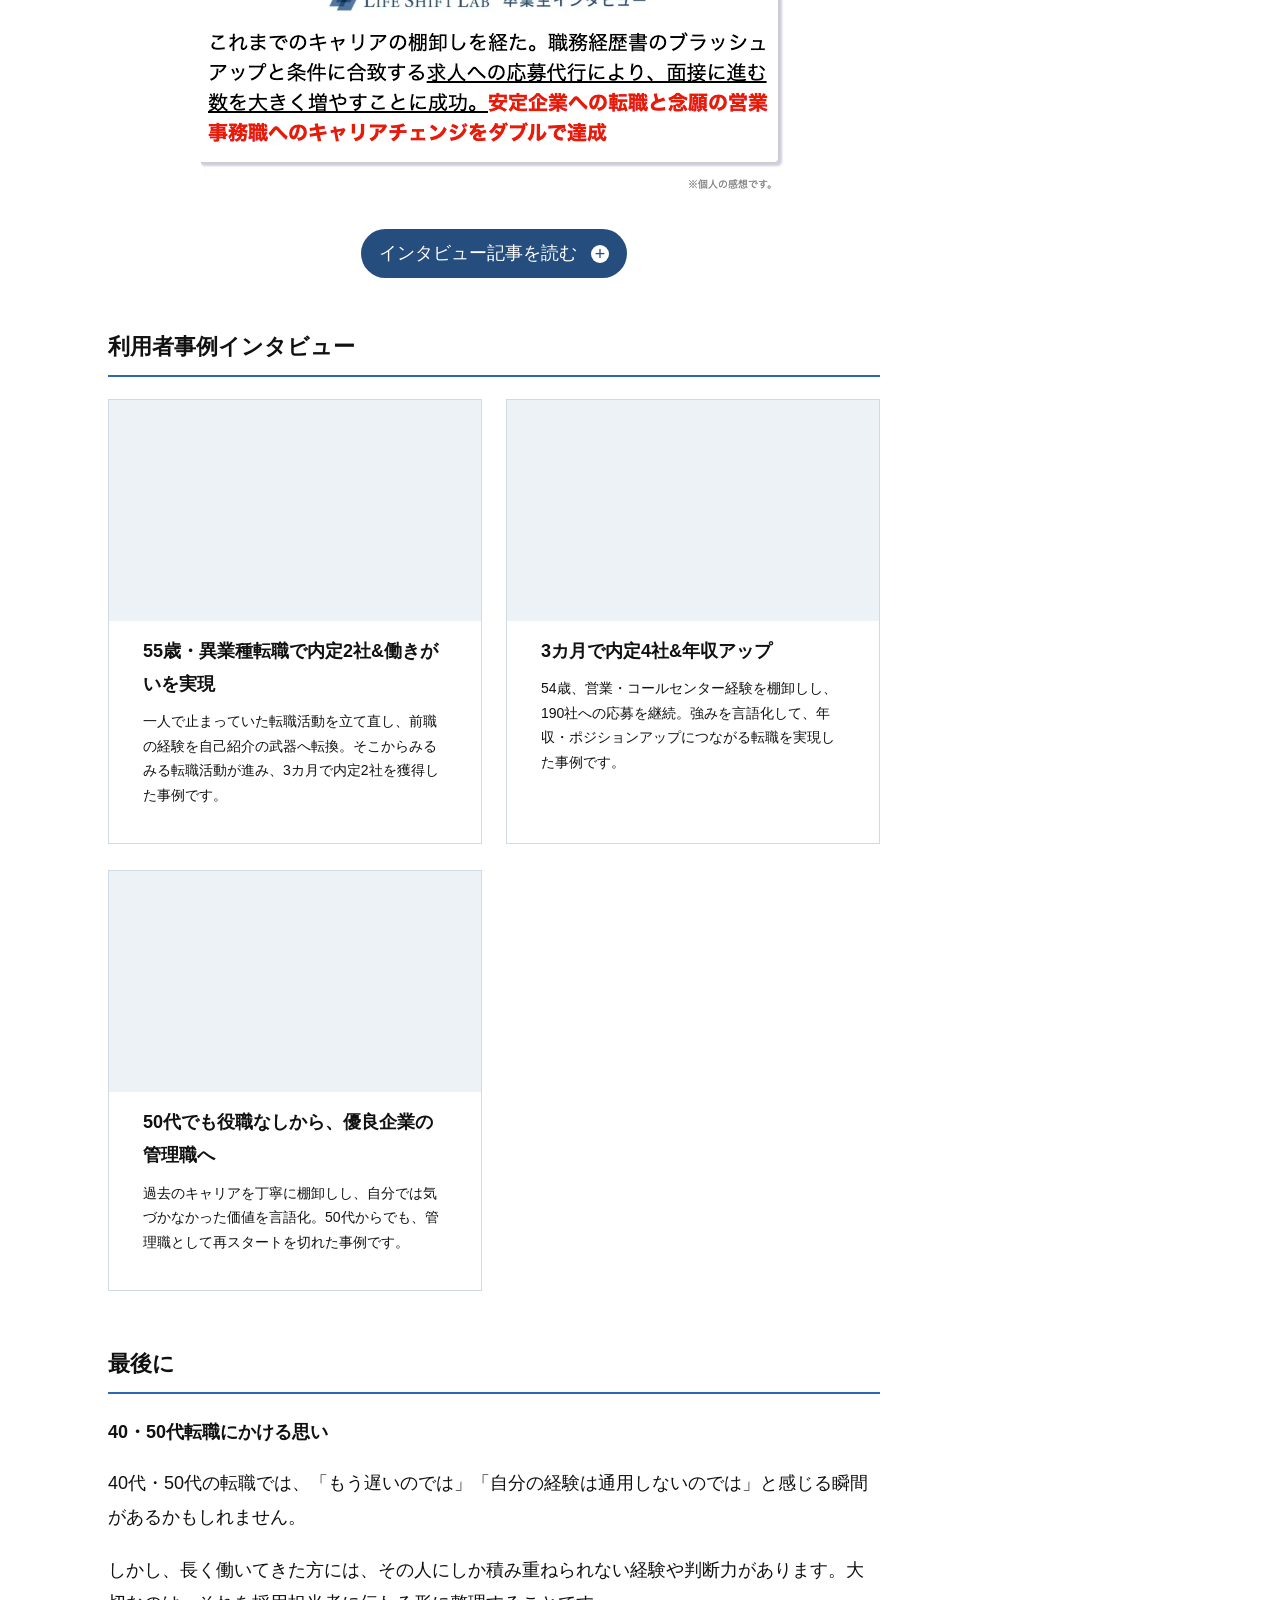
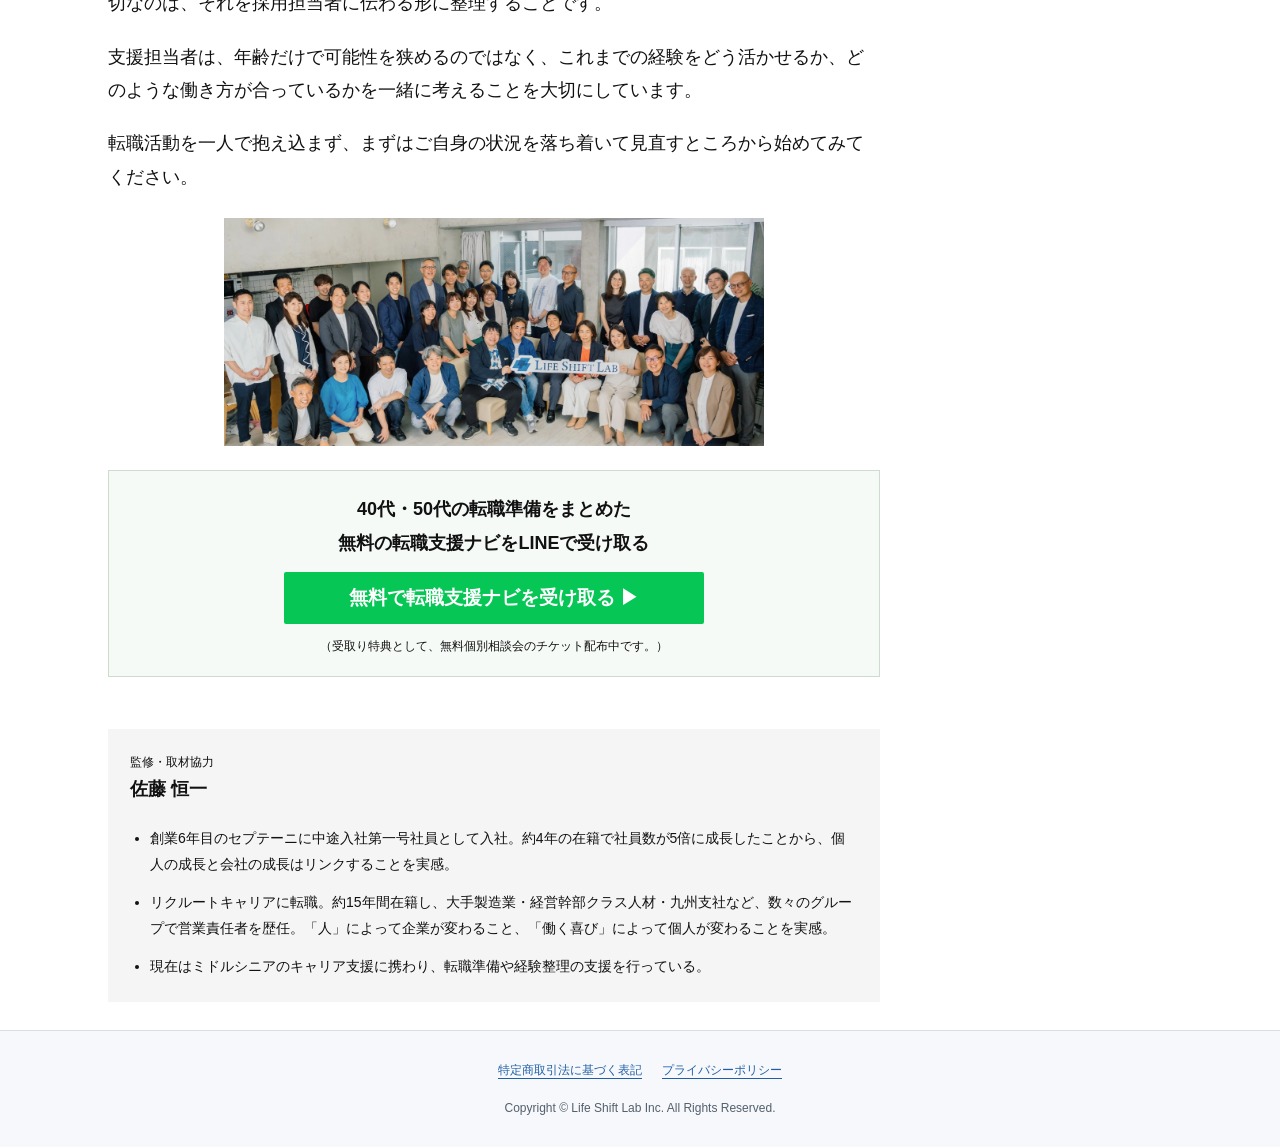
==== commit ce97f745: "Update special invitation introductory copy" ====
--- a/index.html
+++ b/index.html
@@ -141,7 +141,7 @@
       <p class="cta-benefit">（受取り特典として、無料個別相談会のチケット配布中です。）</p></div>
 
       <p class="section-transition-lead benefit-transition-lead">
-        転職ナビを受け取った方限定で<br>特別なご案内があります。
+        転職ナビを受け取っていただいた方に<br>特別なご案内があります。
       </p>
       <div class="section-transition-arrows benefit-transition-arrows" aria-hidden="true">
         <span></span>
